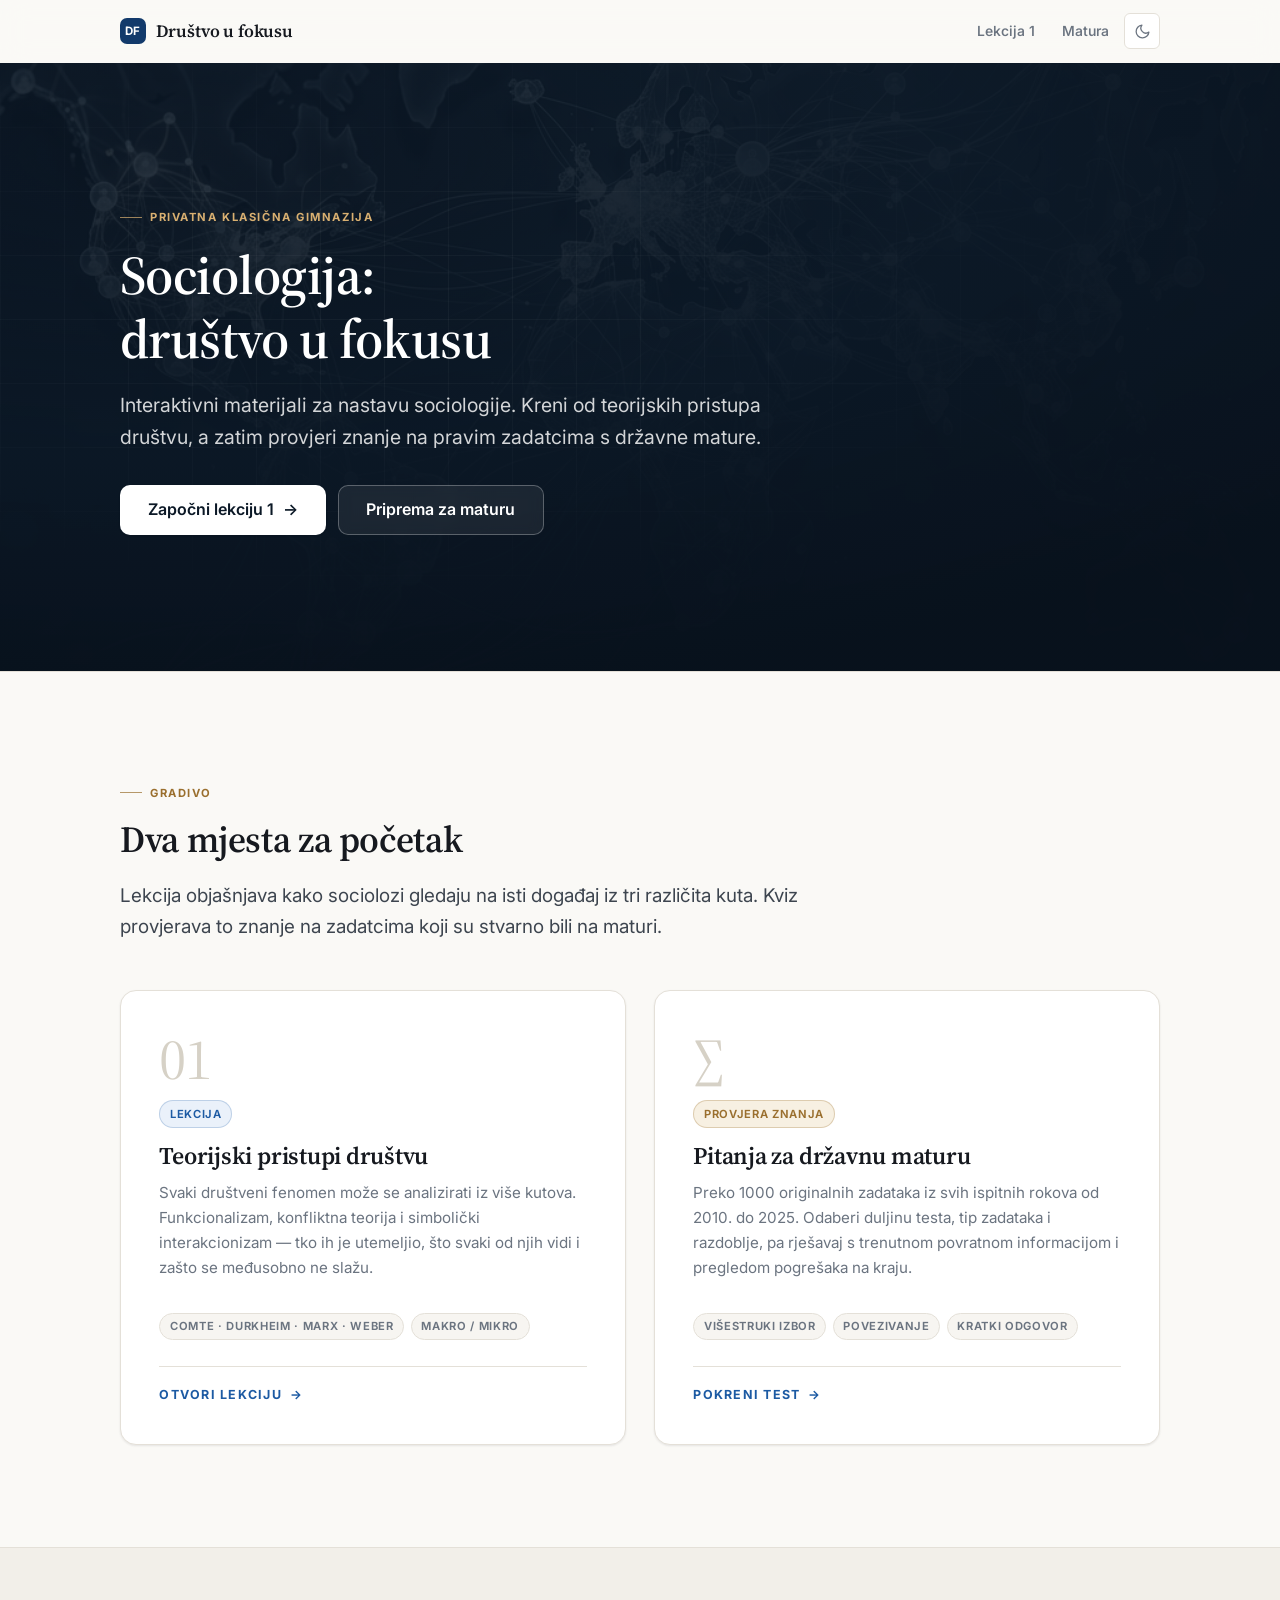
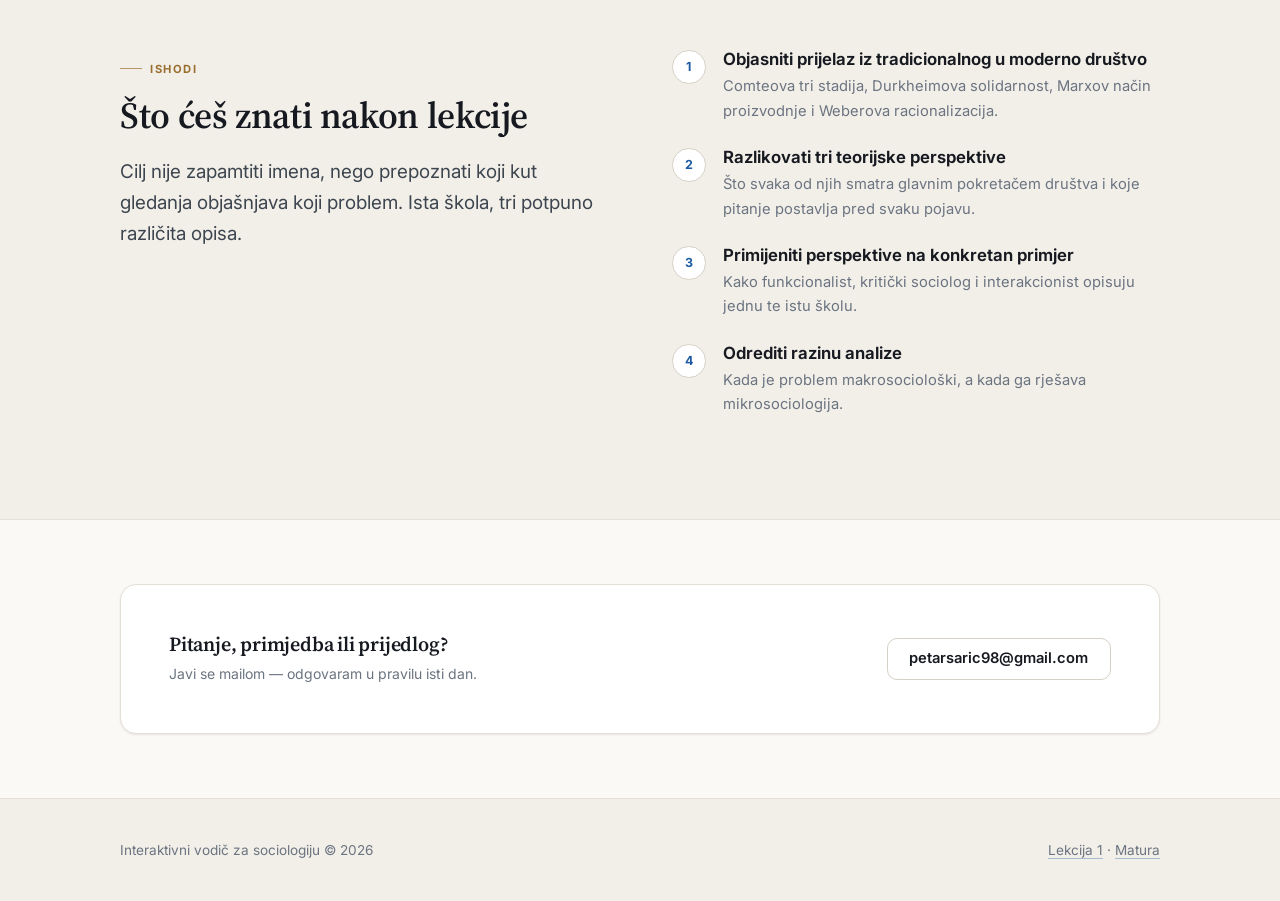
==== index.html @ 5ed4aef8 "Add files via upload" ====
<!DOCTYPE html>
<html lang="hr" data-theme="light">
<head>
<meta charset="UTF-8">
<meta name="viewport" content="width=device-width, initial-scale=1">
<title>Društvo u fokusu — Sociologija</title>
<meta name="description" content="Interaktivni vodič kroz sociologiju: lekcija o teorijskim pristupima društvu i baza od preko 1000 pitanja s državne mature.">
<meta name="theme-color" content="#0b1826">
<link rel="preconnect" href="https://fonts.googleapis.com">
<link rel="preconnect" href="https://fonts.gstatic.com" crossorigin>
<link href="https://fonts.googleapis.com/css2?family=Inter:wght@400;500;600;700&family=Source+Serif+4:opsz,wght@8..60,400;8..60,600;8..60,700&display=swap" rel="stylesheet">
<link rel="stylesheet" href="assets/style.css">
<script>
  (function () {
    try {
      var t = localStorage.getItem('df-theme');
      if (!t) t = window.matchMedia('(prefers-color-scheme: dark)').matches ? 'dark' : 'light';
      document.documentElement.setAttribute('data-theme', t);
    } catch (e) {}
    document.documentElement.classList.add('js');
  })();
</script>
<style>
  /* --- specifično za naslovnicu --- */
  .lesson-card { position: relative; overflow: hidden; padding: 0; }
  .lesson-card__body { padding: clamp(1.6rem, 3.5vw, 2.4rem); display: flex; flex-direction: column; flex: 1; }
  .lesson-card__num {
    font-family: var(--serif); font-size: 3.6rem; line-height: 1;
    color: var(--line-2); margin-bottom: .8rem; letter-spacing: -.03em;
  }
  .lesson-card:hover .lesson-card__num { color: var(--brand-2); transition: color .3s; }
  .lesson-card h3 { font-size: 1.5rem; margin-bottom: .6rem; }
  .lesson-card p { color: var(--muted); font-size: .95rem; flex: 1; }
  .lesson-card__foot {
    display: flex; align-items: center; gap: .5rem;
    margin-top: 1.6rem; padding-top: 1.1rem; border-top: 1px solid var(--line);
    font-size: .78rem; font-weight: 700; letter-spacing: .1em; text-transform: uppercase;
    color: var(--brand-2);
  }
  .lesson-card:hover .lesson-card__foot span:last-child { transform: translateX(4px); }
  .lesson-card__foot span:last-child { transition: transform .2s; }
  .lesson-card__topics { display: flex; flex-wrap: wrap; gap: .4rem; margin-top: 1.1rem; }

  .outcome { display: flex; gap: 1.1rem; }
  .outcome__n {
    flex: none; width: 2.1rem; height: 2.1rem; display: grid; place-items: center;
    border-radius: 50%; border: 1px solid var(--line-2);
    font-size: .78rem; font-weight: 700; color: var(--brand-2); background: var(--surface);
  }
  .outcome h4 { margin-bottom: .25rem; }
  .outcome p { color: var(--muted); font-size: .92rem; }

  .cta {
    display: flex; flex-wrap: wrap; align-items: center; justify-content: space-between;
    gap: 1.5rem;
  }
</style>
</head>
<body>

<a class="skip-link" href="#sadrzaj">Prijeđi na sadržaj</a>

<nav class="nav">
  <div class="wrap nav__inner">
    <a class="brand" href="index.html">
      <span class="brand__mark" aria-hidden="true">DF</span>
      Društvo u fokusu
    </a>
    <div class="nav__links">
      <a class="nav__link" href="sociologija1perspektive.html">Lekcija 1</a>
      <a class="nav__link" href="maturakviz.html">Matura</a>
      <button class="icon-btn" type="button" data-theme-toggle aria-label="Promijeni temu">
        <svg class="i-moon" viewBox="0 0 24 24" fill="none" stroke="currentColor" stroke-width="1.8" stroke-linecap="round" stroke-linejoin="round" aria-hidden="true"><path d="M21 12.8A9 9 0 1111.2 3a7 7 0 009.8 9.8z"/></svg>
        <svg class="i-sun" viewBox="0 0 24 24" fill="none" stroke="currentColor" stroke-width="1.8" stroke-linecap="round" stroke-linejoin="round" aria-hidden="true"><circle cx="12" cy="12" r="4"/><path d="M12 2v2M12 20v2M4.9 4.9l1.4 1.4M17.7 17.7l1.4 1.4M2 12h2M20 12h2M4.9 19.1l1.4-1.4M17.7 6.3l1.4-1.4"/></svg>
      </button>
    </div>
  </div>
</nav>

<main id="sadrzaj">

  <header class="hero">
    <div class="hero__bg">
      <img src="assets/hub_hero.png" alt="" aria-hidden="true">
    </div>
    <div class="hero__veil" aria-hidden="true"></div>
    <div class="hero__grid" aria-hidden="true"></div>

    <div class="wrap">
      <div class="hero__inner">
        <p class="kicker">Privatna klasična gimnazija</p>
        <h1>Sociologija:<br>društvo u fokusu</h1>
        <p class="hero__lede">
          Interaktivni materijali za nastavu sociologije. Kreni od teorijskih pristupa
          društvu, a zatim provjeri znanje na pravim zadatcima s državne mature.
        </p>
        <div class="hero__actions">
          <a class="btn btn--primary btn--lg" href="sociologija1perspektive.html">
            Započni lekciju 1 <span class="btn__arrow" aria-hidden="true">→</span>
          </a>
          <a class="btn btn--ghost btn--lg" href="maturakviz.html">Priprema za maturu</a>
        </div>
      </div>
    </div>
  </header>

  <section class="section">
    <div class="wrap">
      <div class="section-head reveal">
        <p class="kicker">Gradivo</p>
        <h2>Dva mjesta za početak</h2>
        <p class="lede">
          Lekcija objašnjava kako sociolozi gledaju na isti događaj iz tri različita kuta.
          Kviz provjerava to znanje na zadatcima koji su stvarno bili na maturi.
        </p>
      </div>

      <div class="grid grid--2">

        <a class="card lesson-card reveal" href="sociologija1perspektive.html">
          <div class="lesson-card__body">
            <div class="lesson-card__num">01</div>
            <span class="tag tag--brand">Lekcija</span>
            <h3 style="margin-top:.9rem">Teorijski pristupi društvu</h3>
            <p>
              Svaki društveni fenomen može se analizirati iz više kutova. Funkcionalizam,
              konfliktna teorija i simbolički interakcionizam — tko ih je utemeljio, što
              svaki od njih vidi i zašto se međusobno ne slažu.
            </p>
            <div class="lesson-card__topics">
              <span class="tag">Comte · Durkheim · Marx · Weber</span>
              <span class="tag">Makro / mikro</span>
            </div>
            <div class="lesson-card__foot">
              <span>Otvori lekciju</span><span aria-hidden="true">→</span>
            </div>
          </div>
        </a>

        <a class="card lesson-card reveal" href="maturakviz.html">
          <div class="lesson-card__body">
            <div class="lesson-card__num">∑</div>
            <span class="tag tag--gold">Provjera znanja</span>
            <h3 style="margin-top:.9rem">Pitanja za državnu maturu</h3>
            <p>
              Preko 1000 originalnih zadataka iz svih ispitnih rokova od 2010. do 2025.
              Odaberi duljinu testa, tip zadataka i razdoblje, pa rješavaj s trenutnom
              povratnom informacijom i pregledom pogrešaka na kraju.
            </p>
            <div class="lesson-card__topics">
              <span class="tag">Višestruki izbor</span>
              <span class="tag">Povezivanje</span>
              <span class="tag">Kratki odgovor</span>
            </div>
            <div class="lesson-card__foot">
              <span>Pokreni test</span><span aria-hidden="true">→</span>
            </div>
          </div>
        </a>

      </div>
    </div>
  </section>

  <section class="section section--alt">
    <div class="wrap">
      <div class="grid" style="grid-template-columns: repeat(auto-fit, minmax(min(100%, 320px), 1fr)); gap: clamp(2rem, 5vw, 4rem);">

        <div class="reveal">
          <p class="kicker">Ishodi</p>
          <h2>Što ćeš znati nakon lekcije</h2>
          <p class="lede">
            Cilj nije zapamtiti imena, nego prepoznati koji kut gledanja objašnjava koji
            problem. Ista škola, tri potpuno različita opisa.
          </p>
        </div>

        <div class="stack reveal" style="--gap: 1.6rem">
          <div class="outcome">
            <div class="outcome__n">1</div>
            <div>
              <h4>Objasniti prijelaz iz tradicionalnog u moderno društvo</h4>
              <p>Comteova tri stadija, Durkheimova solidarnost, Marxov način proizvodnje i Weberova racionalizacija.</p>
            </div>
          </div>
          <div class="outcome" style="margin-top:1.6rem">
            <div class="outcome__n">2</div>
            <div>
              <h4>Razlikovati tri teorijske perspektive</h4>
              <p>Što svaka od njih smatra glavnim pokretačem društva i koje pitanje postavlja pred svaku pojavu.</p>
            </div>
          </div>
          <div class="outcome" style="margin-top:1.6rem">
            <div class="outcome__n">3</div>
            <div>
              <h4>Primijeniti perspektive na konkretan primjer</h4>
              <p>Kako funkcionalist, kritički sociolog i interakcionist opisuju jednu te istu školu.</p>
            </div>
          </div>
          <div class="outcome" style="margin-top:1.6rem">
            <div class="outcome__n">4</div>
            <div>
              <h4>Odrediti razinu analize</h4>
              <p>Kada je problem makrosociološki, a kada ga rješava mikrosociologija.</p>
            </div>
          </div>
        </div>

      </div>
    </div>
  </section>

  <section class="section section--tight">
    <div class="wrap">
      <div class="card card--pad-lg cta reveal">
        <div>
          <h3 style="margin-bottom:.3rem">Pitanje, primjedba ili prijedlog?</h3>
          <p class="muted small" style="margin:0">Javi se mailom — odgovaram u pravilu isti dan.</p>
        </div>
        <a class="btn btn--ghost" href="mailto:petarsaric98@gmail.com" id="kontakt">
          petarsaric98@gmail.com
        </a>
      </div>
    </div>
  </section>

</main>

<footer class="footer">
  <div class="wrap footer__inner">
    <p style="margin:0">Interaktivni vodič za sociologiju &copy; 2026</p>
    <p style="margin:0">
      <a href="sociologija1perspektive.html">Lekcija 1</a> ·
      <a href="maturakviz.html">Matura</a>
    </p>
  </div>
</footer>

<script src="assets/app.js"></script>
<script>
  // Kontakt: kopiraj adresu ako se mail klijent ne otvori.
  document.getElementById('kontakt').addEventListener('click', function () {
    if (navigator.clipboard) {
      navigator.clipboard.writeText('petarsaric98@gmail.com').catch(function () {});
    }
  });
</script>

</body>
</html>
---- assets/style.css ----
/* ==========================================================================
   Društvo u fokusu — sustav dizajna
   Ručno pisani CSS (bez frameworka). Svijetla i tamna tema.
   ========================================================================== */

/* --- 1. Tokeni ---------------------------------------------------------- */
:root {
  color-scheme: light;

  --paper:      #faf9f6;
  --paper-alt:  #f2efe9;
  --surface:    #ffffff;
  --surface-2:  #f7f5f1;
  --ink:        #16191f;
  --ink-2:      #3d454f;
  --muted:      #6b7480;
  --faint:      #949cA6;
  --line:       #e4e0d8;
  --line-2:     #d6d1c6;

  --brand:      #123a6b;
  --brand-2:    #1c5aa3;
  --brand-soft: #eaf1fa;
  --brand-ink:  #0d2c52;

  --gold:       #9a6f2e;
  --gold-soft:  #f7f0e2;

  --ok:         #15734f;
  --ok-soft:    #e6f4ee;
  --bad:        #a8272f;
  --bad-soft:   #fbecec;
  --info:       #1c5aa3;
  --info-soft:  #eaf1fa;

  --shadow-sm: 0 1px 2px rgba(20, 25, 32, .05), 0 1px 3px rgba(20, 25, 32, .04);
  --shadow-md: 0 2px 4px rgba(20, 25, 32, .04), 0 8px 24px rgba(20, 25, 32, .07);
  --shadow-lg: 0 4px 8px rgba(20, 25, 32, .05), 0 24px 56px rgba(20, 25, 32, .12);

  --serif: "Source Serif 4", Georgia, "Times New Roman", serif;
  --sans:  "Inter", -apple-system, BlinkMacSystemFont, "Segoe UI", Roboto, sans-serif;

  --r-sm: 6px;
  --r-md: 10px;
  --r-lg: 16px;
  --r-xl: 24px;

  --wrap: 1120px;
  --wrap-narrow: 760px;

  --nav-h: 62px;
}

html[data-theme="dark"] {
  color-scheme: dark;

  --paper:      #0d1116;
  --paper-alt:  #11161d;
  --surface:    #151b23;
  --surface-2:  #1b222b;
  --ink:        #e9ecf1;
  --ink-2:      #c3cad4;
  --muted:      #98a1ad;
  --faint:      #6f7987;
  --line:       #262e39;
  --line-2:     #333d4a;

  --brand:      #8ab2e8;
  --brand-2:    #a7c6f2;
  --brand-soft: #16243a;
  --brand-ink:  #cfe0f8;

  --gold:       #d5a862;
  --gold-soft:  #2a2216;

  --ok:         #5fcf9f;
  --ok-soft:    #12271f;
  --bad:        #f08a8a;
  --bad-soft:   #2a1719;
  --info:       #8ab2e8;
  --info-soft:  #16243a;

  --shadow-sm: 0 1px 2px rgba(0, 0, 0, .4);
  --shadow-md: 0 2px 6px rgba(0, 0, 0, .4), 0 12px 32px rgba(0, 0, 0, .35);
  --shadow-lg: 0 8px 20px rgba(0, 0, 0, .45), 0 32px 64px rgba(0, 0, 0, .5);
}

/* --- 2. Osnove ---------------------------------------------------------- */
*, *::before, *::after { box-sizing: border-box; }

html { -webkit-text-size-adjust: 100%; scroll-behavior: smooth; }

@media (prefers-reduced-motion: reduce) {
  html { scroll-behavior: auto; }
  *, *::before, *::after {
    animation-duration: .01ms !important;
    transition-duration: .01ms !important;
  }
}

body {
  margin: 0;
  min-height: 100vh;
  display: flex;
  flex-direction: column;
  background: var(--paper);
  color: var(--ink);
  font-family: var(--sans);
  font-size: 16px;
  line-height: 1.65;
  -webkit-font-smoothing: antialiased;
  text-rendering: optimizeLegibility;
}

img { max-width: 100%; display: block; }

a { color: var(--brand-2); text-decoration-color: color-mix(in srgb, var(--brand-2) 35%, transparent); text-underline-offset: 3px; }
a:hover { text-decoration-color: currentColor; }

h1, h2, h3, h4 {
  font-family: var(--serif);
  font-weight: 600;
  line-height: 1.18;
  letter-spacing: -.01em;
  color: var(--ink);
  margin: 0 0 .5em;
  text-wrap: balance;
}
h1 { font-size: clamp(2.1rem, 1.4rem + 3vw, 3.4rem); }
h2 { font-size: clamp(1.6rem, 1.2rem + 1.7vw, 2.3rem); }
h3 { font-size: 1.25rem; }
h4 { font-size: 1.05rem; font-family: var(--sans); font-weight: 650; letter-spacing: 0; }
p  { margin: 0 0 1em; }
p:last-child { margin-bottom: 0; }

strong { font-weight: 650; color: var(--ink); }

::selection { background: color-mix(in srgb, var(--brand) 22%, transparent); }

:focus-visible {
  outline: 2px solid var(--brand-2);
  outline-offset: 3px;
  border-radius: 4px;
}

.skip-link {
  position: absolute; left: -9999px; top: 0; z-index: 200;
  background: var(--brand); color: #fff; padding: .7rem 1.1rem;
  border-radius: 0 0 var(--r-md) 0; font-weight: 600;
}
.skip-link:focus { left: 0; }

/* --- 3. Layout ---------------------------------------------------------- */
.wrap { width: 100%; max-width: var(--wrap); margin-inline: auto; padding-inline: clamp(1.1rem, 4vw, 2.5rem); }
.wrap--narrow { max-width: var(--wrap-narrow); }
main { flex: 1 0 auto; }

.section { padding-block: clamp(3.5rem, 8vw, 6.5rem); }
.section--tight { padding-block: clamp(2.5rem, 5vw, 4rem); }
.section--alt { background: var(--paper-alt); border-block: 1px solid var(--line); }

.stack > * + * { margin-top: 1rem; }
.grid { display: grid; gap: clamp(1rem, 2.5vw, 1.75rem); }
.grid--2 { grid-template-columns: repeat(auto-fit, minmax(min(100%, 300px), 1fr)); }
.grid--3 { grid-template-columns: repeat(auto-fit, minmax(min(100%, 260px), 1fr)); }

/* --- 4. Navigacija ------------------------------------------------------ */
.nav {
  position: sticky; top: 0; z-index: 100;
  background: color-mix(in srgb, var(--paper) 85%, transparent);
  backdrop-filter: saturate(180%) blur(14px);
  -webkit-backdrop-filter: saturate(180%) blur(14px);
  border-bottom: 1px solid transparent;
  transition: border-color .25s, background .25s;
}
.nav.is-stuck { border-bottom-color: var(--line); }

.nav__inner {
  height: var(--nav-h);
  display: flex; align-items: center; justify-content: space-between; gap: 1rem;
}

.brand {
  display: inline-flex; align-items: center; gap: .6rem;
  font-family: var(--serif); font-size: 1.08rem; font-weight: 600;
  color: var(--ink); text-decoration: none; letter-spacing: -.01em;
  white-space: nowrap;
}
.brand:hover { color: var(--brand-2); }
.brand__mark {
  width: 26px; height: 26px; flex: none;
  display: grid; place-items: center;
  border-radius: 7px;
  background: var(--brand); color: #fff;
  font-family: var(--sans); font-size: .72rem; font-weight: 700; letter-spacing: .02em;
}
html[data-theme="dark"] .brand__mark { color: #0d1116; }

.nav__links { display: flex; align-items: center; gap: .25rem; }
.nav__link {
  position: relative;
  padding: .45rem .7rem;
  font-size: .87rem; font-weight: 550;
  color: var(--muted); text-decoration: none;
  border-radius: var(--r-sm);
  white-space: nowrap;
  transition: color .18s, background .18s;
}
.nav__link:hover { color: var(--ink); background: var(--surface-2); }
.nav__link.is-active { color: var(--brand-2); }
.nav__link.is-active::after {
  content: ""; position: absolute; left: .7rem; right: .7rem; bottom: .1rem;
  height: 2px; border-radius: 2px; background: var(--brand-2);
}
@media (max-width: 860px) { .nav__links--sections { display: none; } }

.icon-btn {
  width: 36px; height: 36px; flex: none;
  display: grid; place-items: center;
  border: 1px solid var(--line); border-radius: var(--r-sm);
  background: var(--surface); color: var(--muted);
  cursor: pointer;
  transition: color .18s, border-color .18s, background .18s;
}
.icon-btn:hover { color: var(--ink); border-color: var(--line-2); }
.icon-btn svg { width: 17px; height: 17px; }
[data-theme="light"] .icon-btn .i-moon { display: block; }
[data-theme="light"] .icon-btn .i-sun  { display: none; }
[data-theme="dark"]  .icon-btn .i-moon { display: none; }
[data-theme="dark"]  .icon-btn .i-sun  { display: block; }

/* traka napretka čitanja */
.progress-rail {
  position: fixed; inset: 0 0 auto 0; height: 2px; z-index: 101;
  background: transparent; pointer-events: none;
}
.progress-rail__bar {
  height: 100%; width: 0;
  background: linear-gradient(90deg, var(--brand-2), var(--gold));
  transition: width .08s linear;
}

/* --- 5. Tipografske sitnice -------------------------------------------- */
.kicker {
  display: inline-flex; align-items: center; gap: .5rem;
  font-family: var(--sans); font-size: .7rem; font-weight: 700;
  letter-spacing: .14em; text-transform: uppercase;
  color: var(--gold);
  margin-bottom: 1rem;
}
.kicker::before {
  content: ""; width: 22px; height: 1px; background: currentColor; opacity: .7;
}
.kicker--plain::before { display: none; }

.lede { font-size: clamp(1.02rem, .98rem + .3vw, 1.18rem); color: var(--ink-2); max-width: 62ch; }
.muted { color: var(--muted); }
.small { font-size: .875rem; }
.tiny  { font-size: .78rem; }

.section-head { max-width: 68ch; margin-bottom: clamp(2rem, 4vw, 3rem); }

.tag {
  display: inline-flex; align-items: center; gap: .4rem;
  align-self: flex-start; width: max-content;
  padding: .22rem .6rem;
  font-size: .7rem; font-weight: 650; letter-spacing: .06em; text-transform: uppercase;
  border-radius: 999px;
  background: var(--surface-2); color: var(--muted);
  border: 1px solid var(--line);
}
.tag--brand { background: var(--brand-soft); color: var(--brand-2); border-color: color-mix(in srgb, var(--brand-2) 22%, transparent); }
.tag--gold  { background: var(--gold-soft);  color: var(--gold);    border-color: color-mix(in srgb, var(--gold) 28%, transparent); }
.tag--ok    { background: var(--ok-soft);    color: var(--ok);      border-color: color-mix(in srgb, var(--ok) 28%, transparent); }
.tag--bad   { background: var(--bad-soft);   color: var(--bad);     border-color: color-mix(in srgb, var(--bad) 28%, transparent); }

.rule { height: 1px; background: var(--line); border: 0; margin: 0; }

/* --- 6. Gumbi ----------------------------------------------------------- */
.btn {
  display: inline-flex; align-items: center; justify-content: center; gap: .55rem;
  padding: .72rem 1.35rem;
  font-family: var(--sans); font-size: .92rem; font-weight: 600; line-height: 1.2;
  border-radius: var(--r-md); border: 1px solid transparent;
  cursor: pointer; text-decoration: none;
  transition: transform .15s, box-shadow .2s, background .2s, border-color .2s, color .2s;
}
.btn:active { transform: translateY(1px); }
.btn__arrow { transition: transform .2s; }
.btn:hover .btn__arrow { transform: translateX(3px); }

.btn--primary { background: var(--brand); color: #fff; box-shadow: var(--shadow-sm); }
.btn--primary:hover { background: var(--brand-ink); box-shadow: var(--shadow-md); }
html[data-theme="dark"] .btn--primary { color: #0d1116; }
html[data-theme="dark"] .btn--primary:hover { background: var(--brand-2); }

.btn--ghost { background: var(--surface); color: var(--ink); border-color: var(--line-2); }
.btn--ghost:hover { border-color: var(--brand-2); color: var(--brand-2); }

.btn--quiet { background: transparent; color: var(--muted); padding-inline: .6rem; }
.btn--quiet:hover { color: var(--ink); }

.btn--lg { padding: .9rem 1.7rem; font-size: 1rem; }
.btn--sm { padding: .5rem .9rem; font-size: .82rem; }
.btn--block { width: 100%; }
.btn[disabled] { opacity: .5; pointer-events: none; }

/* --- 7. Kartice --------------------------------------------------------- */
.card {
  background: var(--surface);
  border: 1px solid var(--line);
  border-radius: var(--r-lg);
  padding: clamp(1.4rem, 3vw, 2rem);
  box-shadow: var(--shadow-sm);
}
.card--flat { box-shadow: none; }
.card--pad-lg { padding: clamp(1.8rem, 4vw, 3rem); }

a.card, .card--link {
  display: flex; flex-direction: column;
  text-decoration: none; color: inherit;
  transition: transform .25s cubic-bezier(.2,.7,.3,1), box-shadow .25s, border-color .25s;
}
a.card:hover, .card--link:hover {
  transform: translateY(-3px);
  box-shadow: var(--shadow-md);
  border-color: var(--line-2);
}

/* --- 8. Hero ------------------------------------------------------------ */
.hero {
  position: relative;
  overflow: hidden;
  background: #0b1826;
  color: #fff;
  border-bottom: 1px solid var(--line);
}
.hero__bg { position: absolute; inset: 0; }
.hero__bg img {
  width: 100%; height: 100%; object-fit: cover;
  opacity: .5;
  filter: saturate(.55) contrast(1.05);
}
.hero__veil {
  position: absolute; inset: 0;
  background:
    radial-gradient(120% 90% at 12% 15%, rgba(11, 24, 38, .55) 0%, rgba(11, 24, 38, .9) 55%, rgba(8, 17, 28, .97) 100%),
    linear-gradient(180deg, rgba(8, 17, 28, .35) 0%, rgba(8, 17, 28, .8) 100%);
}
.hero__grid {
  position: absolute; inset: 0;
  background-image:
    linear-gradient(rgba(255, 255, 255, .045) 1px, transparent 1px),
    linear-gradient(90deg, rgba(255, 255, 255, .045) 1px, transparent 1px);
  background-size: 64px 64px;
  mask-image: radial-gradient(80% 70% at 30% 40%, #000 0%, transparent 75%);
  -webkit-mask-image: radial-gradient(80% 70% at 30% 40%, #000 0%, transparent 75%);
}
.hero__inner {
  position: relative;
  padding-block: clamp(4rem, 11vw, 8.5rem);
  max-width: 46rem;
}
.hero h1 { color: #fff; margin-bottom: 1.1rem; }
.hero .kicker { color: #d9b071; }
.hero__lede { color: rgba(255, 255, 255, .82); font-size: clamp(1.02rem, .95rem + .45vw, 1.22rem); max-width: 54ch; }
.hero__actions { display: flex; flex-wrap: wrap; gap: .75rem; margin-top: 2rem; }
.hero .btn--ghost { background: rgba(255, 255, 255, .07); color: #fff; border-color: rgba(255, 255, 255, .28); backdrop-filter: blur(6px); }
.hero .btn--ghost:hover { background: rgba(255, 255, 255, .14); color: #fff; border-color: rgba(255, 255, 255, .5); }
.hero .btn--primary { background: #fff; color: #0b1826; }
.hero .btn--primary:hover { background: #e9eef5; color: #0b1826; }

.hero__meta {
  position: relative;
  display: flex; flex-wrap: wrap; gap: 0;
  border-top: 1px solid rgba(255, 255, 255, .14);
}
.hero__meta div {
  flex: 1 1 150px;
  padding: 1.1rem clamp(1.1rem, 4vw, 2.5rem) 1.3rem;
  border-right: 1px solid rgba(255, 255, 255, .1);
}
.hero__meta div:last-child { border-right: 0; }
.hero__meta dt { font-size: .68rem; letter-spacing: .12em; text-transform: uppercase; color: rgba(255, 255, 255, .55); margin-bottom: .2rem; }
.hero__meta dd { margin: 0; font-family: var(--serif); font-size: 1.35rem; color: #fff; }
.hero__meta .wrap { display: contents; }

/* --- 9. Tablica --------------------------------------------------------- */
.table-scroll { overflow-x: auto; border: 1px solid var(--line); border-radius: var(--r-lg); background: var(--surface); }
table.data { width: 100%; border-collapse: collapse; font-size: .92rem; min-width: 640px; }
table.data th, table.data td { padding: .95rem 1.15rem; text-align: left; vertical-align: top; border-bottom: 1px solid var(--line); }
table.data thead th {
  background: var(--surface-2);
  font-size: .7rem; letter-spacing: .1em; text-transform: uppercase; color: var(--muted); font-weight: 700;
  position: sticky; top: 0;
}
table.data tbody tr:last-child td { border-bottom: 0; }
table.data tbody th { font-weight: 600; color: var(--ink); width: 12rem; background: var(--surface-2); }

/* --- 10. Razno ---------------------------------------------------------- */
.callout {
  display: flex; gap: 1rem;
  padding: 1.15rem 1.35rem;
  border-radius: var(--r-md);
  border: 1px solid color-mix(in srgb, var(--brand-2) 20%, transparent);
  background: var(--brand-soft);
  color: var(--ink-2);
  font-size: .93rem;
}
.callout__icon { flex: none; font-size: 1.15rem; line-height: 1.4; }
.callout strong { display: block; color: var(--ink); margin-bottom: .2rem; }
.callout--gold { border-color: color-mix(in srgb, var(--gold) 30%, transparent); background: var(--gold-soft); }

/* Skriva se samo ako JavaScript radi — bez njega sve ostaje vidljivo. */
.reveal { transition: opacity .6s ease, transform .6s cubic-bezier(.2,.7,.3,1); }
html.js .reveal { opacity: 0; transform: translateY(14px); }
html.js .reveal.is-in { opacity: 1; transform: none; }

.footer {
  margin-top: auto;
  background: var(--paper-alt);
  border-top: 1px solid var(--line);
  padding-block: 2.5rem;
  color: var(--muted);
  font-size: .85rem;
}
.footer__inner { display: flex; flex-wrap: wrap; gap: 1rem 2rem; align-items: center; justify-content: space-between; }
.footer a { color: var(--muted); }
.footer a:hover { color: var(--ink); }

.visually-hidden {
  position: absolute; width: 1px; height: 1px; padding: 0; margin: -1px;
  overflow: hidden; clip: rect(0 0 0 0); white-space: nowrap; border: 0;
}
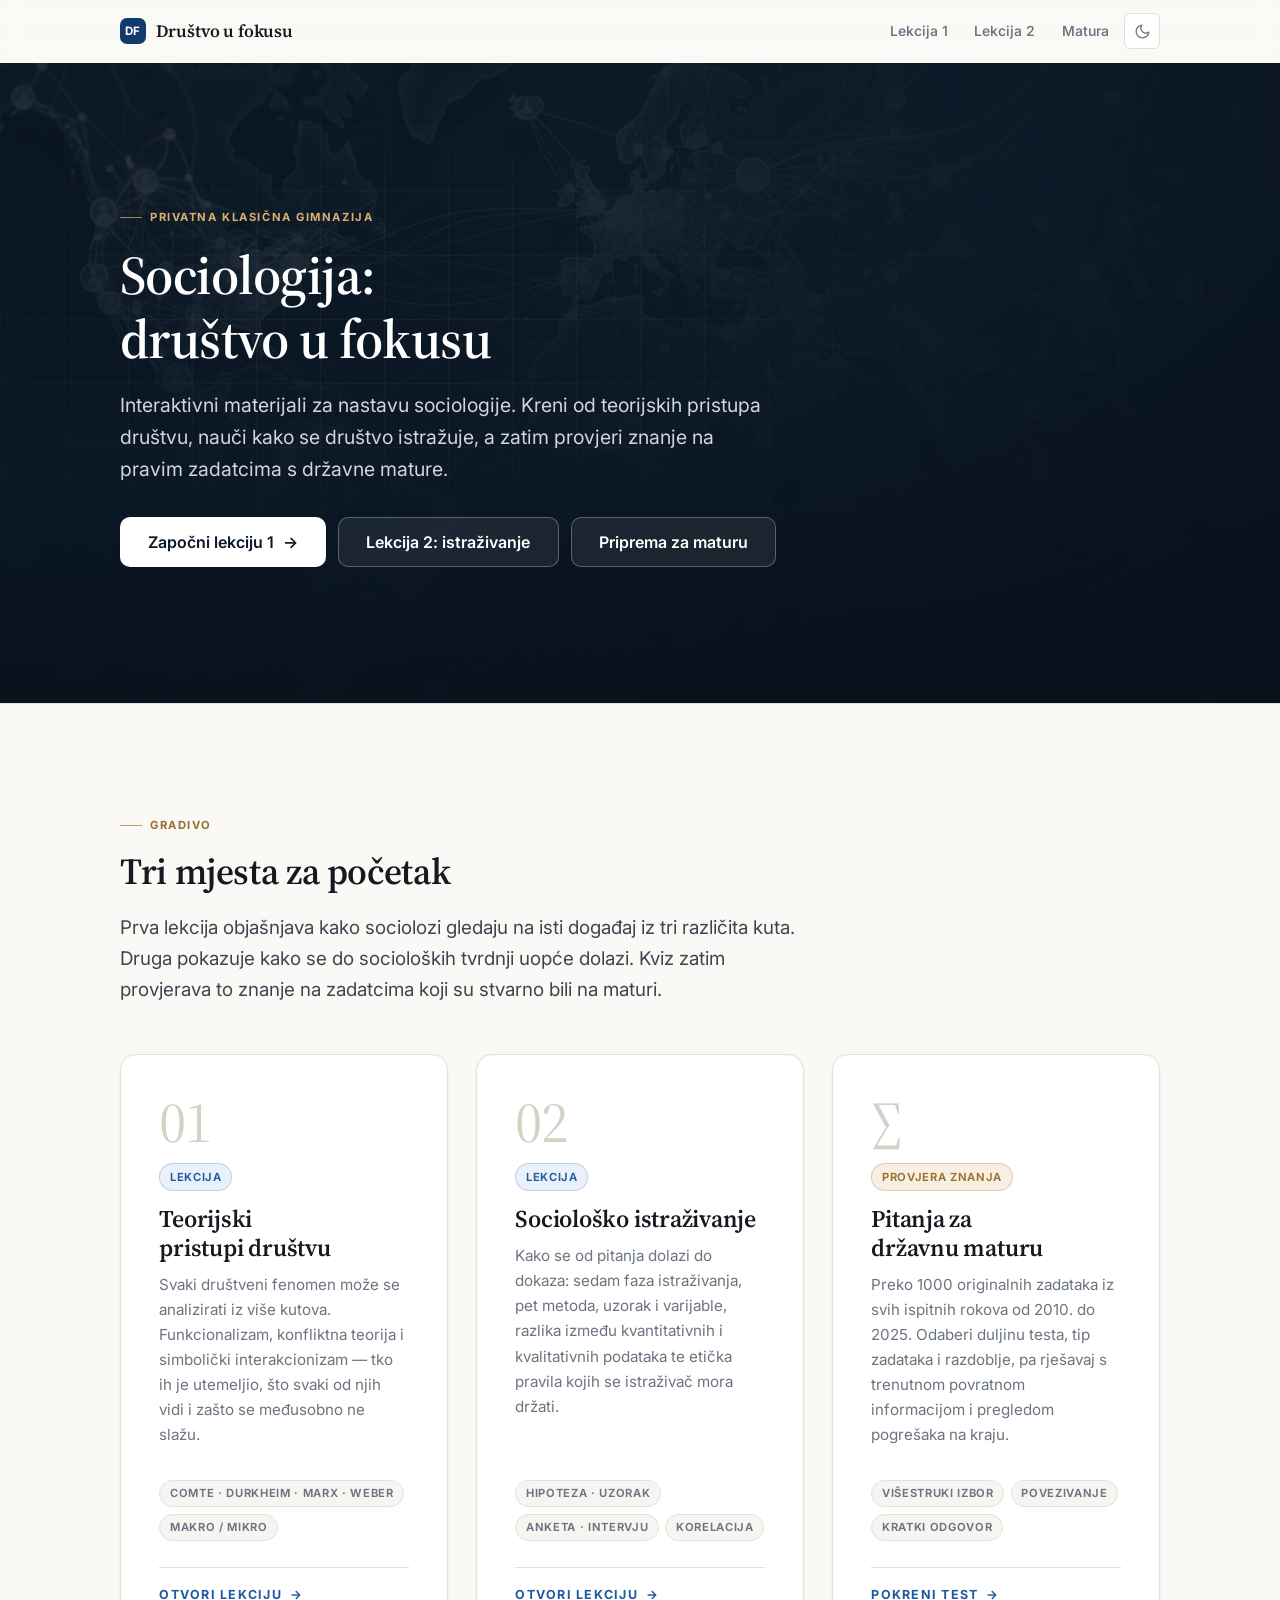
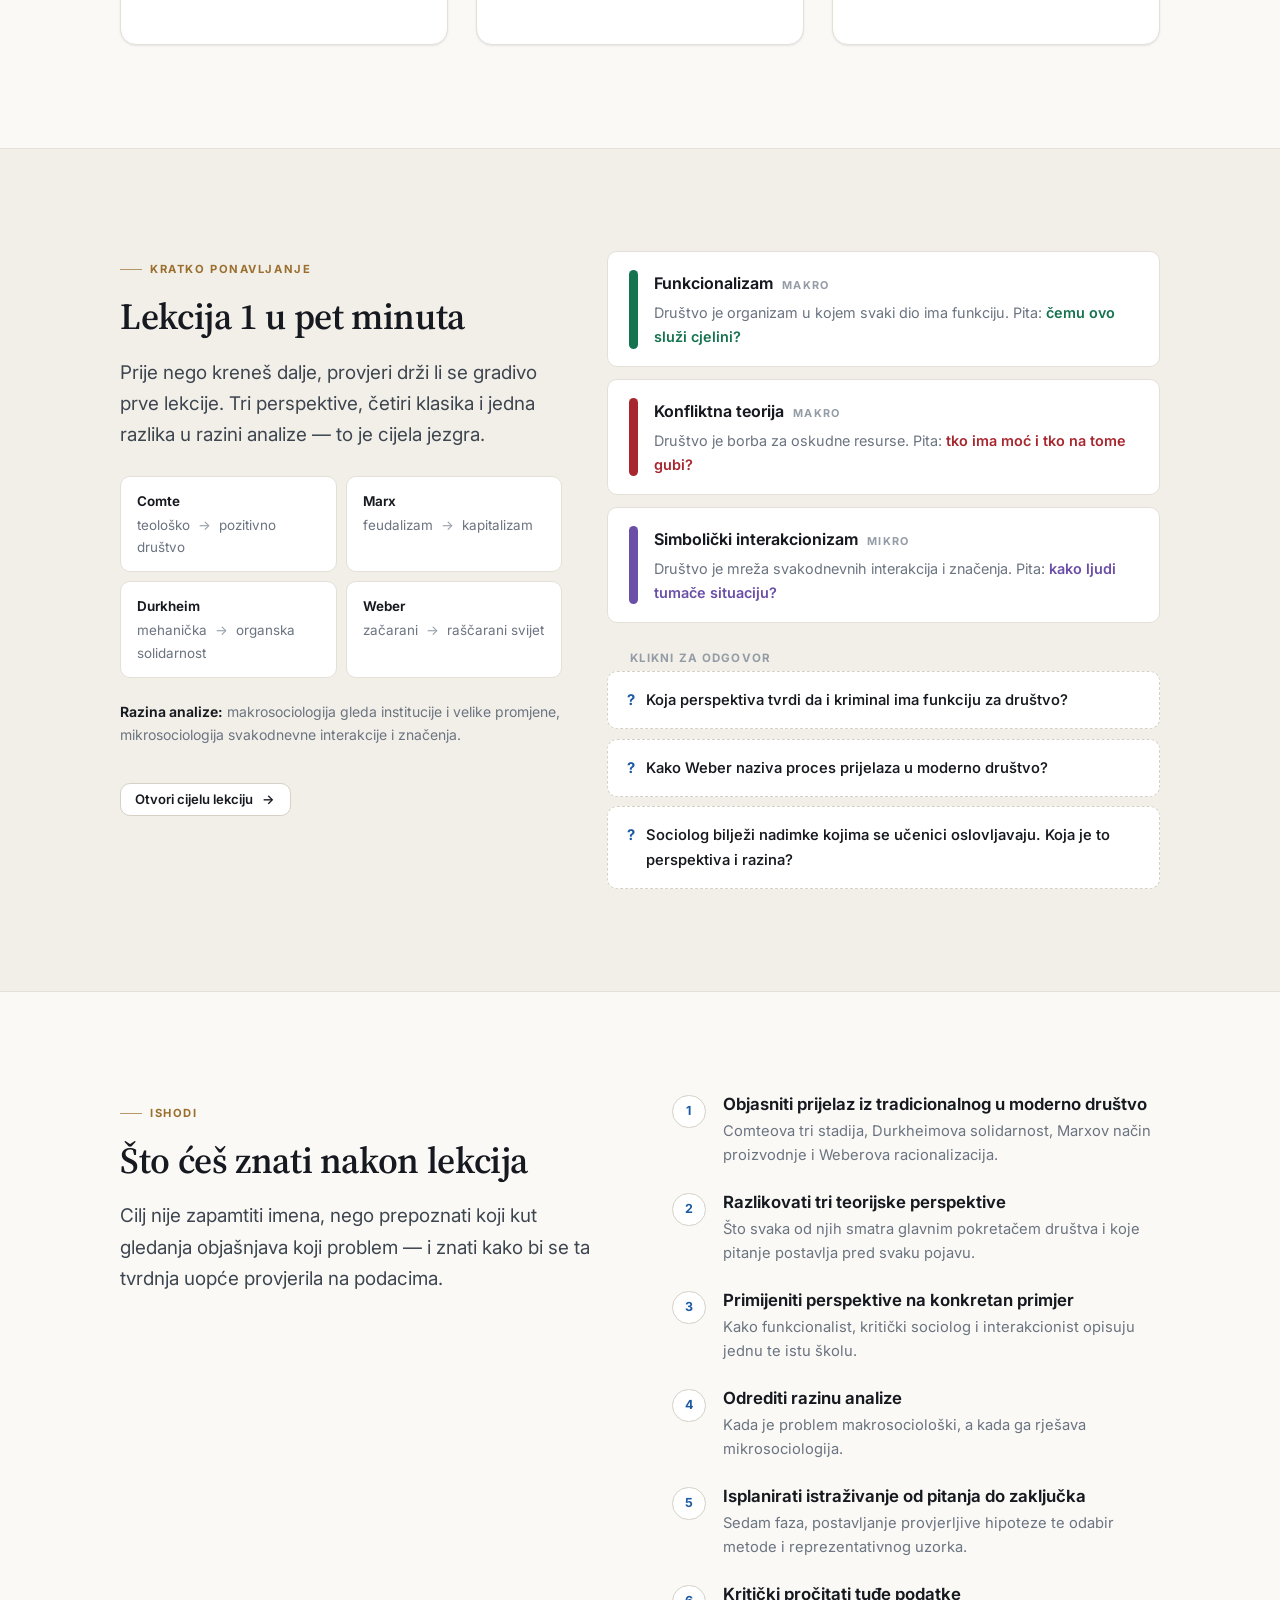
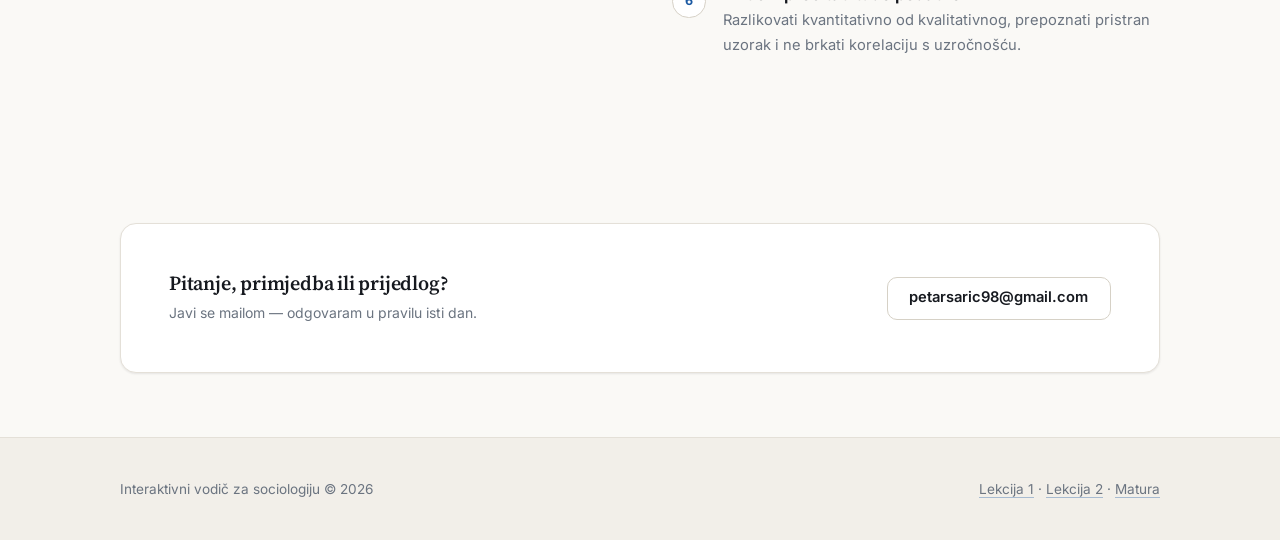
==== commit 979b5fd1: "Add files via upload" ====
--- a/index.html
+++ b/index.html
@@ -4,7 +4,7 @@
 <meta charset="UTF-8">
 <meta name="viewport" content="width=device-width, initial-scale=1">
 <title>Društvo u fokusu — Sociologija</title>
-<meta name="description" content="Interaktivni vodič kroz sociologiju: lekcija o teorijskim pristupima društvu i baza od preko 1000 pitanja s državne mature.">
+<meta name="description" content="Interaktivni vodič kroz sociologiju: lekcije o teorijskim pristupima društvu i sociološkom istraživanju te baza od preko 1000 pitanja s državne mature.">
 <meta name="theme-color" content="#0b1826">
 <link rel="preconnect" href="https://fonts.googleapis.com">
 <link rel="preconnect" href="https://fonts.gstatic.com" crossorigin>
@@ -54,6 +54,47 @@
     display: flex; flex-wrap: wrap; align-items: center; justify-content: space-between;
     gap: 1.5rem;
   }
+
+  /* --- kratko ponavljanje 1. lekcije --- */
+  .recap { display: grid; gap: clamp(1.5rem, 3.5vw, 3rem); grid-template-columns: minmax(0, 1fr) minmax(0, 1.25fr); align-items: start; }
+  @media (max-width: 900px) { .recap { grid-template-columns: 1fr; } }
+
+  .recap__list { display: grid; gap: .75rem; }
+  .recap__item {
+    display: grid; grid-template-columns: .55rem 1fr; gap: 1rem;
+    padding: 1.1rem 1.3rem;
+    background: var(--surface); border: 1px solid var(--line); border-radius: var(--r-md);
+  }
+  .recap__bar { border-radius: 999px; background: var(--accent, var(--brand-2)); }
+  .recap__head { display: flex; flex-wrap: wrap; align-items: baseline; gap: .6rem; margin-bottom: .3rem; }
+  .recap__name { font-weight: 650; color: var(--ink); }
+  .recap__level { font-size: .68rem; letter-spacing: .11em; text-transform: uppercase; font-weight: 700; color: var(--faint); }
+  .recap__q { font-size: .9rem; color: var(--muted); margin: 0; }
+  .recap__q em { color: var(--accent, var(--brand-2)); font-style: normal; font-weight: 600; }
+
+  .classics { display: grid; gap: .55rem; grid-template-columns: repeat(auto-fit, minmax(min(100%, 185px), 1fr)); margin-top: 1.6rem; }
+  .classic {
+    padding: .8rem 1rem; border: 1px solid var(--line); border-radius: var(--r-md);
+    background: var(--surface); font-size: .84rem;
+  }
+  .classic b { display: block; color: var(--ink); font-weight: 650; margin-bottom: .15rem; }
+  .classic span { color: var(--muted); }
+  .classic i { font-style: normal; color: var(--faint); padding-inline: .25rem; }
+
+  .flip { display: grid; gap: .6rem; }
+  .flip__card {
+    width: 100%; text-align: left; font: inherit; cursor: pointer;
+    padding: 1rem 1.2rem; border-radius: var(--r-md);
+    border: 1px dashed var(--line-2); background: var(--surface);
+    transition: border-color .2s, background .2s;
+  }
+  .flip__card:hover { border-color: var(--brand-2); background: var(--surface-2); }
+  .flip__card[aria-expanded="true"] { border-style: solid; border-color: color-mix(in srgb, var(--ok) 45%, transparent); background: var(--ok-soft); }
+  .flip__q { display: flex; gap: .7rem; align-items: flex-start; font-size: .92rem; color: var(--ink); font-weight: 550; }
+  .flip__q::before { content: "?"; flex: none; font-weight: 700; color: var(--brand-2); }
+  .flip__a { margin: .7rem 0 0 1.4rem; font-size: .88rem; color: var(--ok); font-weight: 600; }
+  .flip__a[hidden] { display: none; }
+  .flip__hint { font-size: .72rem; letter-spacing: .1em; text-transform: uppercase; color: var(--faint); font-weight: 700; margin: 0 0 .2rem 1.4rem; }
 </style>
 </head>
 <body>
@@ -68,6 +109,7 @@
     </a>
     <div class="nav__links">
       <a class="nav__link" href="sociologija1perspektive.html">Lekcija 1</a>
+      <a class="nav__link" href="sociologija2istrazivanje.html">Lekcija 2</a>
       <a class="nav__link" href="maturakviz.html">Matura</a>
       <button class="icon-btn" type="button" data-theme-toggle aria-label="Promijeni temu">
         <svg class="i-moon" viewBox="0 0 24 24" fill="none" stroke="currentColor" stroke-width="1.8" stroke-linecap="round" stroke-linejoin="round" aria-hidden="true"><path d="M21 12.8A9 9 0 1111.2 3a7 7 0 009.8 9.8z"/></svg>
@@ -92,12 +134,14 @@
         <h1>Sociologija:<br>društvo u fokusu</h1>
         <p class="hero__lede">
           Interaktivni materijali za nastavu sociologije. Kreni od teorijskih pristupa
-          društvu, a zatim provjeri znanje na pravim zadatcima s državne mature.
+          društvu, nauči kako se društvo istražuje, a zatim provjeri znanje na pravim
+          zadatcima s državne mature.
         </p>
         <div class="hero__actions">
           <a class="btn btn--primary btn--lg" href="sociologija1perspektive.html">
             Započni lekciju 1 <span class="btn__arrow" aria-hidden="true">→</span>
           </a>
+          <a class="btn btn--ghost btn--lg" href="sociologija2istrazivanje.html">Lekcija 2: istraživanje</a>
           <a class="btn btn--ghost btn--lg" href="maturakviz.html">Priprema za maturu</a>
         </div>
       </div>
@@ -108,10 +152,11 @@
     <div class="wrap">
       <div class="section-head reveal">
         <p class="kicker">Gradivo</p>
-        <h2>Dva mjesta za početak</h2>
+        <h2>Tri mjesta za početak</h2>
         <p class="lede">
-          Lekcija objašnjava kako sociolozi gledaju na isti događaj iz tri različita kuta.
-          Kviz provjerava to znanje na zadatcima koji su stvarno bili na maturi.
+          Prva lekcija objašnjava kako sociolozi gledaju na isti događaj iz tri različita
+          kuta. Druga pokazuje kako se do socioloških tvrdnji uopće dolazi. Kviz zatim
+          provjerava to znanje na zadatcima koji su stvarno bili na maturi.
         </p>
       </div>
 
@@ -130,6 +175,27 @@
             <div class="lesson-card__topics">
               <span class="tag">Comte · Durkheim · Marx · Weber</span>
               <span class="tag">Makro / mikro</span>
+            </div>
+            <div class="lesson-card__foot">
+              <span>Otvori lekciju</span><span aria-hidden="true">→</span>
+            </div>
+          </div>
+        </a>
+
+        <a class="card lesson-card reveal" href="sociologija2istrazivanje.html">
+          <div class="lesson-card__body">
+            <div class="lesson-card__num">02</div>
+            <span class="tag tag--brand">Lekcija</span>
+            <h3 style="margin-top:.9rem">Sociološko istraživanje</h3>
+            <p>
+              Kako se od pitanja dolazi do dokaza: sedam faza istraživanja, pet metoda,
+              uzorak i varijable, razlika između kvantitativnih i kvalitativnih podataka
+              te etička pravila kojih se istraživač mora držati.
+            </p>
+            <div class="lesson-card__topics">
+              <span class="tag">Hipoteza · Uzorak</span>
+              <span class="tag">Anketa · Intervju</span>
+              <span class="tag">Korelacija</span>
             </div>
             <div class="lesson-card__foot">
               <span>Otvori lekciju</span><span aria-hidden="true">→</span>
@@ -162,16 +228,116 @@
     </div>
   </section>
 
-  <section class="section section--alt">
+  <!-- KRATKO PONAVLJANJE 1. LEKCIJE ------------------------------------ -->
+  <section class="section section--alt" id="ponavljanje">
+    <div class="wrap">
+      <div class="recap">
+
+        <div class="reveal">
+          <p class="kicker">Kratko ponavljanje</p>
+          <h2>Lekcija 1 u pet minuta</h2>
+          <p class="lede">
+            Prije nego kreneš dalje, provjeri drži li se gradivo prve lekcije. Tri
+            perspektive, četiri klasika i jedna razlika u razini analize — to je cijela
+            jezgra.
+          </p>
+
+          <div class="classics">
+            <div class="classic">
+              <b>Comte</b>
+              <span>teološko <i aria-hidden="true">→</i> pozitivno društvo</span>
+            </div>
+            <div class="classic">
+              <b>Marx</b>
+              <span>feudalizam <i aria-hidden="true">→</i> kapitalizam</span>
+            </div>
+            <div class="classic">
+              <b>Durkheim</b>
+              <span>mehanička <i aria-hidden="true">→</i> organska solidarnost</span>
+            </div>
+            <div class="classic">
+              <b>Weber</b>
+              <span>začarani <i aria-hidden="true">→</i> raščarani svijet</span>
+            </div>
+          </div>
+
+          <p class="muted small" style="margin-top:1.4rem">
+            <strong>Razina analize:</strong> makrosociologija gleda institucije i velike
+            promjene, mikrosociologija svakodnevne interakcije i značenja.
+          </p>
+
+          <a class="btn btn--ghost btn--sm" href="sociologija1perspektive.html" style="margin-top:1.4rem">
+            Otvori cijelu lekciju <span class="btn__arrow" aria-hidden="true">→</span>
+          </a>
+        </div>
+
+        <div class="reveal">
+          <div class="recap__list">
+            <div class="recap__item" style="--accent:#15734f">
+              <div class="recap__bar" aria-hidden="true"></div>
+              <div>
+                <div class="recap__head">
+                  <span class="recap__name">Funkcionalizam</span>
+                  <span class="recap__level">Makro</span>
+                </div>
+                <p class="recap__q">Društvo je organizam u kojem svaki dio ima funkciju. Pita: <em>čemu ovo služi cjelini?</em></p>
+              </div>
+            </div>
+
+            <div class="recap__item" style="--accent:#a8272f">
+              <div class="recap__bar" aria-hidden="true"></div>
+              <div>
+                <div class="recap__head">
+                  <span class="recap__name">Konfliktna teorija</span>
+                  <span class="recap__level">Makro</span>
+                </div>
+                <p class="recap__q">Društvo je borba za oskudne resurse. Pita: <em>tko ima moć i tko na tome gubi?</em></p>
+              </div>
+            </div>
+
+            <div class="recap__item" style="--accent:#6b4ea8">
+              <div class="recap__bar" aria-hidden="true"></div>
+              <div>
+                <div class="recap__head">
+                  <span class="recap__name">Simbolički interakcionizam</span>
+                  <span class="recap__level">Mikro</span>
+                </div>
+                <p class="recap__q">Društvo je mreža svakodnevnih interakcija i značenja. Pita: <em>kako ljudi tumače situaciju?</em></p>
+              </div>
+            </div>
+          </div>
+
+          <p class="flip__hint" style="margin-top:1.6rem">Klikni za odgovor</p>
+          <div class="flip" id="flip">
+            <button class="flip__card" type="button" aria-expanded="false">
+              <span class="flip__q">Koja perspektiva tvrdi da i kriminal ima funkciju za društvo?</span>
+              <span class="flip__a" hidden>Funkcionalizam — podsjeća zajednicu gdje su granice zajedničkih pravila (Durkheim).</span>
+            </button>
+            <button class="flip__card" type="button" aria-expanded="false">
+              <span class="flip__q">Kako Weber naziva proces prijelaza u moderno društvo?</span>
+              <span class="flip__a" hidden>Racionalizacija — širenje pravila, proračunljivosti i birokracije, tj. „raščaravanje svijeta”.</span>
+            </button>
+            <button class="flip__card" type="button" aria-expanded="false">
+              <span class="flip__q">Sociolog bilježi nadimke kojima se učenici oslovljavaju. Koja je to perspektiva i razina?</span>
+              <span class="flip__a" hidden>Simbolički interakcionizam, mikrorazina — riječ je o značenjima simbola u svakodnevnoj interakciji.</span>
+            </button>
+          </div>
+        </div>
+
+      </div>
+    </div>
+  </section>
+
+  <section class="section">
     <div class="wrap">
       <div class="grid" style="grid-template-columns: repeat(auto-fit, minmax(min(100%, 320px), 1fr)); gap: clamp(2rem, 5vw, 4rem);">
 
         <div class="reveal">
           <p class="kicker">Ishodi</p>
-          <h2>Što ćeš znati nakon lekcije</h2>
+          <h2>Što ćeš znati nakon lekcija</h2>
           <p class="lede">
             Cilj nije zapamtiti imena, nego prepoznati koji kut gledanja objašnjava koji
-            problem. Ista škola, tri potpuno različita opisa.
+            problem — i znati kako bi se ta tvrdnja uopće provjerila na podacima.
           </p>
         </div>
 
@@ -202,6 +368,20 @@
             <div>
               <h4>Odrediti razinu analize</h4>
               <p>Kada je problem makrosociološki, a kada ga rješava mikrosociologija.</p>
+            </div>
+          </div>
+          <div class="outcome" style="margin-top:1.6rem">
+            <div class="outcome__n">5</div>
+            <div>
+              <h4>Isplanirati istraživanje od pitanja do zaključka</h4>
+              <p>Sedam faza, postavljanje provjerljive hipoteze te odabir metode i reprezentativnog uzorka.</p>
+            </div>
+          </div>
+          <div class="outcome" style="margin-top:1.6rem">
+            <div class="outcome__n">6</div>
+            <div>
+              <h4>Kritički pročitati tuđe podatke</h4>
+              <p>Razlikovati kvantitativno od kvalitativnog, prepoznati pristran uzorak i ne brkati korelaciju s uzročnošću.</p>
             </div>
           </div>
         </div>
@@ -231,12 +411,23 @@
     <p style="margin:0">Interaktivni vodič za sociologiju &copy; 2026</p>
     <p style="margin:0">
       <a href="sociologija1perspektive.html">Lekcija 1</a> ·
+      <a href="sociologija2istrazivanje.html">Lekcija 2</a> ·
       <a href="maturakviz.html">Matura</a>
     </p>
   </div>
 </footer>
 
 <script src="assets/app.js"></script>
+<script>
+  // Kratko ponavljanje: kartice s odgovorom koji se otkriva klikom.
+  Array.prototype.forEach.call(document.querySelectorAll('.flip__card'), function (card) {
+    card.addEventListener('click', function () {
+      var open = card.getAttribute('aria-expanded') === 'true';
+      card.setAttribute('aria-expanded', open ? 'false' : 'true');
+      card.querySelector('.flip__a').hidden = open;
+    });
+  });
+</script>
 <script>
   // Kontakt: kopiraj adresu ako se mail klijent ne otvori.
   document.getElementById('kontakt').addEventListener('click', function () {
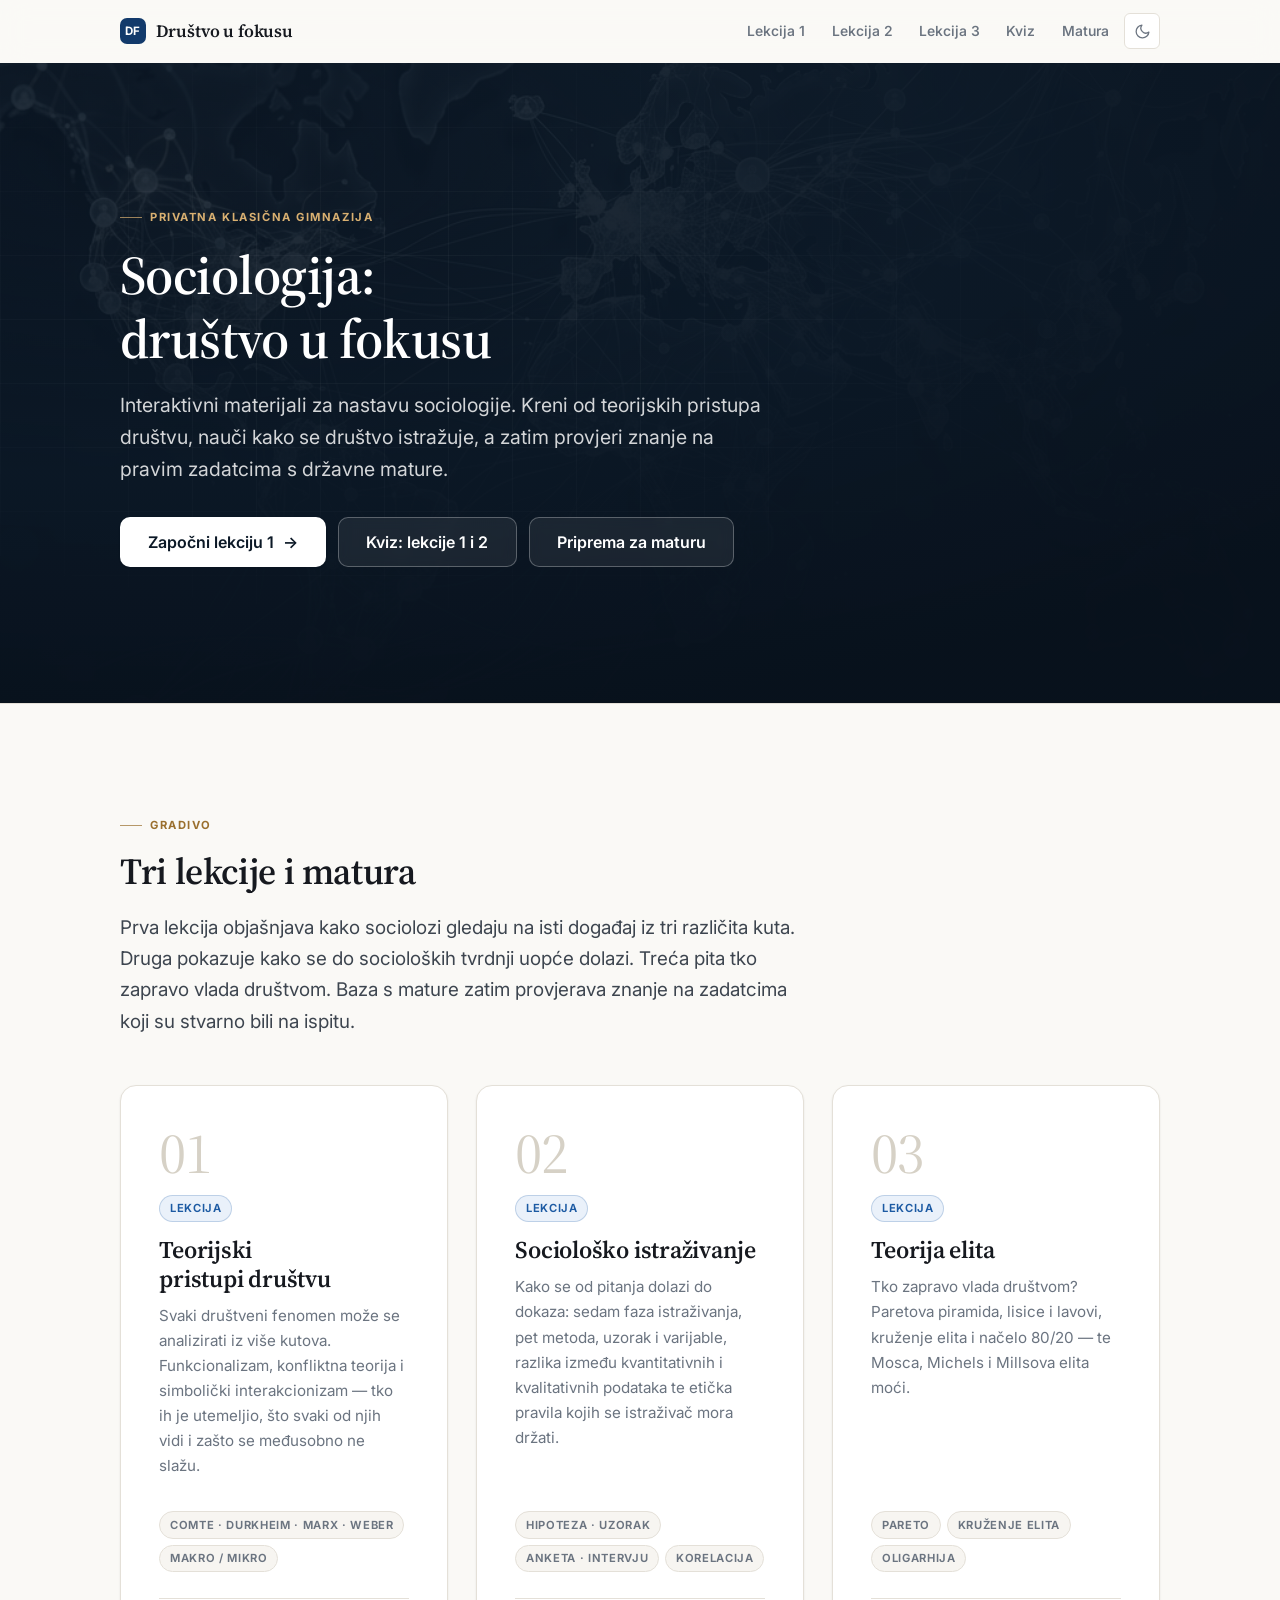
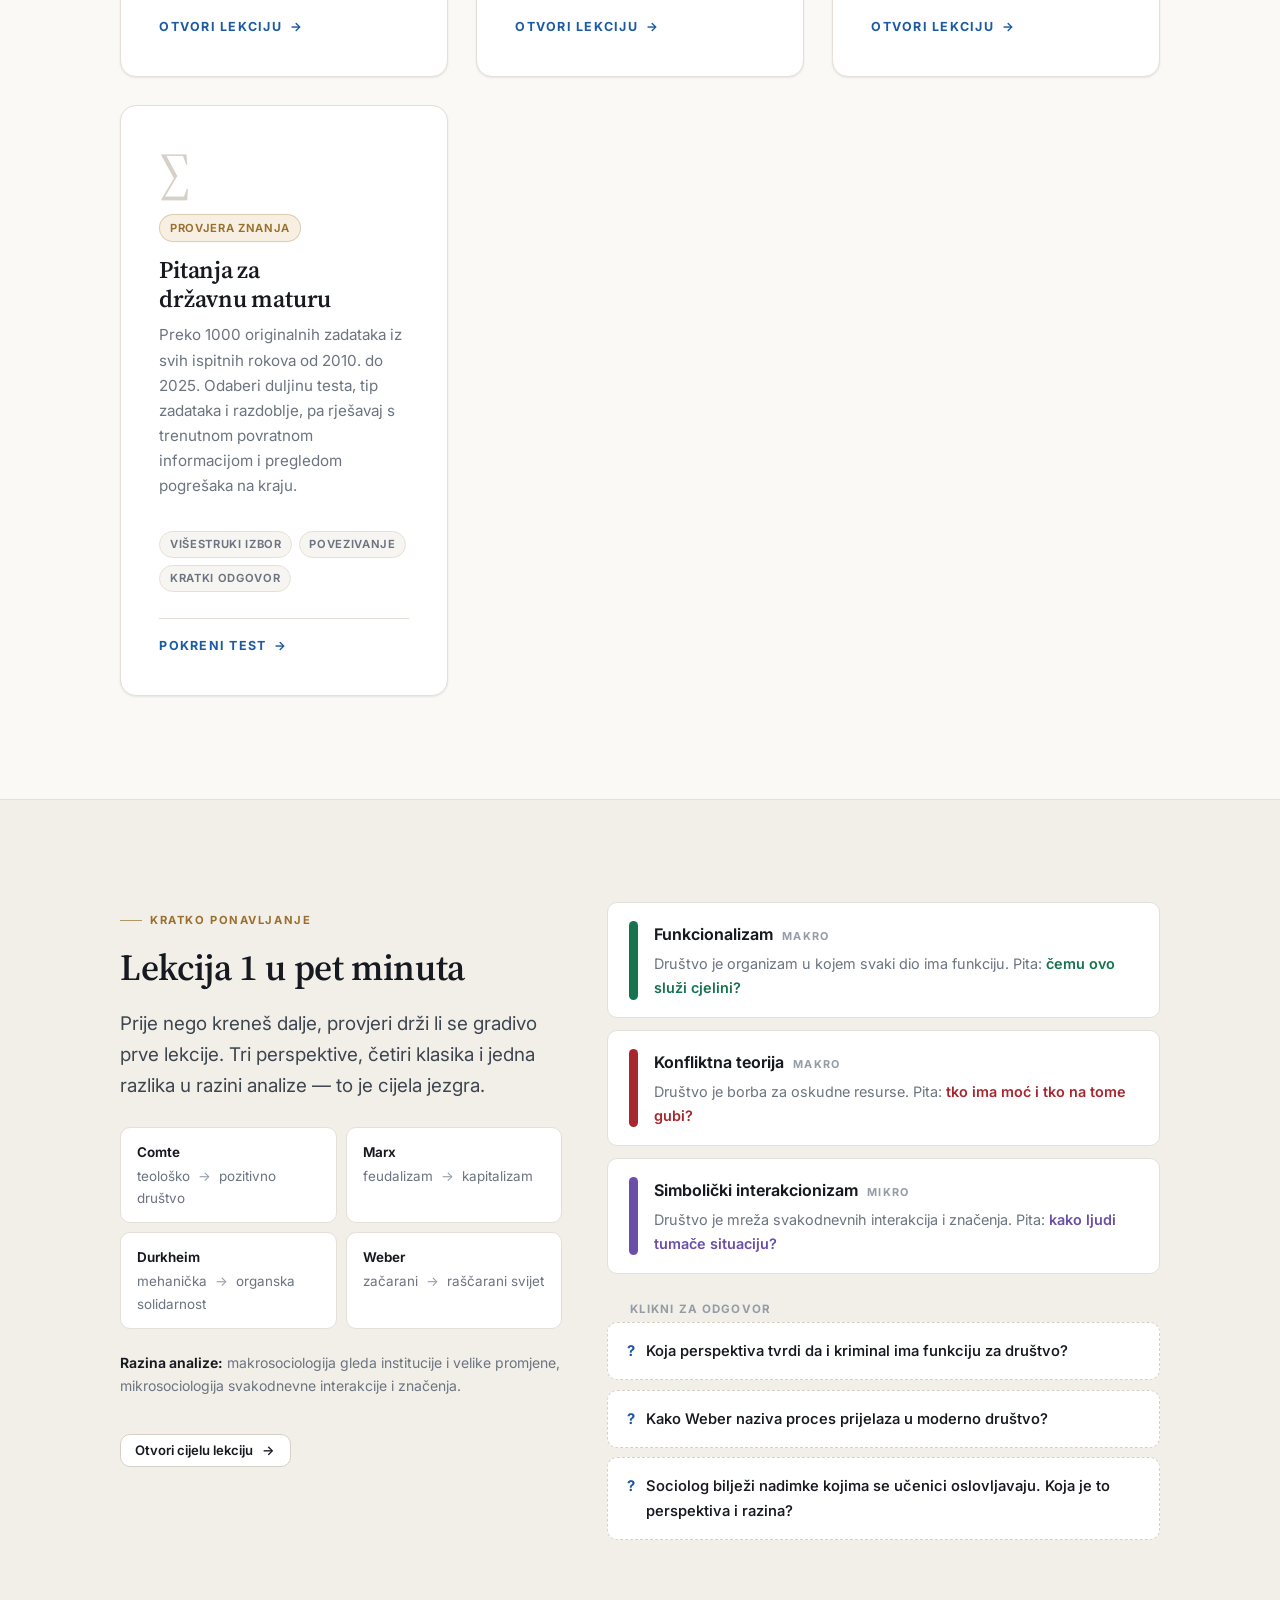
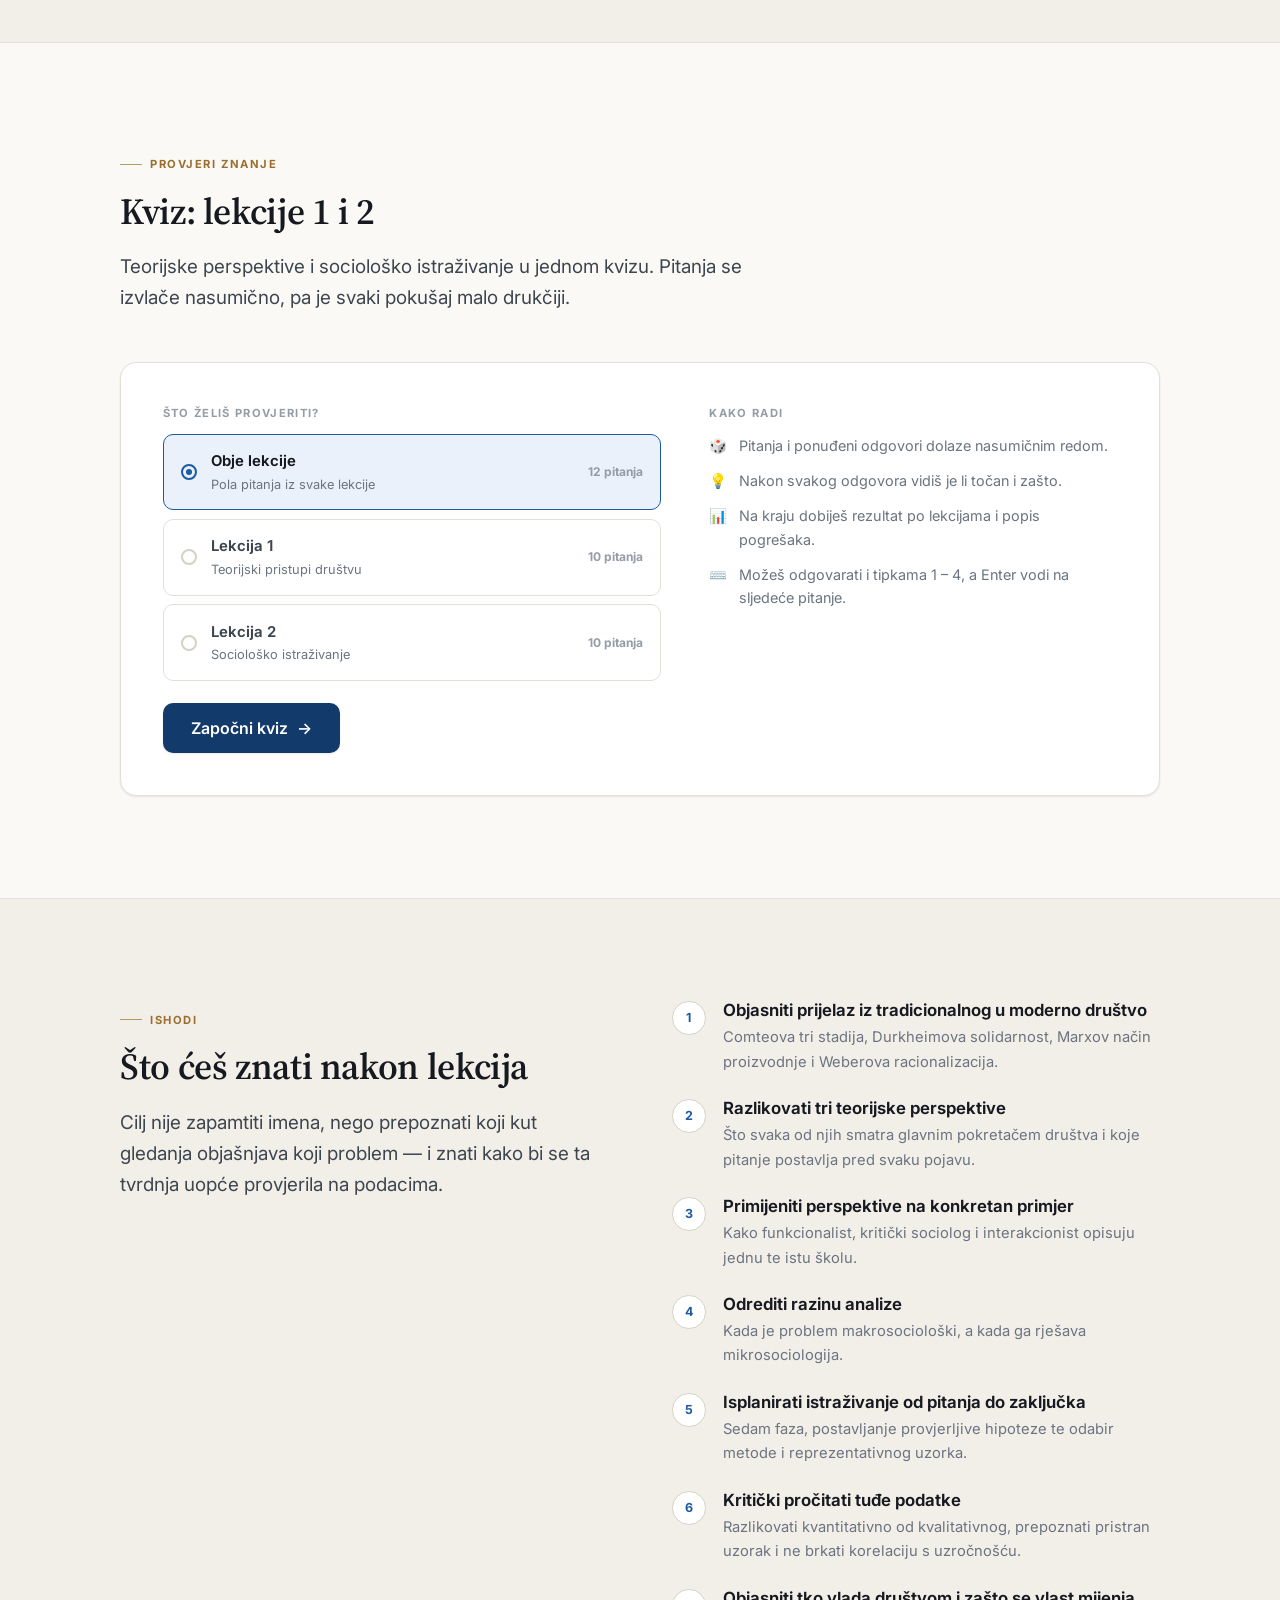
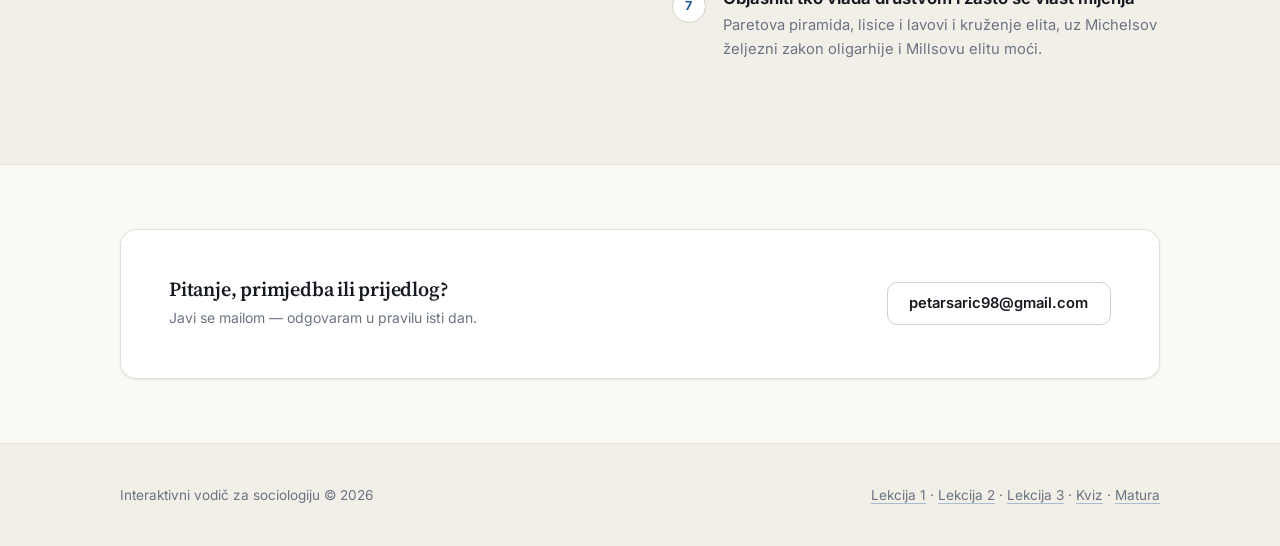
==== commit 3d9cf11f: "Dodaj kviz za lekcije 1 i 2 na naslovnicu i lekciju 3: teorija elita - Naslovnica: interaktivni kviz" ====
--- a/index.html
+++ b/index.html
@@ -4,7 +4,7 @@
 <meta charset="UTF-8">
 <meta name="viewport" content="width=device-width, initial-scale=1">
 <title>Društvo u fokusu — Sociologija</title>
-<meta name="description" content="Interaktivni vodič kroz sociologiju: lekcije o teorijskim pristupima društvu i sociološkom istraživanju te baza od preko 1000 pitanja s državne mature.">
+<meta name="description" content="Interaktivni vodič kroz sociologiju: lekcije o teorijskim pristupima društvu, sociološkom istraživanju i teoriji elita, kviz za ponavljanje te baza od preko 1000 pitanja s državne mature.">
 <meta name="theme-color" content="#0b1826">
 <link rel="preconnect" href="https://fonts.googleapis.com">
 <link rel="preconnect" href="https://fonts.gstatic.com" crossorigin>
@@ -95,6 +95,84 @@
   .flip__a { margin: .7rem 0 0 1.4rem; font-size: .88rem; color: var(--ok); font-weight: 600; }
   .flip__a[hidden] { display: none; }
   .flip__hint { font-size: .72rem; letter-spacing: .1em; text-transform: uppercase; color: var(--faint); font-weight: 700; margin: 0 0 .2rem 1.4rem; }
+
+  /* --- kviz: lekcije 1 i 2 --- */
+  .quiz { padding: 0; overflow: hidden; scroll-margin-top: calc(var(--nav-h) + 1rem); }
+  .quiz__screen { padding: clamp(1.5rem, 4vw, 2.6rem); }
+  .quiz__screen[hidden] { display: none; }
+
+  .quiz__intro { display: grid; gap: clamp(1.5rem, 4vw, 3rem); grid-template-columns: minmax(0, 1.1fr) minmax(0, .9fr); align-items: start; }
+  @media (max-width: 820px) { .quiz__intro { grid-template-columns: 1fr; } }
+  .quiz__label { font-size: .7rem; letter-spacing: .12em; text-transform: uppercase; font-weight: 700; color: var(--faint); margin-bottom: .7rem; }
+  .scope { display: grid; gap: .55rem; }
+  .scope__opt {
+    display: grid; grid-template-columns: auto 1fr auto; align-items: center; gap: .85rem;
+    width: 100%; padding: .9rem 1.1rem; text-align: left;
+    border: 1px solid var(--line); border-radius: var(--r-md); background: var(--surface);
+    font: inherit; color: var(--ink-2); cursor: pointer;
+    transition: border-color .18s, background .18s;
+  }
+  .scope__opt:hover { border-color: var(--line-2); background: var(--surface-2); }
+  .scope__opt[aria-checked="true"] { border-color: var(--brand-2); background: var(--brand-soft); color: var(--ink); }
+  .scope__dot { width: 16px; height: 16px; border-radius: 50%; border: 2px solid var(--line-2); display: grid; place-items: center; }
+  .scope__opt[aria-checked="true"] .scope__dot { border-color: var(--brand-2); }
+  .scope__opt[aria-checked="true"] .scope__dot::after { content: ""; width: 6px; height: 6px; border-radius: 50%; background: var(--brand-2); }
+  .scope__name { font-weight: 650; font-size: .93rem; }
+  .scope__sub { display: block; font-size: .8rem; color: var(--muted); font-weight: 400; }
+  .scope__count { font-size: .75rem; font-weight: 700; color: var(--faint); }
+  .quiz__rules { margin: 0; padding: 0; list-style: none; display: grid; gap: .7rem; }
+  .quiz__rules li { display: flex; gap: .7rem; font-size: .9rem; color: var(--muted); }
+  .quiz__rules li span { flex: none; }
+
+  .quiz__top { display: flex; flex-wrap: wrap; align-items: center; justify-content: space-between; gap: .6rem 1rem; margin-bottom: .9rem; }
+  .quiz__count { font-size: .8rem; font-weight: 700; letter-spacing: .06em; color: var(--muted); }
+  .quiz__meter { height: 4px; border-radius: 999px; background: var(--surface-2); border: 0; overflow: hidden; margin-bottom: clamp(1.4rem, 3vw, 2rem); }
+  .quiz__meter span { display: block; height: 100%; width: 0; background: linear-gradient(90deg, var(--brand-2), var(--gold)); transition: width .35s ease; }
+  .quiz__q { font-size: clamp(1.15rem, 1.05rem + .5vw, 1.4rem); margin-bottom: 1.3rem; max-width: 60ch; }
+  .quiz__opts { display: grid; gap: .55rem; }
+  .quiz__opt {
+    display: flex; align-items: flex-start; gap: .8rem; width: 100%; text-align: left;
+    padding: .85rem 1.1rem; border: 1px solid var(--line); border-radius: var(--r-md);
+    background: var(--surface); color: var(--ink-2);
+    font: inherit; font-size: .94rem; cursor: pointer;
+    transition: border-color .18s, background .18s, color .18s;
+  }
+  .quiz__opt:hover:not(:disabled) { border-color: var(--brand-2); background: var(--surface-2); }
+  .quiz__opt:disabled { cursor: default; }
+  .quiz__opt .k {
+    flex: none; width: 1.6rem; height: 1.6rem; display: grid; place-items: center;
+    border-radius: 50%; border: 1px solid var(--line-2);
+    font-size: .75rem; font-weight: 700; color: var(--faint);
+  }
+  .quiz__opt.is-right { border-color: var(--ok); background: var(--ok-soft); color: var(--ok); }
+  .quiz__opt.is-right .k { border-color: var(--ok); color: var(--ok); }
+  .quiz__opt.is-wrong { border-color: var(--bad); background: var(--bad-soft); color: var(--bad); }
+  .quiz__opt.is-wrong .k { border-color: var(--bad); color: var(--bad); }
+  .quiz__feedback { margin-top: 1.1rem; }
+  .quiz__feedback[hidden] { display: none; }
+  .quiz__feedback.is-right { border-color: color-mix(in srgb, var(--ok) 30%, transparent); background: var(--ok-soft); }
+  .quiz__feedback.is-wrong { border-color: color-mix(in srgb, var(--bad) 30%, transparent); background: var(--bad-soft); }
+  .quiz__bottom { display: flex; flex-wrap: wrap; align-items: center; justify-content: space-between; gap: 1rem; margin-top: 1.5rem; padding-top: 1.2rem; border-top: 1px solid var(--line); }
+
+  .result { display: grid; gap: clamp(1.5rem, 4vw, 3rem); grid-template-columns: minmax(0, .8fr) minmax(0, 1.2fr); align-items: start; }
+  @media (max-width: 820px) { .result { grid-template-columns: 1fr; } }
+  .result__big { font-family: var(--serif); font-size: clamp(3.2rem, 2.4rem + 4vw, 5rem); line-height: 1; color: var(--ink); letter-spacing: -.03em; }
+  .result__big small { font-size: .45em; color: var(--faint); }
+  .result__pct { font-size: .8rem; font-weight: 700; letter-spacing: .1em; text-transform: uppercase; color: var(--gold); margin: .5rem 0 1rem; }
+  .result__msg { color: var(--ink-2); }
+  .result__actions { display: flex; flex-wrap: wrap; gap: .6rem; margin-top: 1.4rem; }
+  .bylesson { display: grid; gap: .9rem; margin-bottom: 1.6rem; }
+  .bylesson__row { display: grid; grid-template-columns: 6.5rem 1fr auto; gap: .9rem; align-items: center; font-size: .86rem; }
+  .bylesson__name { font-weight: 650; color: var(--ink-2); }
+  .bylesson__track { height: 8px; border-radius: 999px; background: var(--surface-2); border: 1px solid var(--line); overflow: hidden; }
+  .bylesson__fill { display: block; height: 100%; background: var(--brand-2); border-radius: 999px; }
+  .bylesson__val { font-weight: 650; color: var(--muted); font-variant-numeric: tabular-nums; }
+  .misses { display: grid; gap: .6rem; }
+  .miss { padding: .9rem 1.1rem; border: 1px solid var(--line); border-radius: var(--r-md); background: var(--surface-2); font-size: .88rem; }
+  .miss__q { color: var(--ink); font-weight: 600; margin-bottom: .35rem; }
+  .miss__a { color: var(--muted); margin: 0; }
+  .miss__a b { color: var(--ok); font-weight: 650; }
+  .miss__a s { color: var(--bad); }
 </style>
 </head>
 <body>
@@ -108,8 +186,10 @@
       Društvo u fokusu
     </a>
     <div class="nav__links">
-      <a class="nav__link" href="sociologija1perspektive.html">Lekcija 1</a>
-      <a class="nav__link" href="sociologija2istrazivanje.html">Lekcija 2</a>
+      <a class="nav__link nav__link--opt" href="sociologija1perspektive.html">Lekcija 1</a>
+      <a class="nav__link nav__link--opt" href="sociologija2istrazivanje.html">Lekcija 2</a>
+      <a class="nav__link nav__link--opt" href="sociologija3elite.html">Lekcija 3</a>
+      <a class="nav__link" href="#kviz">Kviz</a>
       <a class="nav__link" href="maturakviz.html">Matura</a>
       <button class="icon-btn" type="button" data-theme-toggle aria-label="Promijeni temu">
         <svg class="i-moon" viewBox="0 0 24 24" fill="none" stroke="currentColor" stroke-width="1.8" stroke-linecap="round" stroke-linejoin="round" aria-hidden="true"><path d="M21 12.8A9 9 0 1111.2 3a7 7 0 009.8 9.8z"/></svg>
@@ -141,7 +221,7 @@
           <a class="btn btn--primary btn--lg" href="sociologija1perspektive.html">
             Započni lekciju 1 <span class="btn__arrow" aria-hidden="true">→</span>
           </a>
-          <a class="btn btn--ghost btn--lg" href="sociologija2istrazivanje.html">Lekcija 2: istraživanje</a>
+          <a class="btn btn--ghost btn--lg" href="#kviz">Kviz: lekcije 1 i 2</a>
           <a class="btn btn--ghost btn--lg" href="maturakviz.html">Priprema za maturu</a>
         </div>
       </div>
@@ -152,11 +232,12 @@
     <div class="wrap">
       <div class="section-head reveal">
         <p class="kicker">Gradivo</p>
-        <h2>Tri mjesta za početak</h2>
+        <h2>Tri lekcije i matura</h2>
         <p class="lede">
           Prva lekcija objašnjava kako sociolozi gledaju na isti događaj iz tri različita
-          kuta. Druga pokazuje kako se do socioloških tvrdnji uopće dolazi. Kviz zatim
-          provjerava to znanje na zadatcima koji su stvarno bili na maturi.
+          kuta. Druga pokazuje kako se do socioloških tvrdnji uopće dolazi. Treća pita tko
+          zapravo vlada društvom. Baza s mature zatim provjerava znanje na zadatcima koji
+          su stvarno bili na ispitu.
         </p>
       </div>
 
@@ -203,6 +284,26 @@
           </div>
         </a>
 
+        <a class="card lesson-card reveal" href="sociologija3elite.html">
+          <div class="lesson-card__body">
+            <div class="lesson-card__num">03</div>
+            <span class="tag tag--brand">Lekcija</span>
+            <h3 style="margin-top:.9rem">Teorija elita</h3>
+            <p>
+              Tko zapravo vlada društvom? Paretova piramida, lisice i lavovi, kruženje
+              elita i načelo 80/20 — te Mosca, Michels i Millsova elita moći.
+            </p>
+            <div class="lesson-card__topics">
+              <span class="tag">Pareto</span>
+              <span class="tag">Kruženje elita</span>
+              <span class="tag">Oligarhija</span>
+            </div>
+            <div class="lesson-card__foot">
+              <span>Otvori lekciju</span><span aria-hidden="true">→</span>
+            </div>
+          </div>
+        </a>
+
         <a class="card lesson-card reveal" href="maturakviz.html">
           <div class="lesson-card__body">
             <div class="lesson-card__num">∑</div>
@@ -328,7 +429,111 @@
     </div>
   </section>
 
-  <section class="section">
+  <!-- KVIZ: LEKCIJE 1 I 2 -------------------------------------------- -->
+  <section class="section" id="kviz">
+    <div class="wrap">
+      <div class="section-head reveal">
+        <p class="kicker">Provjeri znanje</p>
+        <h2>Kviz: lekcije 1 i 2</h2>
+        <p class="lede">
+          Teorijske perspektive i sociološko istraživanje u jednom kvizu. Pitanja se
+          izvlače nasumično, pa je svaki pokušaj malo drukčiji.
+        </p>
+      </div>
+
+      <div class="card quiz reveal">
+
+        <!-- početak -->
+        <div class="quiz__screen" id="quizStart">
+          <div class="quiz__intro">
+            <div>
+              <p class="quiz__label" id="scopeLabel">Što želiš provjeriti?</p>
+              <div class="scope" role="radiogroup" aria-labelledby="scopeLabel">
+                <button class="scope__opt" type="button" role="radio" aria-checked="true" data-scope="all">
+                  <span class="scope__dot" aria-hidden="true"></span>
+                  <span class="scope__name">Obje lekcije <span class="scope__sub">Pola pitanja iz svake lekcije</span></span>
+                  <span class="scope__count" data-count="all"></span>
+                </button>
+                <button class="scope__opt" type="button" role="radio" aria-checked="false" tabindex="-1" data-scope="1">
+                  <span class="scope__dot" aria-hidden="true"></span>
+                  <span class="scope__name">Lekcija 1 <span class="scope__sub">Teorijski pristupi društvu</span></span>
+                  <span class="scope__count" data-count="1"></span>
+                </button>
+                <button class="scope__opt" type="button" role="radio" aria-checked="false" tabindex="-1" data-scope="2">
+                  <span class="scope__dot" aria-hidden="true"></span>
+                  <span class="scope__name">Lekcija 2 <span class="scope__sub">Sociološko istraživanje</span></span>
+                  <span class="scope__count" data-count="2"></span>
+                </button>
+              </div>
+              <button class="btn btn--primary btn--lg" type="button" id="quizGo" style="margin-top:1.4rem">
+                Započni kviz <span class="btn__arrow" aria-hidden="true">→</span>
+              </button>
+            </div>
+
+            <div>
+              <p class="quiz__label">Kako radi</p>
+              <ul class="quiz__rules">
+                <li><span aria-hidden="true">🎲</span>Pitanja i ponuđeni odgovori dolaze nasumičnim redom.</li>
+                <li><span aria-hidden="true">💡</span>Nakon svakog odgovora vidiš je li točan i zašto.</li>
+                <li><span aria-hidden="true">📊</span>Na kraju dobiješ rezultat po lekcijama i popis pogrešaka.</li>
+                <li><span aria-hidden="true">⌨️</span>Možeš odgovarati i tipkama 1 – 4, a Enter vodi na sljedeće pitanje.</li>
+              </ul>
+            </div>
+          </div>
+        </div>
+
+        <!-- pitanje -->
+        <div class="quiz__screen" id="quizPlay" hidden>
+          <div class="quiz__top">
+            <span class="quiz__count" id="quizCount">Pitanje 1 / 12</span>
+            <span class="tag tag--brand" id="quizTag">Lekcija 1</span>
+          </div>
+          <div class="quiz__meter" aria-hidden="true"><span id="quizMeter"></span></div>
+
+          <h3 class="quiz__q" id="quizQ"></h3>
+          <div class="quiz__opts" id="quizOpts"></div>
+
+          <div class="callout quiz__feedback" id="quizFeedback" aria-live="polite" hidden>
+            <span class="callout__icon" aria-hidden="true"></span>
+            <p><strong></strong><span></span></p>
+          </div>
+
+          <div class="quiz__bottom">
+            <span class="muted small" id="quizRunning">Točno: 0</span>
+            <button class="btn btn--primary" type="button" id="quizNext" disabled>
+              Sljedeće pitanje <span class="btn__arrow" aria-hidden="true">→</span>
+            </button>
+          </div>
+        </div>
+
+        <!-- rezultat -->
+        <div class="quiz__screen" id="quizEnd" hidden>
+          <div class="result">
+            <div>
+              <p class="quiz__label">Tvoj rezultat</p>
+              <div class="result__big" id="resScore">0<small>/0</small></div>
+              <p class="result__pct" id="resPct">0 %</p>
+              <p class="result__msg" id="resMsg"></p>
+              <div class="result__actions">
+                <button class="btn btn--primary" type="button" id="quizAgain">Nova pitanja</button>
+                <button class="btn btn--ghost" type="button" id="quizBack">Promijeni opseg</button>
+              </div>
+            </div>
+
+            <div>
+              <p class="quiz__label">Po lekcijama</p>
+              <div class="bylesson" id="resByLesson"></div>
+              <p class="quiz__label" id="resMissLabel">Za ponoviti</p>
+              <div class="misses" id="resMisses"></div>
+            </div>
+          </div>
+        </div>
+
+      </div>
+    </div>
+  </section>
+
+  <section class="section section--alt">
     <div class="wrap">
       <div class="grid" style="grid-template-columns: repeat(auto-fit, minmax(min(100%, 320px), 1fr)); gap: clamp(2rem, 5vw, 4rem);">
 
@@ -382,6 +587,13 @@
             <div>
               <h4>Kritički pročitati tuđe podatke</h4>
               <p>Razlikovati kvantitativno od kvalitativnog, prepoznati pristran uzorak i ne brkati korelaciju s uzročnošću.</p>
+            </div>
+          </div>
+          <div class="outcome" style="margin-top:1.6rem">
+            <div class="outcome__n">7</div>
+            <div>
+              <h4>Objasniti tko vlada društvom i zašto se vlast mijenja</h4>
+              <p>Paretova piramida, lisice i lavovi i kruženje elita, uz Michelsov željezni zakon oligarhije i Millsovu elitu moći.</p>
             </div>
           </div>
         </div>
@@ -412,6 +624,8 @@
     <p style="margin:0">
       <a href="sociologija1perspektive.html">Lekcija 1</a> ·
       <a href="sociologija2istrazivanje.html">Lekcija 2</a> ·
+      <a href="sociologija3elite.html">Lekcija 3</a> ·
+      <a href="#kviz">Kviz</a> ·
       <a href="maturakviz.html">Matura</a>
     </p>
   </div>
@@ -429,6 +643,295 @@
   });
 </script>
 <script>
+(function () {
+  'use strict';
+
+  /* --- Kviz: lekcije 1 i 2 -------------------------------------------
+     Svako pitanje: l = lekcija, q = pitanje, o = ponuđeni odgovori
+     (prvi je uvijek točan — redoslijed se miješa pri prikazu), why = objašnjenje. */
+  var BANK = [
+    // Lekcija 1 — teorijski pristupi društvu
+    { l: 1, q: 'Kojim redom prema Comteovu zakonu triju stadija napreduje ljudsko objašnjavanje svijeta?',
+      o: ['Teološki → metafizički → pozitivni', 'Pozitivni → metafizički → teološki', 'Metafizički → teološki → pozitivni', 'Teološki → pozitivni → metafizički'],
+      why: 'Od objašnjavanja svijeta vjerom, preko apstraktnih filozofskih pojmova, do znanstvenog (pozitivnog) objašnjenja.' },
+    { l: 1, q: 'Što prema Durkheimu povezuje ljude u modernom društvu?',
+      o: ['Organska solidarnost — međuovisnost nastala podjelom rada', 'Mehanička solidarnost — sličnost svih članova', 'Klasna borba oko sredstava za proizvodnju', 'Strah od vjerskih autoriteta'],
+      why: 'U modernom društvu ljudi rade različite poslove pa trebaju jedni druge — to je organska solidarnost. Mehanička počiva na sličnosti i tipična je za tradicionalne zajednice.' },
+    { l: 1, q: 'Mehanička solidarnost tradicionalnih zajednica počiva na:',
+      o: ['sličnosti članova koji rade slično i dijele iste vrijednosti', 'razlikama i složenoj podjeli rada', 'pisanim pravilima i birokraciji', 'tržišnoj razmjeni među neznancima'],
+      why: 'U tradicionalnom selu svi rade slične poslove i vjeruju u isto — zajednicu drži upravo ta sličnost.' },
+    { l: 1, q: 'Što je za Marxa ključni pokretač prijelaza iz feudalizma u kapitalizam?',
+      o: ['Promjena načina materijalne proizvodnje', 'Širenje znanstvenog mišljenja', 'Racionalizacija i birokracija', 'Nova vrsta solidarnosti'],
+      why: 'Marx promjenu društva tumači kroz proizvodnju: tko posjeduje sredstva za proizvodnju, taj drži društvo.' },
+    { l: 1, q: 'Koji od navedenih autora NIJE predstavnik funkcionalizma?',
+      o: ['Ralf Dahrendorf', 'Talcott Parsons', 'Robert K. Merton', 'Émile Durkheim'],
+      why: 'Dahrendorf je, uz Marxa i C. Wrighta Millsa, predstavnik konfliktne teorije.' },
+    { l: 1, q: 'George Herbert Mead, Erving Goffman i Herbert Blumer predstavnici su:',
+      o: ['simboličkog interakcionizma', 'funkcionalizma', 'konfliktne teorije', 'pozitivizma'],
+      why: 'Sva trojica proučavaju svakodnevnu interakciju i značenja — mikrorazinu.' },
+    { l: 1, q: 'Koje pitanje tipično postavlja konfliktna teorija?',
+      o: ['Tko ovdje ima moć i tko izvlači korist na štetu drugih?', 'Kako ovaj dio pomaže cijelom sustavu da preživi?', 'Kako pojedinci tumače ono što im se događa?', 'U kojem je stadiju razvoja ljudsko mišljenje?'],
+      why: 'Konfliktna teorija društvo vidi kao borbu za oskudne resurse, pa je zanima raspodjela moći.' },
+    { l: 1, q: 'Koja je najčešća kritika funkcionalizma?',
+      o: ['Teško objašnjava sukob i brzu promjenu te opravdava postojeći poredak', 'Gubi iz vida velike društvene strukture', 'Sve svodi na moć i podcjenjuje suradnju', 'Bavi se samo pojedincima'],
+      why: 'Funkcionalizam naglašava stabilnost i harmoniju. Druga je tvrdnja kritika interakcionizma, a treća konfliktne teorije.' },
+    { l: 1, q: 'Tetovaža je nekad značila bunt, a danas je mnogima samo ukras. Koju perspektivu takav primjer najbolje ilustrira?',
+      o: ['Simbolički interakcionizam', 'Funkcionalizam', 'Konfliktnu teoriju', 'Comteov pozitivizam'],
+      why: 'Predmet je isti, a mijenja se značenje koje mu ljudi pripisuju — to je središnja tema interakcionizma.' },
+    { l: 1, q: 'Sociolog tvrdi: „Škola održava nejednakost jer bogatija djeca upisuju bolje škole, a nastava uči poslušnosti.” Iz koje je perspektive?',
+      o: ['Konfliktne teorije', 'Funkcionalizma', 'Simboličkog interakcionizma', 'Nijedne od navedenih'],
+      why: 'Škola se ovdje vidi kao aparat koji reproducira nejednakost i služi moćnima — tipično konfliktno čitanje.' },
+    { l: 1, q: 'Istraživač želi objasniti zašto je izbio Drugi svjetski rat. Koja mu razina analize treba?',
+      o: ['Makrosociološka', 'Mikrosociološka', 'Interakcionistička', 'Nijedna — to nije sociološka tema'],
+      why: 'Ratovi, države i velike društvene promjene predmet su makrosociologije.' },
+    { l: 1, q: 'Učenika okolina stalno naziva „lošim”, a on s vremenom stvarno počne dobivati lošije ocjene. Kako se zove taj proces?',
+      o: ['Etiketiranje', 'Racionalizacija', 'Organska solidarnost', 'Funkcija'],
+      why: 'Oznaka koju okolina pripiše pojedincu počinje oblikovati njegovo ponašanje i sliku o sebi.' },
+    { l: 1, q: 'Kao odgovor na koje je događaje nastala sociologija?',
+      o: ['Industrijsku i Francusku revoluciju', 'Reformaciju i prosvjetiteljstvo', 'Prvi i Drugi svjetski rat', 'Pad Rimskog Carstva'],
+      why: 'Sociologija je nastala kao pokušaj razumijevanja prijelaza iz tradicionalnog u moderno društvo koji su pokrenule te dvije revolucije.' },
+
+    // Lekcija 2 — sociološko istraživanje
+    { l: 2, q: 'Koji je ispravan redoslijed prvih triju faza istraživanja?',
+      o: ['Problem → pregled literature → hipoteza', 'Hipoteza → problem → pregled literature', 'Pregled literature → hipoteza → problem', 'Problem → hipoteza → prikupljanje podataka'],
+      why: 'Prvo se definira pitanje, zatim se provjeri što se već zna, a tek onda postavi pretpostavljeni odgovor.' },
+    { l: 2, q: 'Što je glavni cilj pregleda dosadašnjih istraživanja?',
+      o: ['Pronaći ono što još nitko nije objasnio i tamo smjestiti svoje istraživanje', 'Prepisati zaključke drugih autora', 'Prikupiti podatke od ispitanika', 'Potvrditi hipotezu prije istraživanja'],
+      why: 'Literatura se ne čita da bi se prepisala, nego da se nađe „rupa” u postojećem znanju.' },
+    { l: 2, q: 'Koja je od ovih tvrdnji dobra, provjerljiva hipoteza?',
+      o: ['Što više sati maturant uči navečer, to češće pije energetska pića.', 'Energetska pića su loša.', 'Mladi danas ne znaju živjeti.', 'Zašto maturanti piju energetska pića?'],
+      why: 'Povezuje dvije mjerljive varijable i kaže u kojem smjeru. Posljednja tvrdnja je istraživačko pitanje, a ne hipoteza.' },
+    { l: 2, q: 'Pitanje u anketi glasi: „Slažete li se da društvene mreže uništavaju mlade?” Što s njim nije u redu?',
+      o: ['Sugestivno je — odgovor je već upisan u pitanje', 'Previše je kratko', 'Daje kvalitativne podatke', 'Ne sadrži nijednu varijablu'],
+      why: 'Sugestivno pitanje navodi ispitanika na željeni odgovor i kvari podatke bez obzira na veličinu uzorka.' },
+    { l: 2, q: 'Istraživač se na godinu dana pridruži navijačkoj skupini kako bi je razumio iznutra. Koju metodu koristi?',
+      o: ['Promatranje sa sudjelovanjem', 'Anketu', 'Eksperiment', 'Analizu sadržaja'],
+      why: 'Istraživač ulazi u skupinu i bilježi što ljudi stvarno rade. Rizik je gubitak distance prema skupini.' },
+    { l: 2, q: 'Istraživačica broji u kojim se zanimanjima u udžbenicima prikazuju žene, a u kojima muškarci. Koja je to metoda?',
+      o: ['Analiza sadržaja', 'Intervju', 'Promatranje bez sudjelovanja', 'Eksperiment'],
+      why: 'Proučavaju se proizvodi komunikacije — tekstovi i slike — a ne ljudi izravno.' },
+    { l: 2, q: 'Kako se u eksperimentu zove skupina kojoj se uvjet NE mijenja?',
+      o: ['Kontrolna skupina', 'Eksperimentalna skupina', 'Reprezentativni uzorak', 'Populacija'],
+      why: 'Kontrolna skupina služi za usporedbu: razlika između nje i eksperimentalne skupine pokazuje učinak promjene.' },
+    { l: 2, q: 'Koja se metoda najviše približava dokazivanju uzroka i posljedice?',
+      o: ['Eksperiment', 'Anketa', 'Intervju', 'Analiza sadržaja'],
+      why: 'Samo eksperiment namjerno mijenja jedan uvjet i uspoređuje ishod s kontrolnom skupinom.' },
+    { l: 2, q: 'Koji je od navedenih primjer kvalitativnog podatka?',
+      o: ['„TikTok mi je bijeg od pritiska pred ispite.” — izjava iz intervjua', '75 % učenika koristi TikTok više od dva sata dnevno', 'Prosječna ocjena koncentracije je 3,1', '200 ispitanika, odaziv 92 %'],
+      why: 'Kvalitativni podaci su riječi, značenja i motivi — odgovaraju na pitanje „zašto”. Ostalo su brojke.' },
+    { l: 2, q: 'Kako se najsigurnije postiže reprezentativan uzorak?',
+      o: ['Slučajnim odabirom iz populacije', 'Anketiranjem onih koji se sami jave', 'Objavom ankete na društvenoj mreži', 'Odabirom najzanimljivijih ispitanika'],
+      why: 'Slučajni odabir daje svakome jednaku šansu, pa uzorak po sastavu odgovara populaciji. Ostali načini daju pristran uzorak.' },
+    { l: 2, q: 'Profesor kaže da će učenici koji ne ispune anketu dobiti nižu ocjenu iz vladanja. Koje je etičko načelo prekršeno?',
+      o: ['Dobrovoljnost', 'Anonimnost', 'Poštenje u izvještavanju', 'Reprezentativnost'],
+      why: 'Sudjelovanje se ne smije uvjetovati ocjenom ni pritiskom, a odustati se smije u svakom trenutku.' },
+    { l: 2, q: 'Podaci su opovrgnuli hipotezu. Što to znači za istraživanje?',
+      o: ['I to je valjan rezultat i novo znanje', 'Istraživanje je propalo i treba ga sakriti', 'Podatke treba prilagoditi hipotezi', 'Treba povećati uzorak dok se hipoteza ne potvrdi'],
+      why: 'Opovrgnuta hipoteza jednako je vrijedna kao potvrđena. Prilagođavanje podataka krši načelo poštenja u izvještavanju.' },
+    { l: 2, q: 'Što je C. Wright Mills nazvao sociološkom imaginacijom?',
+      o: ['Sposobnost povezivanja osobnog problema s društvenom strukturom', 'Izmišljanje hipoteza bez podataka', 'Zamišljanje idealnog društva', 'Sposobnost predviđanja budućnosti'],
+      why: 'Ako jedna osoba ne nađe posao, to je njezin problem; ako ga ne nađe dvadeset, to je društveno pitanje.' },
+    { l: 2, q: 'Po čemu se znanstveno znanje razlikuje od zdravorazumskog?',
+      o: ['Postupak je opisan tako da ga drugi mogu ponoviti i provjeriti', 'Uvijek potvrđuje ono što „svi znaju”', 'Temelji se na osobnom iskustvu istraživača', 'Ne smije se opovrgnuti'],
+      why: 'Znanstvena tvrdnja nastaje sustavnim prikupljanjem podataka i otvorena je provjeri — pa i opovrgavanju.' }
+  ];
+
+  var SIZE = { all: 12, 1: 10, 2: 10 };
+  var LABEL = { 1: 'Lekcija 1', 2: 'Lekcija 2' };
+  var LINK = { 1: 'sociologija1perspektive.html', 2: 'sociologija2istrazivanje.html' };
+
+  var $ = function (id) { return document.getElementById(id); };
+  var screens = { start: $('quizStart'), play: $('quizPlay'), end: $('quizEnd') };
+  var scopeBtns = Array.prototype.slice.call(document.querySelectorAll('.scope__opt'));
+  var scope = 'all';
+  var run = [], idx = 0, score = 0, answeredNow = false;
+
+  function shuffle(a) {
+    a = a.slice();
+    for (var i = a.length - 1; i > 0; i--) {
+      var j = Math.floor(Math.random() * (i + 1));
+      var t = a[i]; a[i] = a[j]; a[j] = t;
+    }
+    return a;
+  }
+
+  function byLesson(l) { return BANK.filter(function (q) { return q.l === l; }); }
+
+  function show(name) {
+    Object.keys(screens).forEach(function (k) { screens[k].hidden = k !== name; });
+  }
+
+  // Broj pitanja uz svaki opseg.
+  document.querySelector('[data-count="all"]').textContent = SIZE.all + ' pitanja';
+  document.querySelector('[data-count="1"]').textContent = SIZE[1] + ' pitanja';
+  document.querySelector('[data-count="2"]').textContent = SIZE[2] + ' pitanja';
+
+  function pickScope(btn, focus) {
+    scopeBtns.forEach(function (b) {
+      var on = b === btn;
+      b.setAttribute('aria-checked', on ? 'true' : 'false');
+      b.tabIndex = on ? 0 : -1;
+    });
+    scope = btn.getAttribute('data-scope');
+    if (focus) btn.focus();
+  }
+  scopeBtns.forEach(function (b, i) {
+    b.addEventListener('click', function () { pickScope(b); });
+    b.addEventListener('keydown', function (e) {
+      var step = e.key === 'ArrowDown' || e.key === 'ArrowRight' ? 1
+               : e.key === 'ArrowUp'   || e.key === 'ArrowLeft'  ? -1 : 0;
+      if (!step) return;
+      e.preventDefault();
+      pickScope(scopeBtns[(i + step + scopeBtns.length) % scopeBtns.length], true);
+    });
+  });
+
+  function start() {
+    if (scope === 'all') {
+      var half = SIZE.all / 2;
+      run = shuffle(shuffle(byLesson(1)).slice(0, half).concat(shuffle(byLesson(2)).slice(0, half)));
+    } else {
+      run = shuffle(byLesson(+scope)).slice(0, SIZE[scope]);
+    }
+    run = run.map(function (q) {
+      return { src: q, opts: shuffle(q.o.map(function (text, i) { return { text: text, right: i === 0 }; })), picked: null };
+    });
+    idx = 0;
+    score = 0;
+    show('play');
+    render();
+    screens.play.closest('.quiz').scrollIntoView({ behavior: 'smooth', block: 'start' });
+  }
+
+  function render() {
+    var item = run[idx];
+    answeredNow = false;
+    $('quizCount').textContent = 'Pitanje ' + (idx + 1) + ' / ' + run.length;
+    $('quizTag').textContent = LABEL[item.src.l];
+    $('quizMeter').style.width = (idx / run.length * 100) + '%';
+    $('quizQ').textContent = item.src.q;
+    $('quizRunning').textContent = 'Točno: ' + score + ' od ' + idx;
+    $('quizFeedback').hidden = true;
+    $('quizNext').disabled = true;
+    $('quizNext').firstChild.textContent = idx === run.length - 1 ? 'Pogledaj rezultat ' : 'Sljedeće pitanje ';
+
+    var host = $('quizOpts');
+    host.innerHTML = '';
+    item.opts.forEach(function (opt, oi) {
+      var b = document.createElement('button');
+      b.type = 'button';
+      b.className = 'quiz__opt';
+      b.innerHTML = '<span class="k"></span><span class="t"></span>';
+      b.querySelector('.k').textContent = oi + 1;
+      b.querySelector('.t').textContent = opt.text;
+      b.addEventListener('click', function () { answer(oi); });
+      host.appendChild(b);
+    });
+  }
+
+  function answer(oi) {
+    if (answeredNow) return;
+    answeredNow = true;
+    var item = run[idx];
+    item.picked = oi;
+    var ok = item.opts[oi].right;
+    if (ok) score++;
+
+    Array.prototype.forEach.call($('quizOpts').children, function (b, bi) {
+      b.disabled = true;
+      if (item.opts[bi].right) b.classList.add('is-right');
+      else if (bi === oi) b.classList.add('is-wrong');
+    });
+
+    var fb = $('quizFeedback');
+    fb.className = 'callout quiz__feedback ' + (ok ? 'is-right' : 'is-wrong');
+    fb.querySelector('.callout__icon').textContent = ok ? '✅' : '❌';
+    fb.querySelector('strong').textContent = ok ? 'Točno!' : 'Nije točno.';
+    fb.querySelector('p span').textContent = item.src.why;
+    fb.hidden = false;
+
+    $('quizRunning').textContent = 'Točno: ' + score + ' od ' + (idx + 1);
+    $('quizMeter').style.width = ((idx + 1) / run.length * 100) + '%';
+    $('quizNext').disabled = false;
+    $('quizNext').focus({ preventScroll: true });
+  }
+
+  function next() {
+    if (!answeredNow) return;
+    if (idx < run.length - 1) { idx++; render(); }
+    else finish();
+  }
+
+  function finish() {
+    var pct = Math.round(score / run.length * 100);
+    $('resScore').innerHTML = score + '<small>/' + run.length + '</small>';
+    $('resPct').textContent = pct + ' % točnih';
+    $('resMsg').textContent =
+      pct === 100 ? 'Savršeno — gradivo ovih lekcija stvarno znaš.' :
+      pct >= 75  ? 'Odlično! Pogledaj još pitanja ispod koja su ti promaknula.' :
+      pct >= 50  ? 'Dobra podloga, ali isplati se ponoviti dijelove gradiva prije testa.' :
+                   'Vrati se na lekcije i pokušaj ponovno — svaki put dobiješ nova pitanja.';
+
+    // Rezultat po lekcijama.
+    var rows = $('resByLesson');
+    rows.innerHTML = '';
+    [1, 2].forEach(function (l) {
+      var items = run.filter(function (r) { return r.src.l === l; });
+      if (!items.length) return;
+      var ok = items.filter(function (r) { return r.opts[r.picked].right; }).length;
+      var row = document.createElement('div');
+      row.className = 'bylesson__row';
+      row.innerHTML = '<a class="bylesson__name"></a><span class="bylesson__track"><span class="bylesson__fill"></span></span><span class="bylesson__val"></span>';
+      row.querySelector('a').textContent = LABEL[l];
+      row.querySelector('a').href = LINK[l];
+      row.querySelector('.bylesson__fill').style.width = (ok / items.length * 100) + '%';
+      row.querySelector('.bylesson__val').textContent = ok + ' / ' + items.length;
+      rows.appendChild(row);
+    });
+
+    // Pogreške.
+    var misses = $('resMisses');
+    misses.innerHTML = '';
+    var wrong = run.filter(function (r) { return !r.opts[r.picked].right; });
+    $('resMissLabel').textContent = wrong.length ? 'Za ponoviti (' + wrong.length + ')' : 'Za ponoviti';
+    if (!wrong.length) {
+      var none = document.createElement('p');
+      none.className = 'muted small';
+      none.textContent = 'Nema pogrešaka — sve točno!';
+      misses.appendChild(none);
+    }
+    wrong.forEach(function (r) {
+      var right = r.opts.filter(function (o) { return o.right; })[0].text;
+      var el = document.createElement('div');
+      el.className = 'miss';
+      el.innerHTML = '<p class="miss__q"></p><p class="miss__a">Tvoj odgovor: <s></s><br>Točno: <b></b></p>';
+      el.querySelector('.miss__q').textContent = r.src.q;
+      el.querySelector('s').textContent = r.opts[r.picked].text;
+      el.querySelector('b').textContent = right;
+      misses.appendChild(el);
+    });
+
+    show('end');
+    screens.end.closest('.quiz').scrollIntoView({ behavior: 'smooth', block: 'start' });
+  }
+
+  $('quizGo').addEventListener('click', start);
+  $('quizNext').addEventListener('click', next);
+  $('quizAgain').addEventListener('click', start);
+  $('quizBack').addEventListener('click', function () { show('start'); });
+
+  // Tipkovnica: 1–4 za odgovor dok je pitanje otvoreno.
+  document.addEventListener('keydown', function (e) {
+    if (screens.play.hidden || e.altKey || e.ctrlKey || e.metaKey) return;
+    var n = parseInt(e.key, 10);
+    if (!answeredNow && n >= 1 && n <= run[idx].opts.length) {
+      e.preventDefault();
+      answer(n - 1);
+    }
+  });
+})();
+</script>
+<script>
   // Kontakt: kopiraj adresu ako se mail klijent ne otvori.
   document.getElementById('kontakt').addEventListener('click', function () {
     if (navigator.clipboard) {
--- a/assets/style.css
+++ b/assets/style.css
@@ -213,6 +213,7 @@
   height: 2px; border-radius: 2px; background: var(--brand-2);
 }
 @media (max-width: 860px) { .nav__links--sections { display: none; } }
+@media (max-width: 640px) { .nav__link--opt { display: none; } }
 
 .icon-btn {
   width: 36px; height: 36px; flex: none;
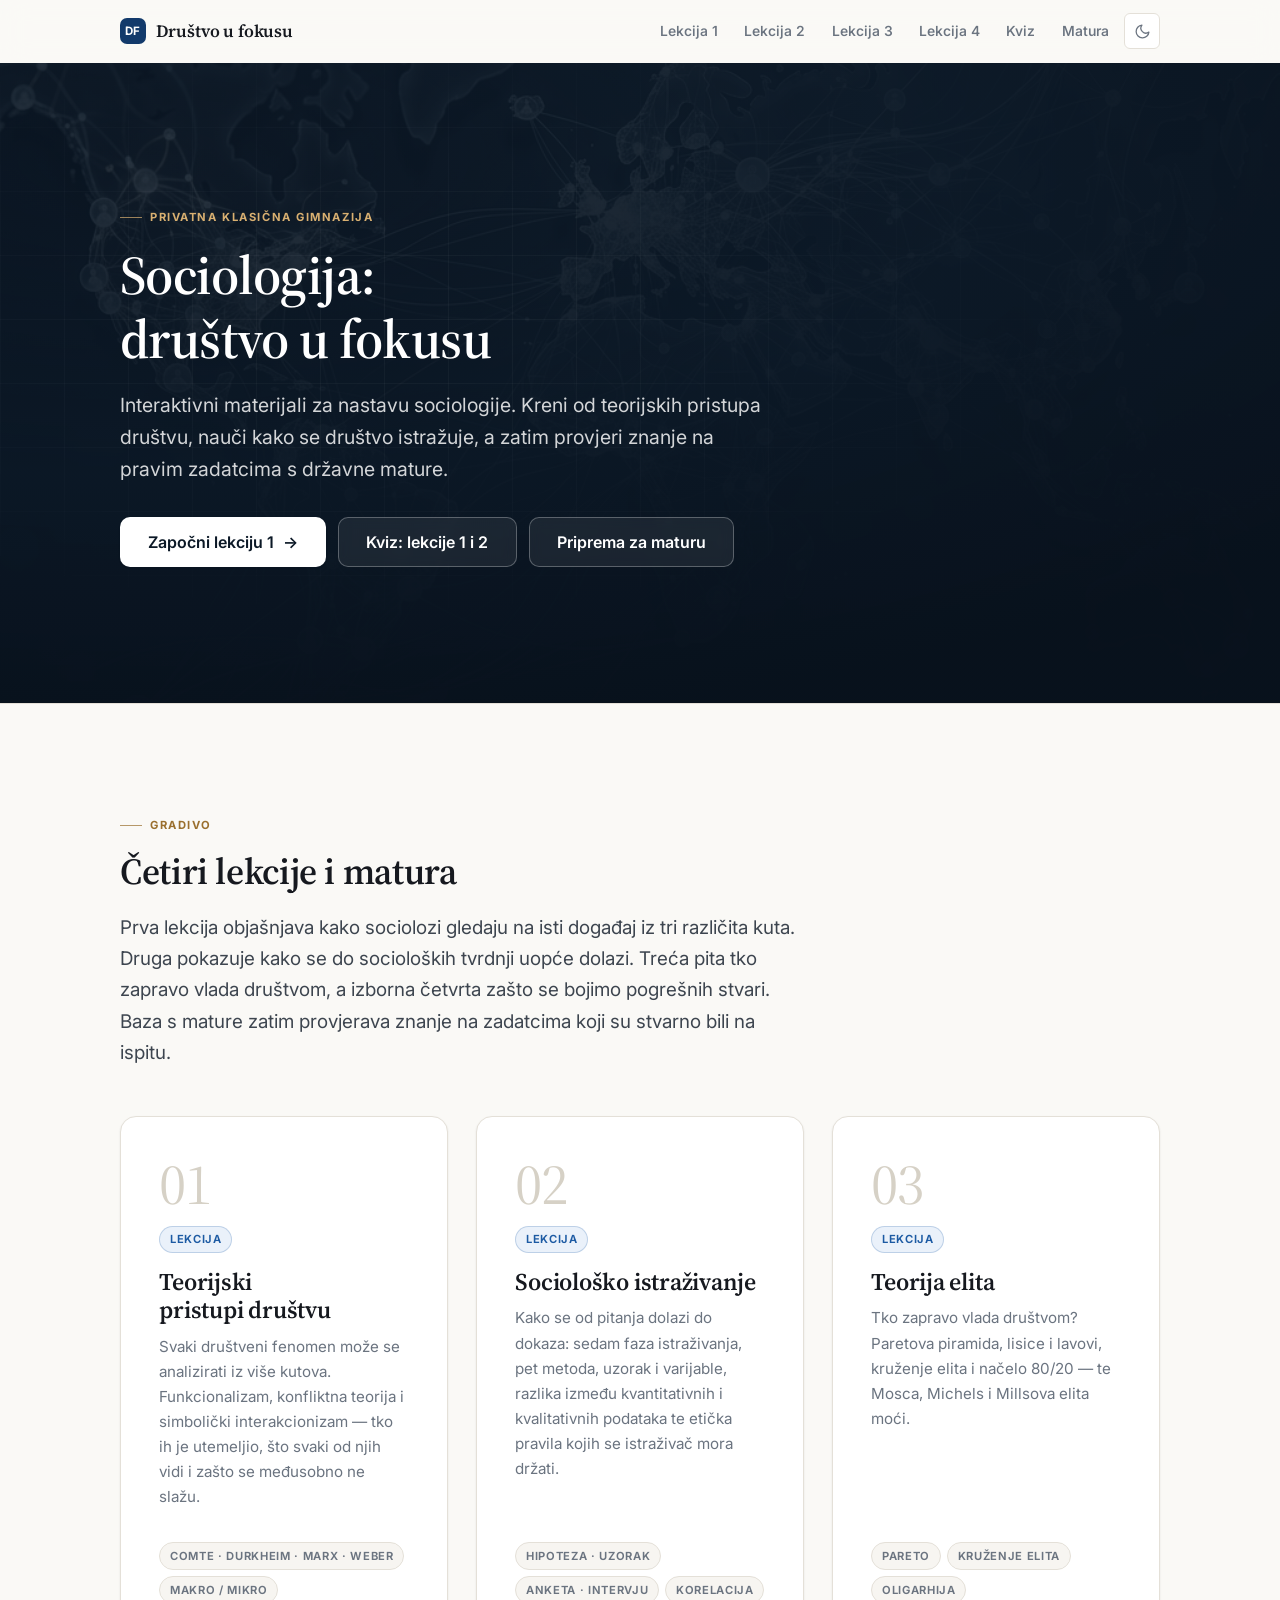
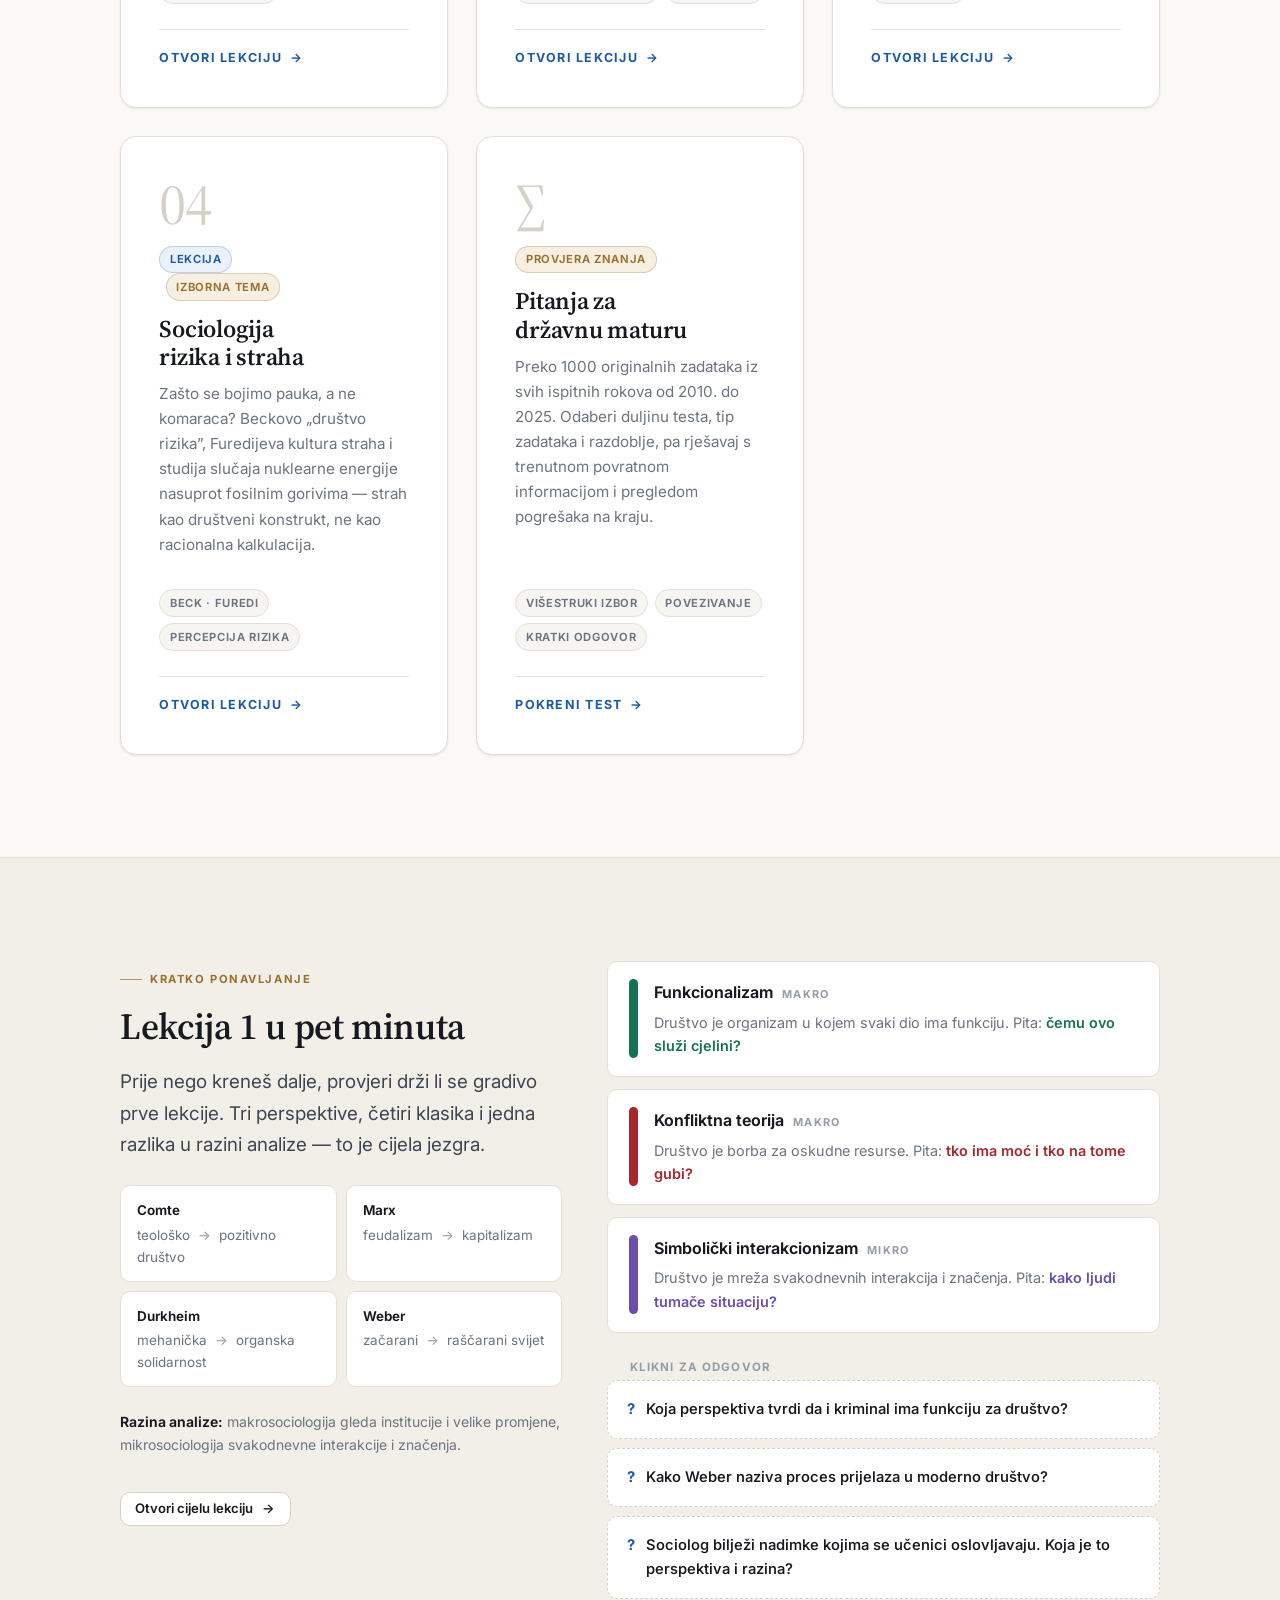
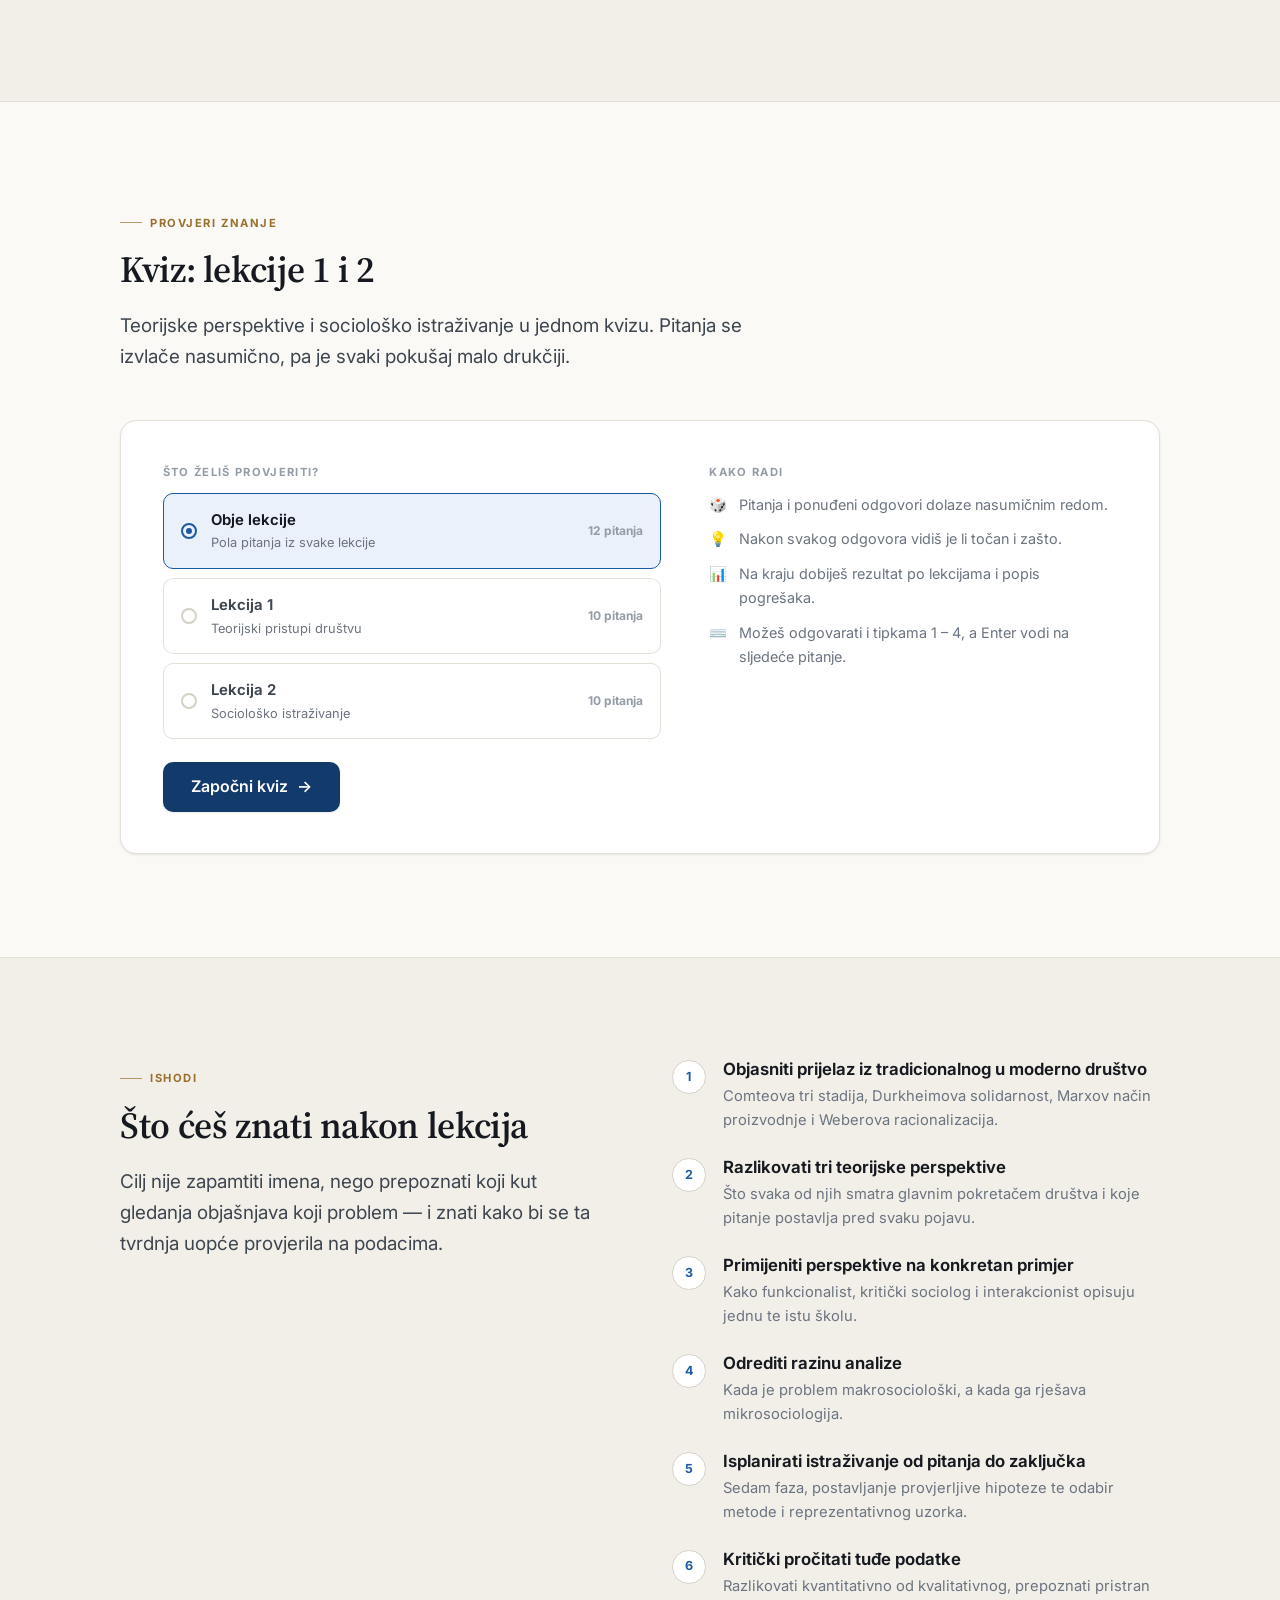
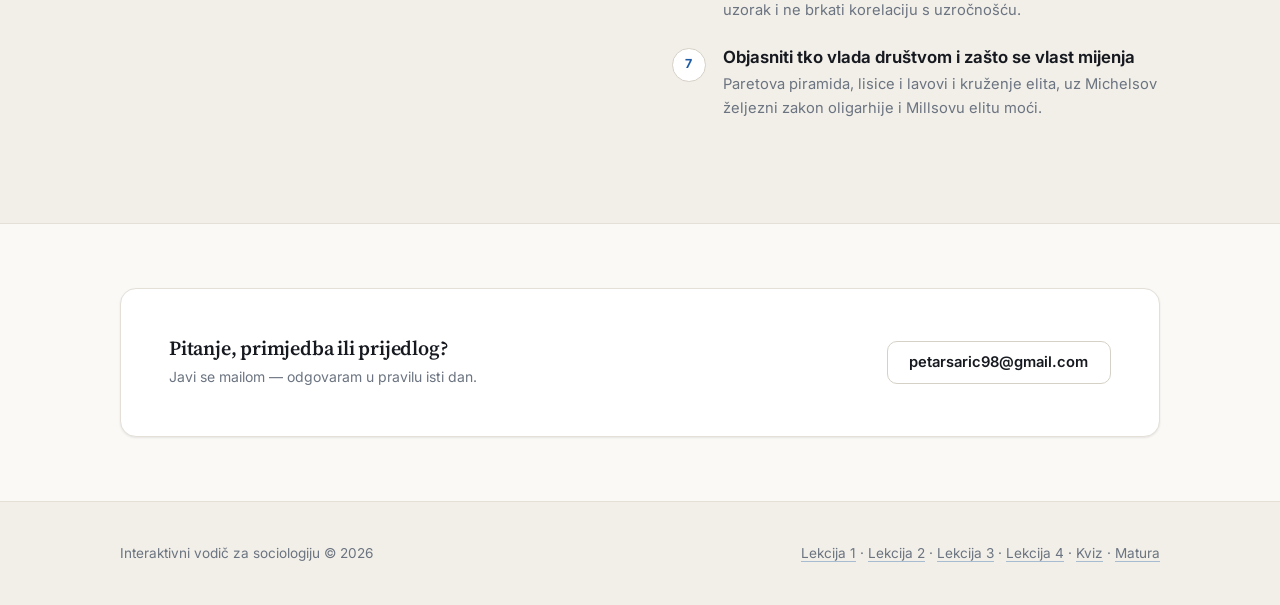
==== commit fa74e137: "Dodaj lekciju 4: sociologija rizika i straha Nova izborna lekcija (pauk vs. komarac, tri perspektive" ====
--- a/index.html
+++ b/index.html
@@ -189,6 +189,7 @@
       <a class="nav__link nav__link--opt" href="sociologija1perspektive.html">Lekcija 1</a>
       <a class="nav__link nav__link--opt" href="sociologija2istrazivanje.html">Lekcija 2</a>
       <a class="nav__link nav__link--opt" href="sociologija3elite.html">Lekcija 3</a>
+      <a class="nav__link nav__link--opt" href="sociologija4rizik.html">Lekcija 4</a>
       <a class="nav__link" href="#kviz">Kviz</a>
       <a class="nav__link" href="maturakviz.html">Matura</a>
       <button class="icon-btn" type="button" data-theme-toggle aria-label="Promijeni temu">
@@ -232,12 +233,12 @@
     <div class="wrap">
       <div class="section-head reveal">
         <p class="kicker">Gradivo</p>
-        <h2>Tri lekcije i matura</h2>
+        <h2>Četiri lekcije i matura</h2>
         <p class="lede">
           Prva lekcija objašnjava kako sociolozi gledaju na isti događaj iz tri različita
           kuta. Druga pokazuje kako se do socioloških tvrdnji uopće dolazi. Treća pita tko
-          zapravo vlada društvom. Baza s mature zatim provjerava znanje na zadatcima koji
-          su stvarno bili na ispitu.
+          zapravo vlada društvom, a izborna četvrta zašto se bojimo pogrešnih stvari. Baza
+          s mature zatim provjerava znanje na zadatcima koji su stvarno bili na ispitu.
         </p>
       </div>
 
@@ -297,6 +298,27 @@
               <span class="tag">Pareto</span>
               <span class="tag">Kruženje elita</span>
               <span class="tag">Oligarhija</span>
+            </div>
+            <div class="lesson-card__foot">
+              <span>Otvori lekciju</span><span aria-hidden="true">→</span>
+            </div>
+          </div>
+        </a>
+
+        <a class="card lesson-card reveal" href="sociologija4rizik.html">
+          <div class="lesson-card__body">
+            <div class="lesson-card__num">04</div>
+            <span class="tag tag--brand">Lekcija</span>
+            <span class="tag tag--gold" style="margin-left:.4rem">Izborna tema</span>
+            <h3 style="margin-top:.9rem">Sociologija rizika i straha</h3>
+            <p>
+              Zašto se bojimo pauka, a ne komaraca? Beckovo „društvo rizika”, Furedijeva
+              kultura straha i studija slučaja nuklearne energije nasuprot fosilnim
+              gorivima — strah kao društveni konstrukt, ne kao racionalna kalkulacija.
+            </p>
+            <div class="lesson-card__topics">
+              <span class="tag">Beck · Furedi</span>
+              <span class="tag">Percepcija rizika</span>
             </div>
             <div class="lesson-card__foot">
               <span>Otvori lekciju</span><span aria-hidden="true">→</span>
@@ -625,6 +647,7 @@
       <a href="sociologija1perspektive.html">Lekcija 1</a> ·
       <a href="sociologija2istrazivanje.html">Lekcija 2</a> ·
       <a href="sociologija3elite.html">Lekcija 3</a> ·
+      <a href="sociologija4rizik.html">Lekcija 4</a> ·
       <a href="#kviz">Kviz</a> ·
       <a href="maturakviz.html">Matura</a>
     </p>
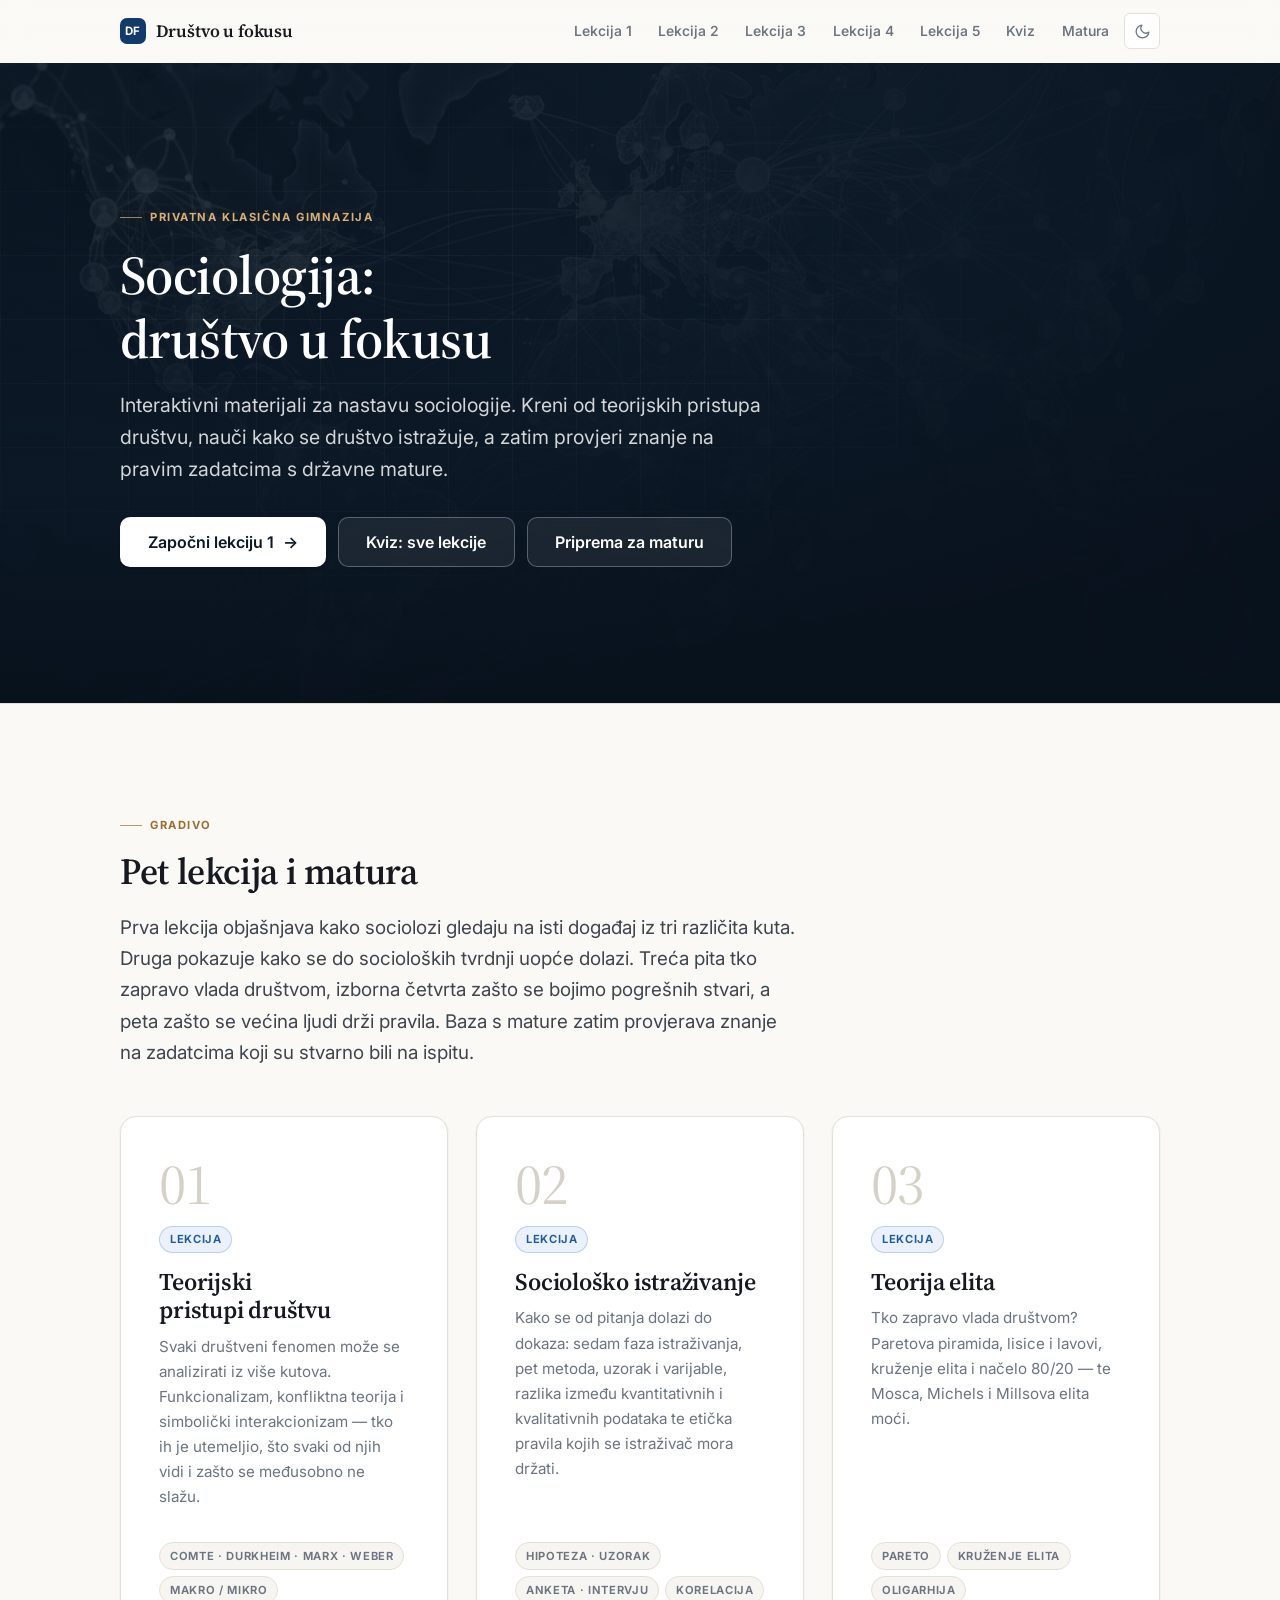
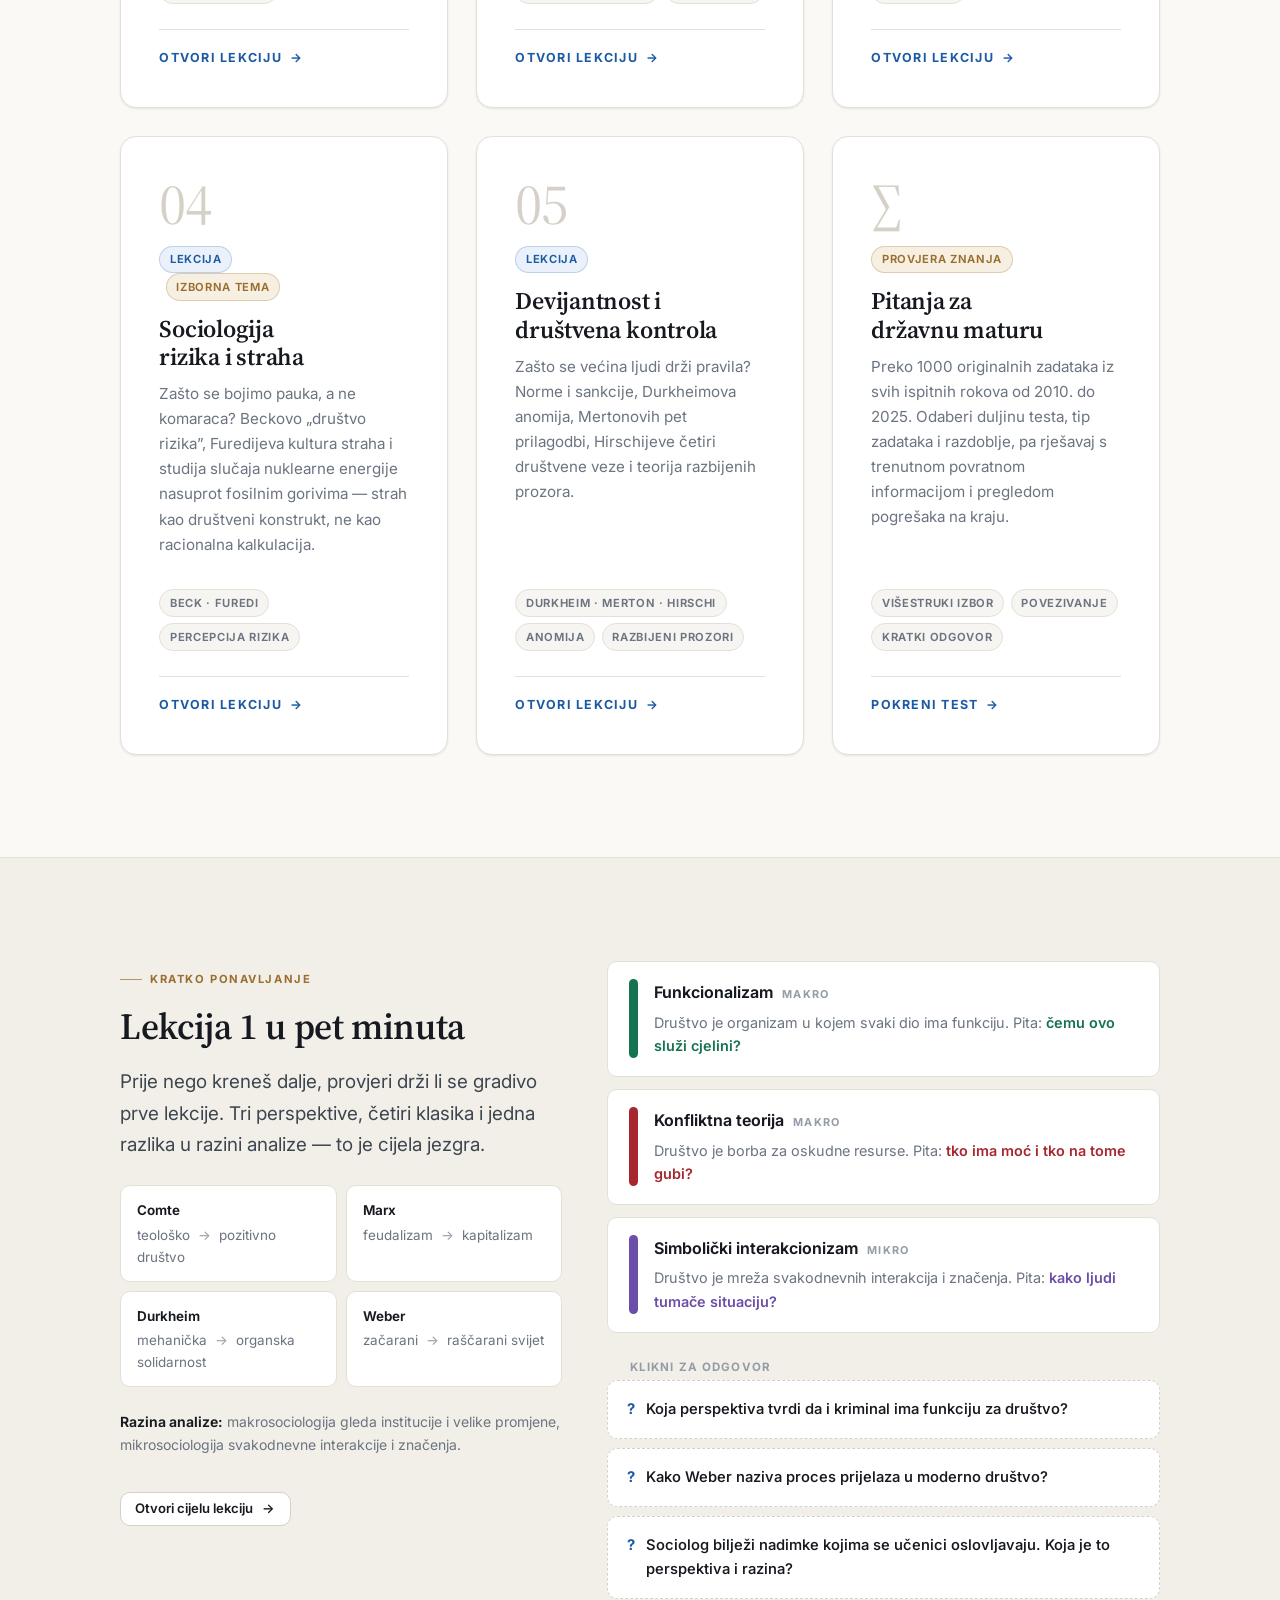
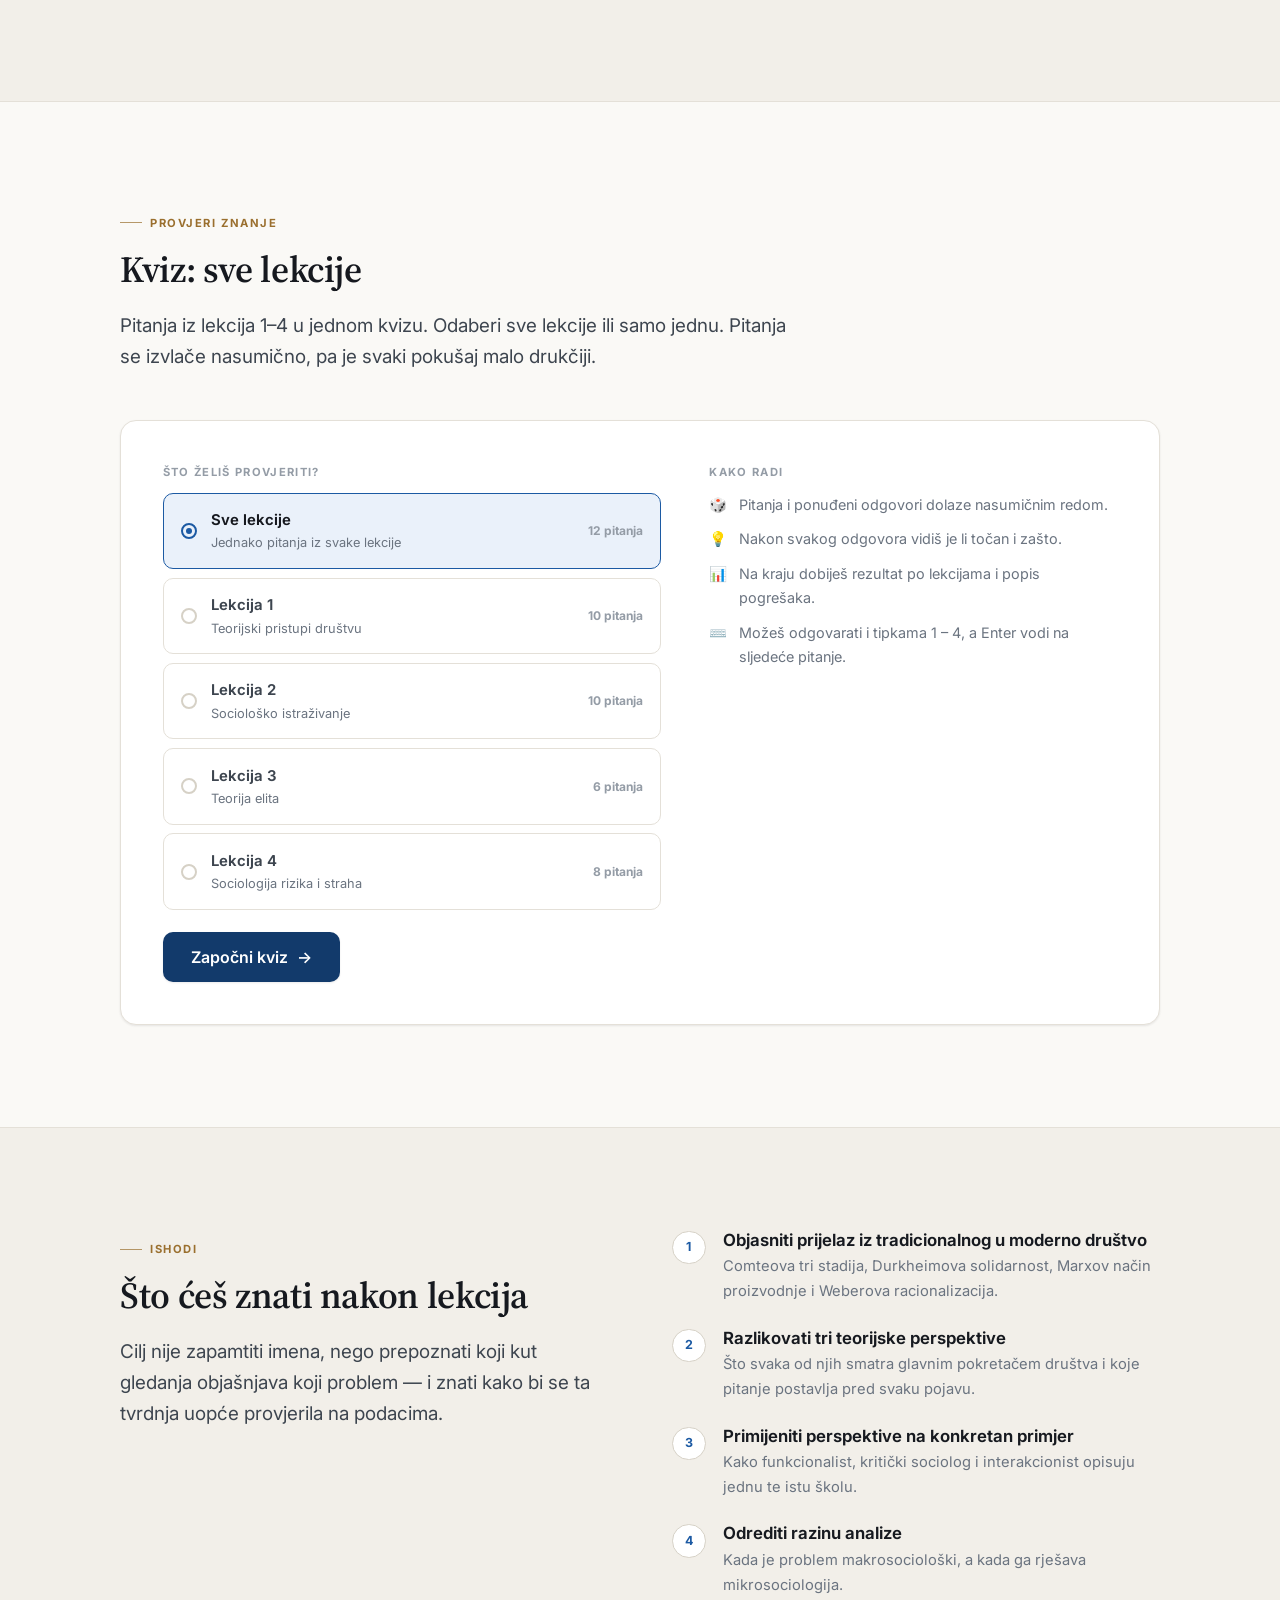
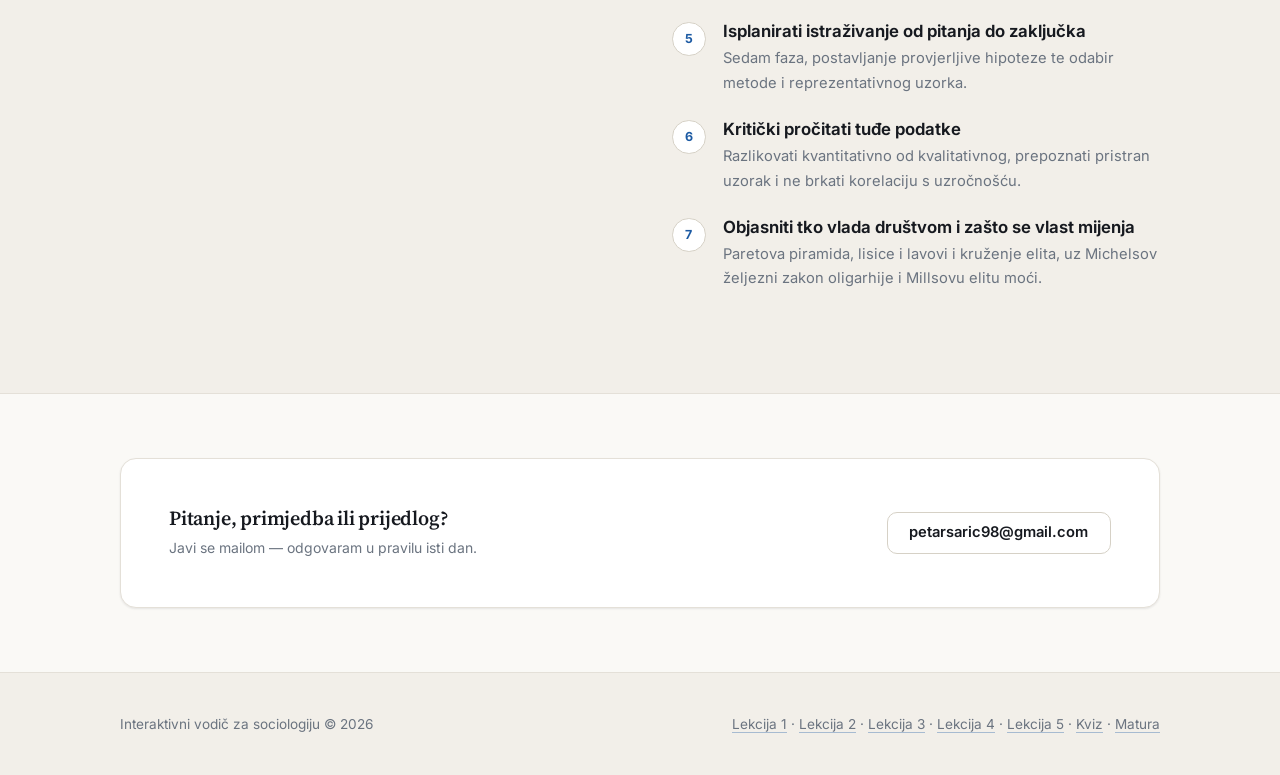
==== commit 897b7e7f: "Dodaj lekciju 5: devijantnost i društvena kontrola; proširi kviz na lekcije 1-4 Co-Authored-By: Clau" ====
--- a/index.html
+++ b/index.html
@@ -96,7 +96,7 @@
   .flip__a[hidden] { display: none; }
   .flip__hint { font-size: .72rem; letter-spacing: .1em; text-transform: uppercase; color: var(--faint); font-weight: 700; margin: 0 0 .2rem 1.4rem; }
 
-  /* --- kviz: lekcije 1 i 2 --- */
+  /* --- kviz: sve lekcije --- */
   .quiz { padding: 0; overflow: hidden; scroll-margin-top: calc(var(--nav-h) + 1rem); }
   .quiz__screen { padding: clamp(1.5rem, 4vw, 2.6rem); }
   .quiz__screen[hidden] { display: none; }
@@ -190,6 +190,7 @@
       <a class="nav__link nav__link--opt" href="sociologija2istrazivanje.html">Lekcija 2</a>
       <a class="nav__link nav__link--opt" href="sociologija3elite.html">Lekcija 3</a>
       <a class="nav__link nav__link--opt" href="sociologija4rizik.html">Lekcija 4</a>
+      <a class="nav__link nav__link--opt" href="sociologija5devijantnost.html">Lekcija 5</a>
       <a class="nav__link" href="#kviz">Kviz</a>
       <a class="nav__link" href="maturakviz.html">Matura</a>
       <button class="icon-btn" type="button" data-theme-toggle aria-label="Promijeni temu">
@@ -222,7 +223,7 @@
           <a class="btn btn--primary btn--lg" href="sociologija1perspektive.html">
             Započni lekciju 1 <span class="btn__arrow" aria-hidden="true">→</span>
           </a>
-          <a class="btn btn--ghost btn--lg" href="#kviz">Kviz: lekcije 1 i 2</a>
+          <a class="btn btn--ghost btn--lg" href="#kviz">Kviz: sve lekcije</a>
           <a class="btn btn--ghost btn--lg" href="maturakviz.html">Priprema za maturu</a>
         </div>
       </div>
@@ -233,11 +234,11 @@
     <div class="wrap">
       <div class="section-head reveal">
         <p class="kicker">Gradivo</p>
-        <h2>Četiri lekcije i matura</h2>
+        <h2>Pet lekcija i matura</h2>
         <p class="lede">
           Prva lekcija objašnjava kako sociolozi gledaju na isti događaj iz tri različita
           kuta. Druga pokazuje kako se do socioloških tvrdnji uopće dolazi. Treća pita tko
-          zapravo vlada društvom, a izborna četvrta zašto se bojimo pogrešnih stvari. Baza
+          zapravo vlada društvom, izborna četvrta zašto se bojimo pogrešnih stvari, a peta zašto se većina ljudi drži pravila. Baza
           s mature zatim provjerava znanje na zadatcima koji su stvarno bili na ispitu.
         </p>
       </div>
@@ -326,6 +327,27 @@
           </div>
         </a>
 
+        <a class="card lesson-card reveal" href="sociologija5devijantnost.html">
+          <div class="lesson-card__body">
+            <div class="lesson-card__num">05</div>
+            <span class="tag tag--brand">Lekcija</span>
+            <h3 style="margin-top:.9rem">Devijantnost i društvena kontrola</h3>
+            <p>
+              Zašto se većina ljudi drži pravila? Norme i sankcije, Durkheimova anomija,
+              Mertonovih pet prilagodbi, Hirschijeve četiri društvene veze i teorija
+              razbijenih prozora.
+            </p>
+            <div class="lesson-card__topics">
+              <span class="tag">Durkheim · Merton · Hirschi</span>
+              <span class="tag">Anomija</span>
+              <span class="tag">Razbijeni prozori</span>
+            </div>
+            <div class="lesson-card__foot">
+              <span>Otvori lekciju</span><span aria-hidden="true">→</span>
+            </div>
+          </div>
+        </a>
+
         <a class="card lesson-card reveal" href="maturakviz.html">
           <div class="lesson-card__body">
             <div class="lesson-card__num">∑</div>
@@ -451,15 +473,15 @@
     </div>
   </section>
 
-  <!-- KVIZ: LEKCIJE 1 I 2 -------------------------------------------- -->
+  <!-- KVIZ: SVE LEKCIJE ---------------------------------------------- -->
   <section class="section" id="kviz">
     <div class="wrap">
       <div class="section-head reveal">
         <p class="kicker">Provjeri znanje</p>
-        <h2>Kviz: lekcije 1 i 2</h2>
+        <h2>Kviz: sve lekcije</h2>
         <p class="lede">
-          Teorijske perspektive i sociološko istraživanje u jednom kvizu. Pitanja se
-          izvlače nasumično, pa je svaki pokušaj malo drukčiji.
+          Pitanja iz lekcija 1–4 u jednom kvizu. Odaberi sve lekcije ili samo jednu.
+          Pitanja se izvlače nasumično, pa je svaki pokušaj malo drukčiji.
         </p>
       </div>
 
@@ -473,7 +495,7 @@
               <div class="scope" role="radiogroup" aria-labelledby="scopeLabel">
                 <button class="scope__opt" type="button" role="radio" aria-checked="true" data-scope="all">
                   <span class="scope__dot" aria-hidden="true"></span>
-                  <span class="scope__name">Obje lekcije <span class="scope__sub">Pola pitanja iz svake lekcije</span></span>
+                  <span class="scope__name">Sve lekcije <span class="scope__sub">Jednako pitanja iz svake lekcije</span></span>
                   <span class="scope__count" data-count="all"></span>
                 </button>
                 <button class="scope__opt" type="button" role="radio" aria-checked="false" tabindex="-1" data-scope="1">
@@ -485,6 +507,16 @@
                   <span class="scope__dot" aria-hidden="true"></span>
                   <span class="scope__name">Lekcija 2 <span class="scope__sub">Sociološko istraživanje</span></span>
                   <span class="scope__count" data-count="2"></span>
+                </button>
+                <button class="scope__opt" type="button" role="radio" aria-checked="false" tabindex="-1" data-scope="3">
+                  <span class="scope__dot" aria-hidden="true"></span>
+                  <span class="scope__name">Lekcija 3 <span class="scope__sub">Teorija elita</span></span>
+                  <span class="scope__count" data-count="3"></span>
+                </button>
+                <button class="scope__opt" type="button" role="radio" aria-checked="false" tabindex="-1" data-scope="4">
+                  <span class="scope__dot" aria-hidden="true"></span>
+                  <span class="scope__name">Lekcija 4 <span class="scope__sub">Sociologija rizika i straha</span></span>
+                  <span class="scope__count" data-count="4"></span>
                 </button>
               </div>
               <button class="btn btn--primary btn--lg" type="button" id="quizGo" style="margin-top:1.4rem">
@@ -648,6 +680,7 @@
       <a href="sociologija2istrazivanje.html">Lekcija 2</a> ·
       <a href="sociologija3elite.html">Lekcija 3</a> ·
       <a href="sociologija4rizik.html">Lekcija 4</a> ·
+      <a href="sociologija5devijantnost.html">Lekcija 5</a> ·
       <a href="#kviz">Kviz</a> ·
       <a href="maturakviz.html">Matura</a>
     </p>
@@ -669,7 +702,7 @@
 (function () {
   'use strict';
 
-  /* --- Kviz: lekcije 1 i 2 -------------------------------------------
+  /* --- Kviz: sve lekcije ----------------------------------------------
      Svako pitanje: l = lekcija, q = pitanje, o = ponuđeni odgovori
      (prvi je uvijek točan — redoslijed se miješa pri prikazu), why = objašnjenje. */
   var BANK = [
@@ -756,12 +789,64 @@
       why: 'Ako jedna osoba ne nađe posao, to je njezin problem; ako ga ne nađe dvadeset, to je društveno pitanje.' },
     { l: 2, q: 'Po čemu se znanstveno znanje razlikuje od zdravorazumskog?',
       o: ['Postupak je opisan tako da ga drugi mogu ponoviti i provjeriti', 'Uvijek potvrđuje ono što „svi znaju”', 'Temelji se na osobnom iskustvu istraživača', 'Ne smije se opovrgnuti'],
-      why: 'Znanstvena tvrdnja nastaje sustavnim prikupljanjem podataka i otvorena je provjeri — pa i opovrgavanju.' }
+      why: 'Znanstvena tvrdnja nastaje sustavnim prikupljanjem podataka i otvorena je provjeri — pa i opovrgavanju.' },
+
+    // Lekcija 3 — teorija elita
+    { l: 3, q: 'Što je središnja tvrdnja Paretove teorije elita?',
+      o: ['U svakom društvu vlada mala manjina; mijenja se samo tko je u njoj', 'U demokraciji vlada većina građana', 'Elite nestaju kad se uvede opće pravo glasa', 'Vlast uvijek pripada najbogatijima'],
+      why: 'Pareto tvrdi da elita postoji u monarhiji, demokraciji i diktaturi jednako. Promjenjiv je samo njezin sastav.' },
+    { l: 3, q: 'Na koja dva dijela Pareto dijeli samu elitu?',
+      o: ['Vladajuću i nevladajuću elitu', 'Političku i vjersku elitu', 'Staru i novu elitu', 'Bogatu i obrazovanu elitu'],
+      why: 'Vladajuća elita donosi odluke, a nevladajuću čine najsposobniji izvan vlasti. Iz nje dolaze izazivači.' },
+    { l: 3, q: 'Kako vladaju „lisice” u Paretovoj podjeli?',
+      o: ['Lukavstvom, pregovorima i kompromisima', 'Silom i vojnom moću', 'Isključivo na temelju tradicije', 'Uz pomoć vjerskih autoriteta'],
+      why: 'Lisice biraju dogovor umjesto sukoba. Slabost im je što postaju korumpirane i ne znaju upotrijebiti silu kad je potrebna.' },
+    { l: 3, q: 'Što je kruženje (cirkulacija) elita?',
+      o: ['Stalno smjenjivanje vladajućih skupina kroz povijest', 'Seljenje elite iz grada u grad', 'Redovito održavanje izbora', 'Razmjena elita među državama'],
+      why: 'Nijedna elita nije vječna: kad degenerira, zamjenjuje je sposobnija skupina. „Povijest je groblje aristokracija.”' },
+    { l: 3, q: 'Kad, prema Paretu, najčešće dolazi do revolucije?',
+      o: ['Kad se elita zatvori i ne prima sposobne ljude odozdo', 'Kad elita stalno prima nove članove', 'Kad mase postanu bogatije', 'Kad se vlast dijeli između lisica i lavova'],
+      why: 'Otvorena elita obnavlja se postupno. Zatvorena gomila nesposobne na vrhu i sposobne dolje, pa napetost razrješava nagla smjena.' },
+    { l: 3, q: 'Tko je formulirao „željezni zakon oligarhije”?',
+      o: ['Robert Michels', 'Gaetano Mosca', 'C. Wright Mills', 'Robert Dahl'],
+      why: 'Michels: svaka velika organizacija, pa i demokratska stranka ili sindikat, završi pod vlašću malog vodstva. „Tko kaže organizacija, kaže oligarhija.”' },
+
+    // Lekcija 4 — sociologija rizika i straha
+    { l: 4, q: 'Koji je pojam 1986. uveo njemački sociolog Ulrich Beck?',
+      o: ['Društvo rizika', 'Kultura straha', 'Elita moći', 'Anomija'],
+      why: 'Beck u djelu „Risikogesellschaft” opisuje moderno društvo koje proizvodi globalne, nevidljive rizike. „Kultura straha” je Furedijev pojam.' },
+    { l: 4, q: 'Po čemu se, prema Becku, moderni rizici razlikuju od opasnosti iz prošlosti?',
+      o: ['Često su globalni, nevidljivi i proizvod su samog ljudskog djelovanja', 'Manji su i lakše ih je kontrolirati', 'Pogađaju samo siromašne zemlje', 'Uvijek su prirodnog podrijetla'],
+      why: 'Poplave i glad vide se odmah. Zagađenje, radijacija i klimatske promjene nastaju ljudskom tehnologijom i ne poznaju granice.' },
+    { l: 4, q: 'Što je glavna teza Franka Furedija o „kulturi straha”?',
+      o: ['Društvo nije postalo opasnije, nego je naučilo biti prestrašeno', 'Strah je uvijek razmjeran stvarnoj opasnosti', 'Moderni ljudi ne osjećaju strah', 'Strah je isključivo biološka reakcija'],
+      why: 'Furedi tvrdi da živimo sigurnije nego ikad, a osjećamo se ugroženije nego ikad, jer je strah postao kulturna i moralna kategorija.' },
+    { l: 4, q: 'Što je percepcija rizika?',
+      o: ['Subjektivna procjena koliko je nešto opasno', 'Statistički izmjerena smrtnost', 'Zakonski propisana razina opasnosti', 'Broj nesreća u jednoj godini'],
+      why: 'Percepcija se često znatno razlikuje od stvarne, izmjerene opasnosti. Upravo taj jaz proučava sociologija rizika.' },
+    { l: 4, q: 'Zašto se, prema sociologiji rizika, više bojimo pauka nego komaraca?',
+      o: ['Jer naš strah nije računica statistike, nego ga oblikuju kultura i društvo', 'Jer su pauci opasniji od komaraca', 'Jer komarci ne prenose bolesti', 'Jer je strah od komaraca zakonom zabranjen'],
+      why: 'Komarci godišnje usmrte stotine tisuća ljudi, pauci gotovo nikoga. Strah očito ne prati stvarnu opasnost.' },
+    { l: 4, q: 'Zašto se zagađenje zraka iz fosilnih goriva teže doživljava kao hitan problem?',
+      o: ['Jer djeluje sporo i raspršeno, bez jedne prepoznatljive katastrofe', 'Jer ne uzrokuje nikakve bolesti', 'Jer se događa samo u drugim zemljama', 'Jer ga mediji svakodnevno prikazuju kao katastrofu'],
+      why: 'To su „difuzne žrtve”: mnogo ljudi strada polako i bez jedne dramatične slike koja bi završila u vijestima.' },
+    { l: 4, q: 'Što je normalizacija rizika?',
+      o: ['Proces kojim stalno prisutna opasnost počne izgledati bezopasno', 'Uvođenje zakonskih normi o sigurnosti', 'Smanjivanje stvarne opasnosti', 'Pretvaranje rizika u statistiku'],
+      why: 'Što nešto češće vidimo bez neposredne posljedice, to nam se manje čini opasnim, npr. vožnja automobilom.' },
+    { l: 4, q: 'Koja perspektiva strah tumači kao oruđe kojim moćni upravljaju masama?',
+      o: ['Konfliktna teorija', 'Funkcionalizam', 'Simbolički interakcionizam', 'Pozitivizam'],
+      why: 'Konfliktna teorija pita tko ima korist od straha: prestrašen građanin lakše prihvaća kontrolu i gubitak slobode.' },
+    { l: 4, q: 'Kako funkcionalizam gleda na zajednički strah od bolesti ili katastrofa?',
+      o: ['Kao poticaj na kolektivnu akciju koja jača društvo (bolnice, zakoni, vatrogasci)', 'Kao sredstvo kojim elite kontroliraju mase', 'Kao značenje koje ljudi stvaraju u razgovoru', 'Kao znak raspada društva'],
+      why: 'Za funkcionalizam percepcija rizika ima funkciju: pokreće prilagodbu koja koristi cijelom sustavu.' },
+
   ];
 
-  var SIZE = { all: 12, 1: 10, 2: 10 };
-  var LABEL = { 1: 'Lekcija 1', 2: 'Lekcija 2' };
-  var LINK = { 1: 'sociologija1perspektive.html', 2: 'sociologija2istrazivanje.html' };
+  var LESSONS = [1, 2, 3, 4];
+  var SIZE = { all: 12, 1: 10, 2: 10, 3: 6, 4: 8 };
+  var LABEL = { 1: 'Lekcija 1', 2: 'Lekcija 2', 3: 'Lekcija 3', 4: 'Lekcija 4', 5: 'Lekcija 5' };
+  var LINK = { 1: 'sociologija1perspektive.html', 2: 'sociologija2istrazivanje.html', 3: 'sociologija3elite.html',
+               4: 'sociologija4rizik.html', 5: 'sociologija5devijantnost.html' };
 
   var $ = function (id) { return document.getElementById(id); };
   var screens = { start: $('quizStart'), play: $('quizPlay'), end: $('quizEnd') };
@@ -786,8 +871,9 @@
 
   // Broj pitanja uz svaki opseg.
   document.querySelector('[data-count="all"]').textContent = SIZE.all + ' pitanja';
-  document.querySelector('[data-count="1"]').textContent = SIZE[1] + ' pitanja';
-  document.querySelector('[data-count="2"]').textContent = SIZE[2] + ' pitanja';
+  LESSONS.forEach(function (l) {
+    document.querySelector('[data-count="' + l + '"]').textContent = SIZE[l] + ' pitanja';
+  });
 
   function pickScope(btn, focus) {
     scopeBtns.forEach(function (b) {
@@ -811,8 +897,10 @@
 
   function start() {
     if (scope === 'all') {
-      var half = SIZE.all / 2;
-      run = shuffle(shuffle(byLesson(1)).slice(0, half).concat(shuffle(byLesson(2)).slice(0, half)));
+      var each = SIZE.all / LESSONS.length;
+      run = shuffle(LESSONS.reduce(function (acc, l) {
+        return acc.concat(shuffle(byLesson(l)).slice(0, each));
+      }, []));
     } else {
       run = shuffle(byLesson(+scope)).slice(0, SIZE[scope]);
     }
@@ -898,7 +986,7 @@
     // Rezultat po lekcijama.
     var rows = $('resByLesson');
     rows.innerHTML = '';
-    [1, 2].forEach(function (l) {
+    LESSONS.forEach(function (l) {
       var items = run.filter(function (r) { return r.src.l === l; });
       if (!items.length) return;
       var ok = items.filter(function (r) { return r.opts[r.picked].right; }).length;
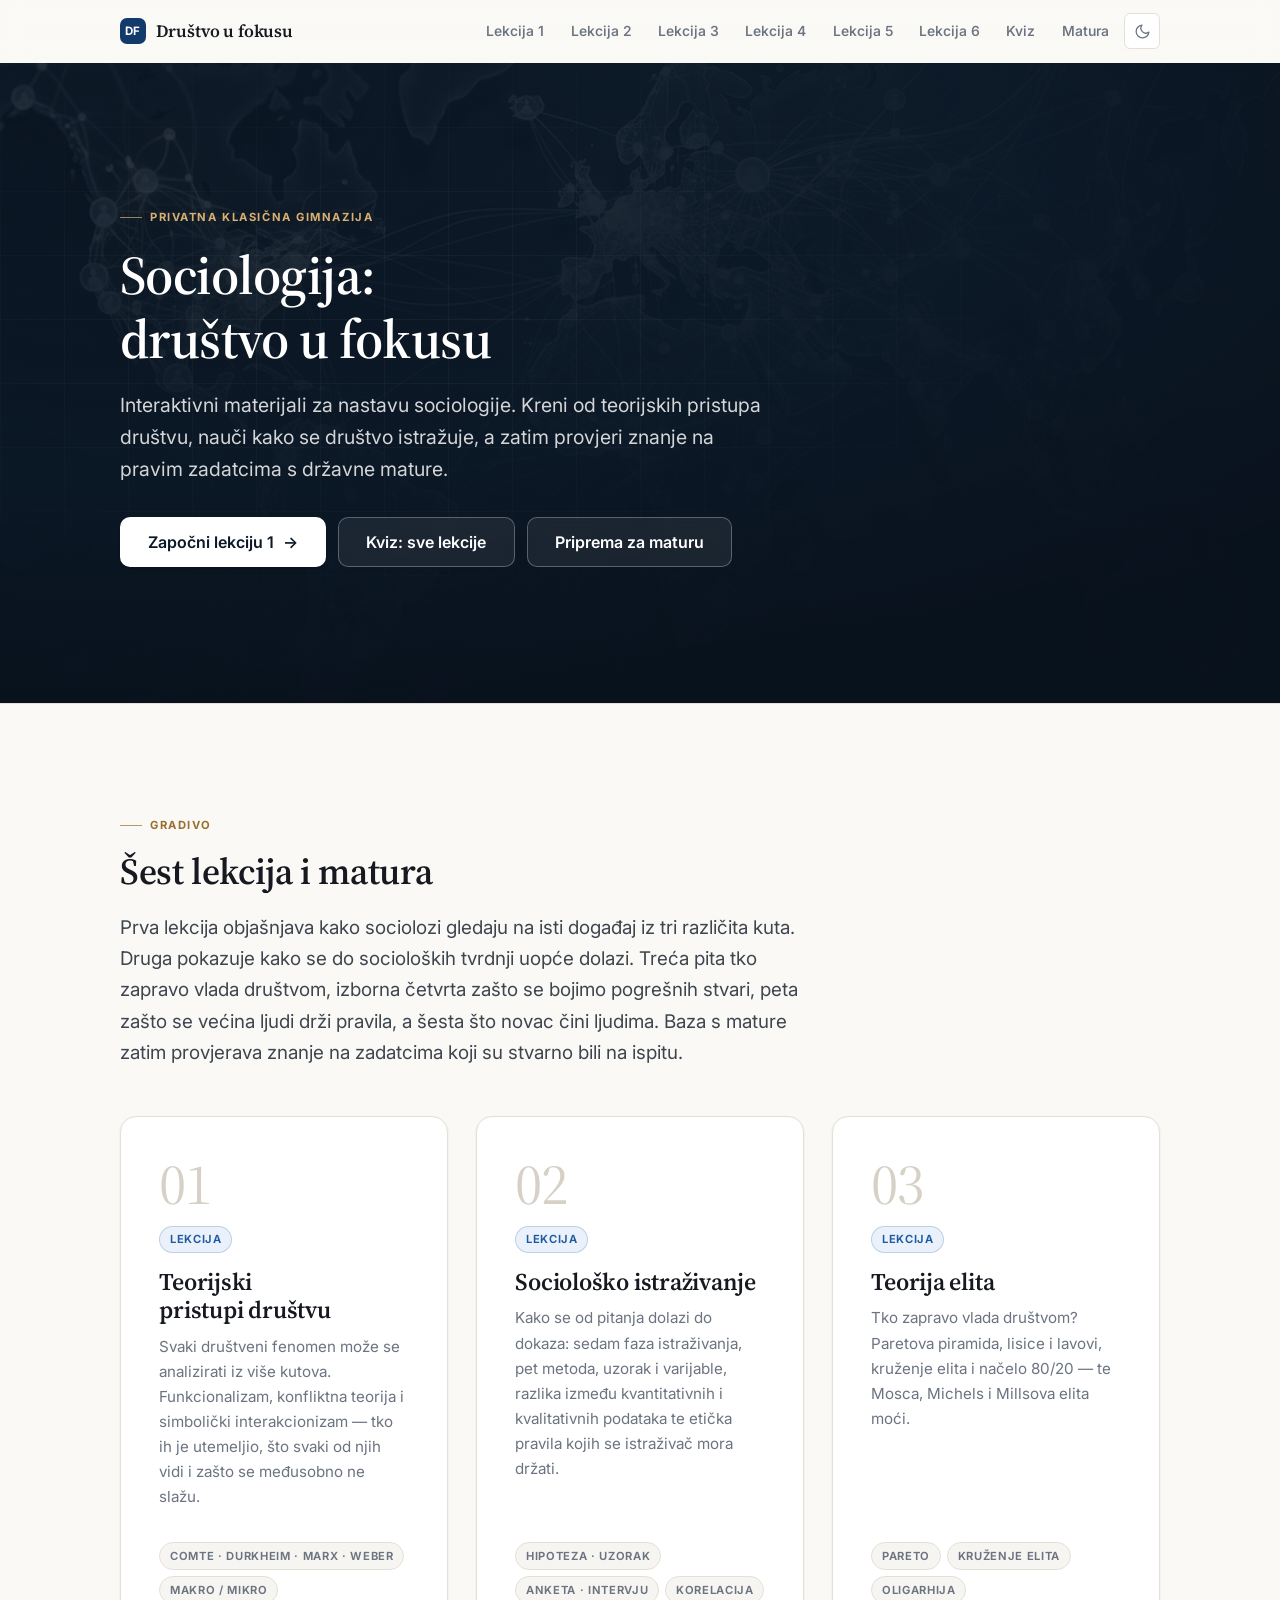
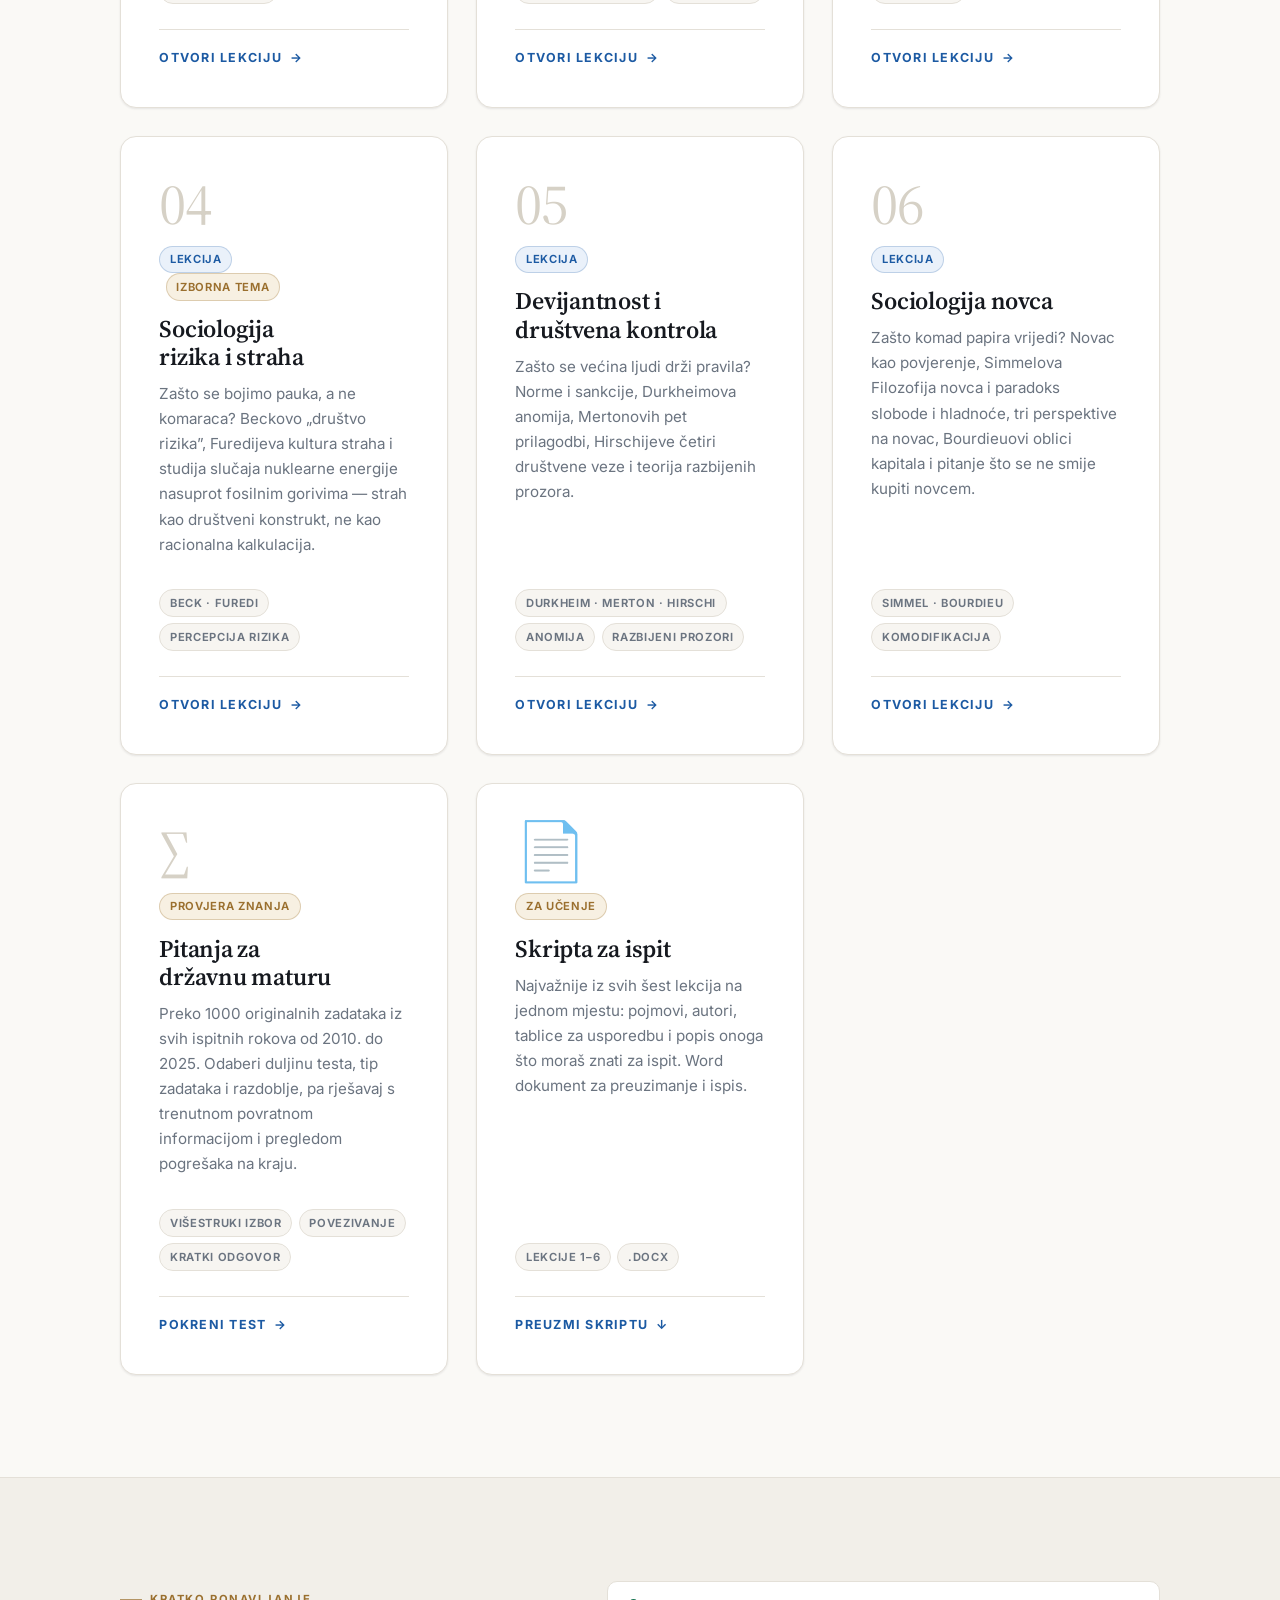
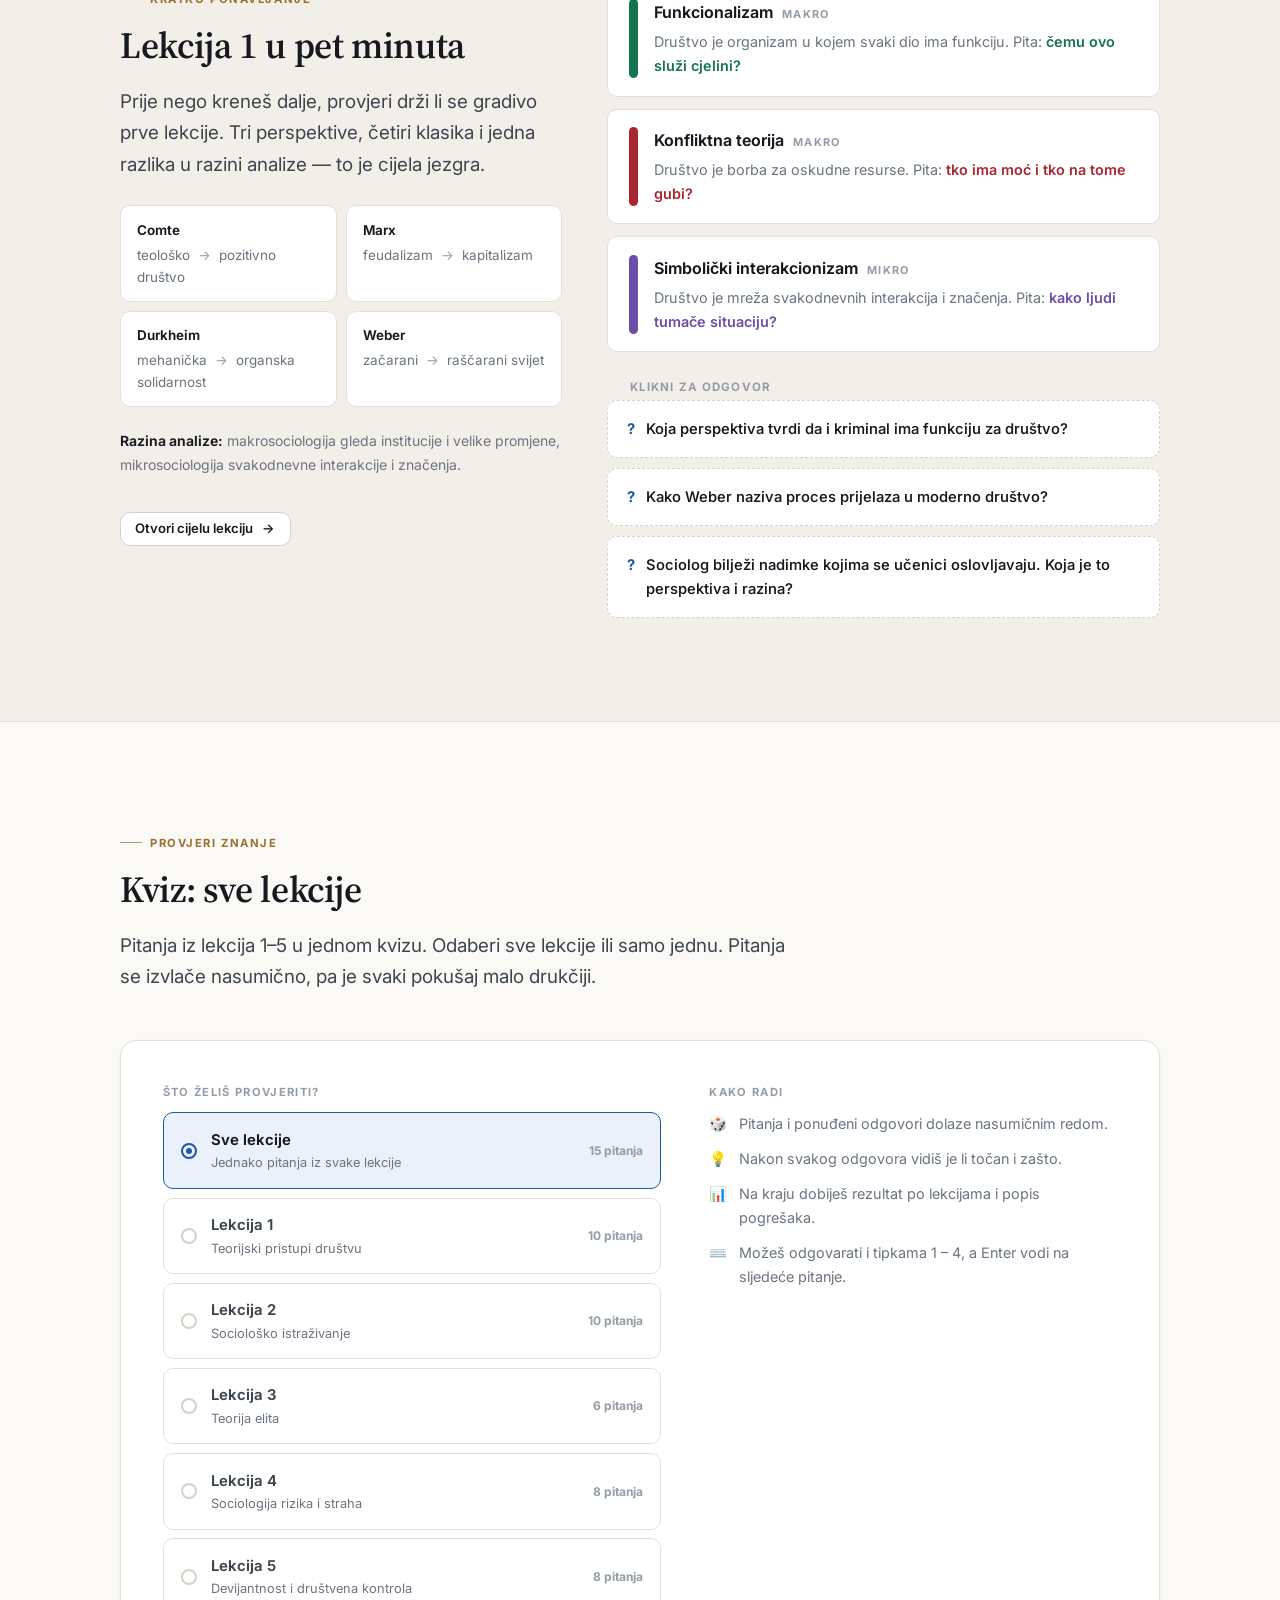
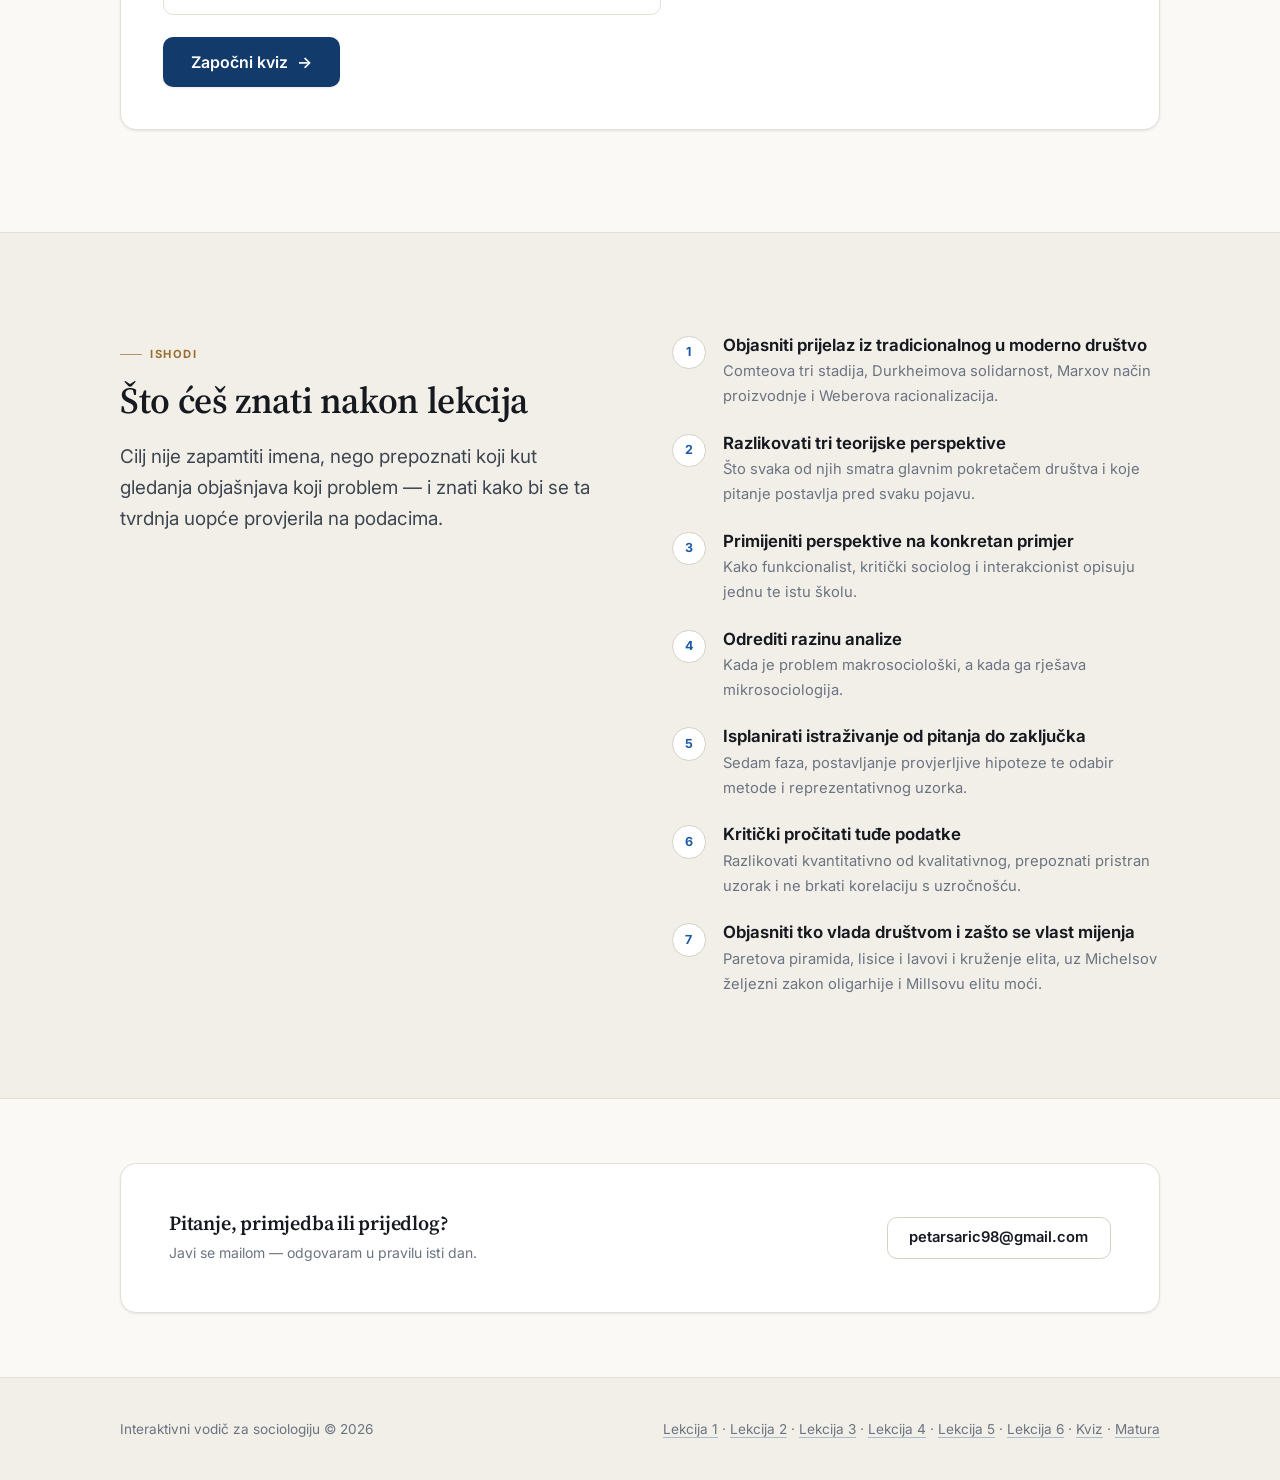
==== commit 2a63ce01: "Dodaj lekciju 6 (sociologija novca), skriptu za ispit i lekciju 5 u kviz Co-Authored-By: Claude Opus" ====
--- a/index.html
+++ b/index.html
@@ -191,6 +191,7 @@
       <a class="nav__link nav__link--opt" href="sociologija3elite.html">Lekcija 3</a>
       <a class="nav__link nav__link--opt" href="sociologija4rizik.html">Lekcija 4</a>
       <a class="nav__link nav__link--opt" href="sociologija5devijantnost.html">Lekcija 5</a>
+      <a class="nav__link nav__link--opt" href="sociologija6novac.html">Lekcija 6</a>
       <a class="nav__link" href="#kviz">Kviz</a>
       <a class="nav__link" href="maturakviz.html">Matura</a>
       <button class="icon-btn" type="button" data-theme-toggle aria-label="Promijeni temu">
@@ -234,11 +235,11 @@
     <div class="wrap">
       <div class="section-head reveal">
         <p class="kicker">Gradivo</p>
-        <h2>Pet lekcija i matura</h2>
+        <h2>Šest lekcija i matura</h2>
         <p class="lede">
           Prva lekcija objašnjava kako sociolozi gledaju na isti događaj iz tri različita
           kuta. Druga pokazuje kako se do socioloških tvrdnji uopće dolazi. Treća pita tko
-          zapravo vlada društvom, izborna četvrta zašto se bojimo pogrešnih stvari, a peta zašto se većina ljudi drži pravila. Baza
+          zapravo vlada društvom, izborna četvrta zašto se bojimo pogrešnih stvari, peta zašto se većina ljudi drži pravila, a šesta što novac čini ljudima. Baza
           s mature zatim provjerava znanje na zadatcima koji su stvarno bili na ispitu.
         </p>
       </div>
@@ -348,6 +349,26 @@
           </div>
         </a>
 
+        <a class="card lesson-card reveal" href="sociologija6novac.html">
+          <div class="lesson-card__body">
+            <div class="lesson-card__num">06</div>
+            <span class="tag tag--brand">Lekcija</span>
+            <h3 style="margin-top:.9rem">Sociologija novca</h3>
+            <p>
+              Zašto komad papira vrijedi? Novac kao povjerenje, Simmelova Filozofija novca
+              i paradoks slobode i hladnoće, tri perspektive na novac, Bourdieuovi oblici
+              kapitala i pitanje što se ne smije kupiti novcem.
+            </p>
+            <div class="lesson-card__topics">
+              <span class="tag">Simmel · Bourdieu</span>
+              <span class="tag">Komodifikacija</span>
+            </div>
+            <div class="lesson-card__foot">
+              <span>Otvori lekciju</span><span aria-hidden="true">→</span>
+            </div>
+          </div>
+        </a>
+
         <a class="card lesson-card reveal" href="maturakviz.html">
           <div class="lesson-card__body">
             <div class="lesson-card__num">∑</div>
@@ -369,6 +390,26 @@
           </div>
         </a>
 
+        <a class="card lesson-card reveal" href="Sociologija_Skripta_za_ispit.docx" download>
+          <div class="lesson-card__body">
+            <div class="lesson-card__num">📄</div>
+            <span class="tag tag--gold">Za učenje</span>
+            <h3 style="margin-top:.9rem">Skripta za ispit</h3>
+            <p>
+              Najvažnije iz svih šest lekcija na jednom mjestu: pojmovi, autori, tablice
+              za usporedbu i popis onoga što moraš znati za ispit. Word dokument za
+              preuzimanje i ispis.
+            </p>
+            <div class="lesson-card__topics">
+              <span class="tag">Lekcije 1–6</span>
+              <span class="tag">.docx</span>
+            </div>
+            <div class="lesson-card__foot">
+              <span>Preuzmi skriptu</span><span aria-hidden="true">↓</span>
+            </div>
+          </div>
+        </a>
+
       </div>
     </div>
   </section>
@@ -480,7 +521,7 @@
         <p class="kicker">Provjeri znanje</p>
         <h2>Kviz: sve lekcije</h2>
         <p class="lede">
-          Pitanja iz lekcija 1–4 u jednom kvizu. Odaberi sve lekcije ili samo jednu.
+          Pitanja iz lekcija 1–5 u jednom kvizu. Odaberi sve lekcije ili samo jednu.
           Pitanja se izvlače nasumično, pa je svaki pokušaj malo drukčiji.
         </p>
       </div>
@@ -518,6 +559,11 @@
                   <span class="scope__name">Lekcija 4 <span class="scope__sub">Sociologija rizika i straha</span></span>
                   <span class="scope__count" data-count="4"></span>
                 </button>
+                <button class="scope__opt" type="button" role="radio" aria-checked="false" tabindex="-1" data-scope="5">
+                  <span class="scope__dot" aria-hidden="true"></span>
+                  <span class="scope__name">Lekcija 5 <span class="scope__sub">Devijantnost i društvena kontrola</span></span>
+                  <span class="scope__count" data-count="5"></span>
+                </button>
               </div>
               <button class="btn btn--primary btn--lg" type="button" id="quizGo" style="margin-top:1.4rem">
                 Započni kviz <span class="btn__arrow" aria-hidden="true">→</span>
@@ -681,6 +727,7 @@
       <a href="sociologija3elite.html">Lekcija 3</a> ·
       <a href="sociologija4rizik.html">Lekcija 4</a> ·
       <a href="sociologija5devijantnost.html">Lekcija 5</a> ·
+      <a href="sociologija6novac.html">Lekcija 6</a> ·
       <a href="#kviz">Kviz</a> ·
       <a href="maturakviz.html">Matura</a>
     </p>
@@ -839,11 +886,36 @@
     { l: 4, q: 'Kako funkcionalizam gleda na zajednički strah od bolesti ili katastrofa?',
       o: ['Kao poticaj na kolektivnu akciju koja jača društvo (bolnice, zakoni, vatrogasci)', 'Kao sredstvo kojim elite kontroliraju mase', 'Kao značenje koje ljudi stvaraju u razgovoru', 'Kao znak raspada društva'],
       why: 'Za funkcionalizam percepcija rizika ima funkciju: pokreće prilagodbu koja koristi cijelom sustavu.' },
+    // Lekcija 5 — devijantnost i društvena kontrola
+    { l: 5, q: 'Sportašica jako želi osvojiti medalju, ali zna da poštenim treningom neće stići do vrha, pa počne uzimati zabranjene supstance. Koji je to Mertonov način prilagodbe?',
+      o: ['Inovacija', 'Konformizam', 'Ritualizam', 'Povlačenje'],
+      why: 'Cilj (pobjeda) je prihvaćen, ali sredstvo (doping) je nedopušteno. To je inovacija: cilj ✓, sredstva ✗.' },
+    { l: 5, q: 'Kako Durkheim naziva stanje u kojem društvene norme slabe ili postaju nejasne, pa ljudi ne znaju što se od njih očekuje?',
+      o: ['Anomija', 'Alijenacija', 'Etiketiranje', 'Racionalizacija'],
+      why: 'Anomija (grč. bez zakona) javlja se u razdobljima naglih promjena: ratova, ekonomskih kriza, brze modernizacije.' },
+    { l: 5, q: 'Zašto Durkheim smatra da je zločin „normalna” društvena pojava?',
+      o: ['Jer postoji u svakom društvu i ima funkcije: pokazuje granice, jača zajedništvo i omogućuje promjenu', 'Jer ga treba poticati da bi društvo napredovalo', 'Jer ga čine samo psihički bolesne osobe', 'Jer ga država nikad ne može spriječiti'],
+      why: 'Normalno ne znači poželjno. Reakcija na zločin potvrđuje norme i povezuje zajednicu, a ponekad je današnji „prijestupnik” sutrašnji reformator, kao Sokrat.' },
+    { l: 5, q: 'Službenik je odavno odustao od napredovanja, ali i dalje do minute poštuje svaku proceduru, čak i kad nema smisla. Koji je to Mertonov način prilagodbe?',
+      o: ['Ritualizam', 'Inovacija', 'Pobuna', 'Konformizam'],
+      why: 'Cilj je napušten, ali se pravila i dalje mehanički slijede, kao ritual: cilj ✗, sredstva ✓.' },
+    { l: 5, q: 'Učenik se u razredu stalno hvali, a ostali mu se počnu podsmjehivati i prestanu ga zvati na druženja. O kakvoj je sankciji riječ?',
+      o: ['Neformalnoj negativnoj sankciji', 'Formalnoj negativnoj sankciji', 'Neformalnoj pozitivnoj sankciji', 'Formalnoj pozitivnoj sankciji'],
+      why: 'Podsmijeh i isključivanje su reakcija okoline, a ne institucije, pa je sankcija neformalna. Budući da je kazna, a ne nagrada, ona je negativna. Formalna bi bila npr. ukor ili novčana kazna.' },
+    { l: 5, q: 'Koja je tvrdnja o devijantnosti i kriminalu točna?',
+      o: ['Kriminal je samo onaj dio devijantnosti koji krši zakon', 'Devijantnost i kriminal su sinonimi', 'Svako devijantno ponašanje je kazneno djelo', 'Kriminal se odnosi samo na nasilna djela'],
+      why: 'Devijantno je svako odstupanje od društvenih normi koje izaziva negativnu reakciju, npr. nepristojnost. Kriminalno je samo ono što je zakonom propisano kao kazneno djelo.' },
+    { l: 5, q: 'Prije pedesetak godina profesori su pušili u razredu i nitko se nije bunio, a danas bi to bio skandal. Što ovaj primjer pokazuje o devijantnosti?',
+      o: ['Da je devijantnost relativna: isto ponašanje može biti normalno u jednom vremenu ili mjestu, a devijantno u drugom', 'Da su ljudi nekad bili manje moralni', 'Da se devijantnost odnosi samo na kršenje zakona', 'Da norme nikad ne vrijede dugo'],
+      why: 'Što je devijantno, ovisi o normama određene zajednice i razdoblja. Relativnost ipak ima granice: sva poznata društva osuđuju ubojstvo unutar zajednice, krađu i izdaju.' },
+    { l: 5, q: 'Skupina ljudi odbacuje potrošačko društvo i karijeru, odlazi na selo i osniva zajednicu koja živi po potpuno drugačijim pravilima. Koji je to Mertonov način prilagodbe?',
+      o: ['Pobuna', 'Povlačenje', 'Ritualizam', 'Inovacija'],
+      why: 'Pobuna ne odbacuje samo postojeće ciljeve i sredstva, nego ih zamjenjuje novima. Povlačenje također odbacuje oboje, ali bez novog cilja: osoba se jednostavno povlači iz društva.' },
 
   ];
 
-  var LESSONS = [1, 2, 3, 4];
-  var SIZE = { all: 12, 1: 10, 2: 10, 3: 6, 4: 8 };
+  var LESSONS = [1, 2, 3, 4, 5];
+  var SIZE = { all: 15, 1: 10, 2: 10, 3: 6, 4: 8, 5: 8 };
   var LABEL = { 1: 'Lekcija 1', 2: 'Lekcija 2', 3: 'Lekcija 3', 4: 'Lekcija 4', 5: 'Lekcija 5' };
   var LINK = { 1: 'sociologija1perspektive.html', 2: 'sociologija2istrazivanje.html', 3: 'sociologija3elite.html',
                4: 'sociologija4rizik.html', 5: 'sociologija5devijantnost.html' };
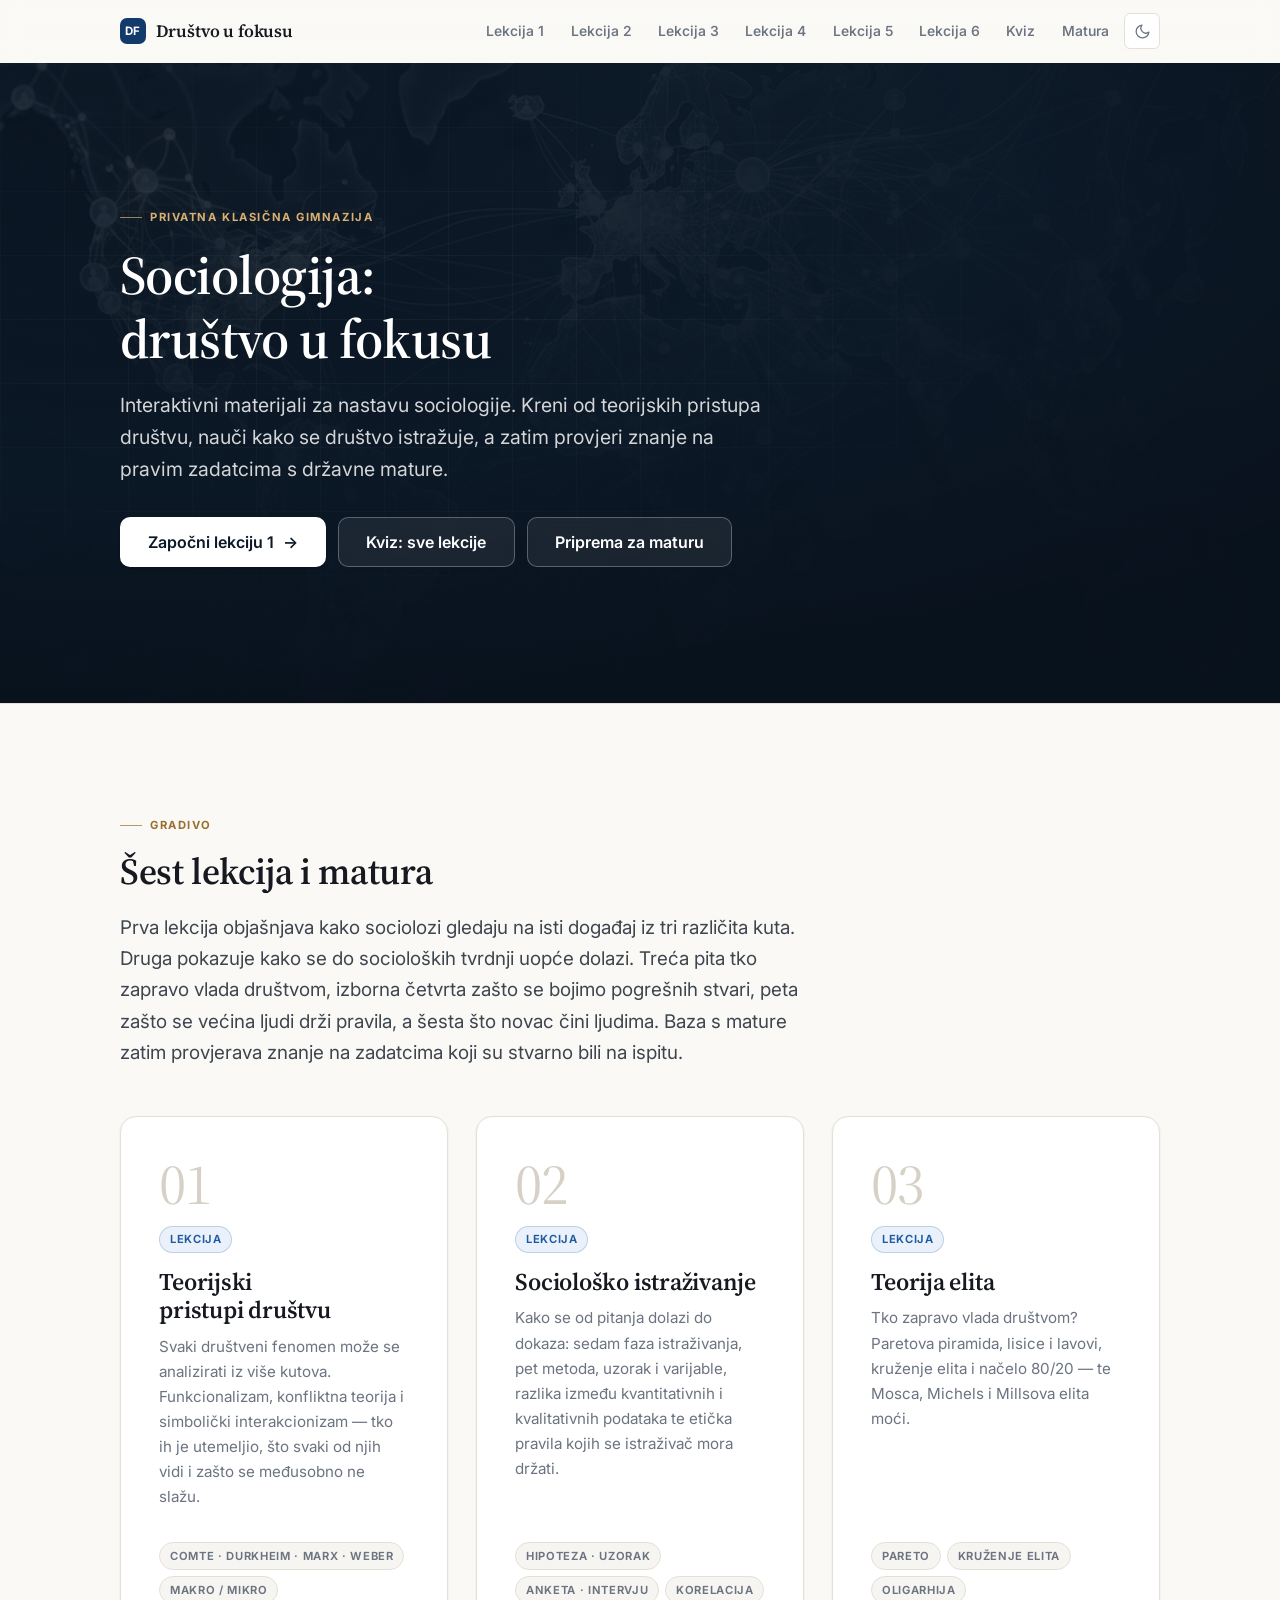
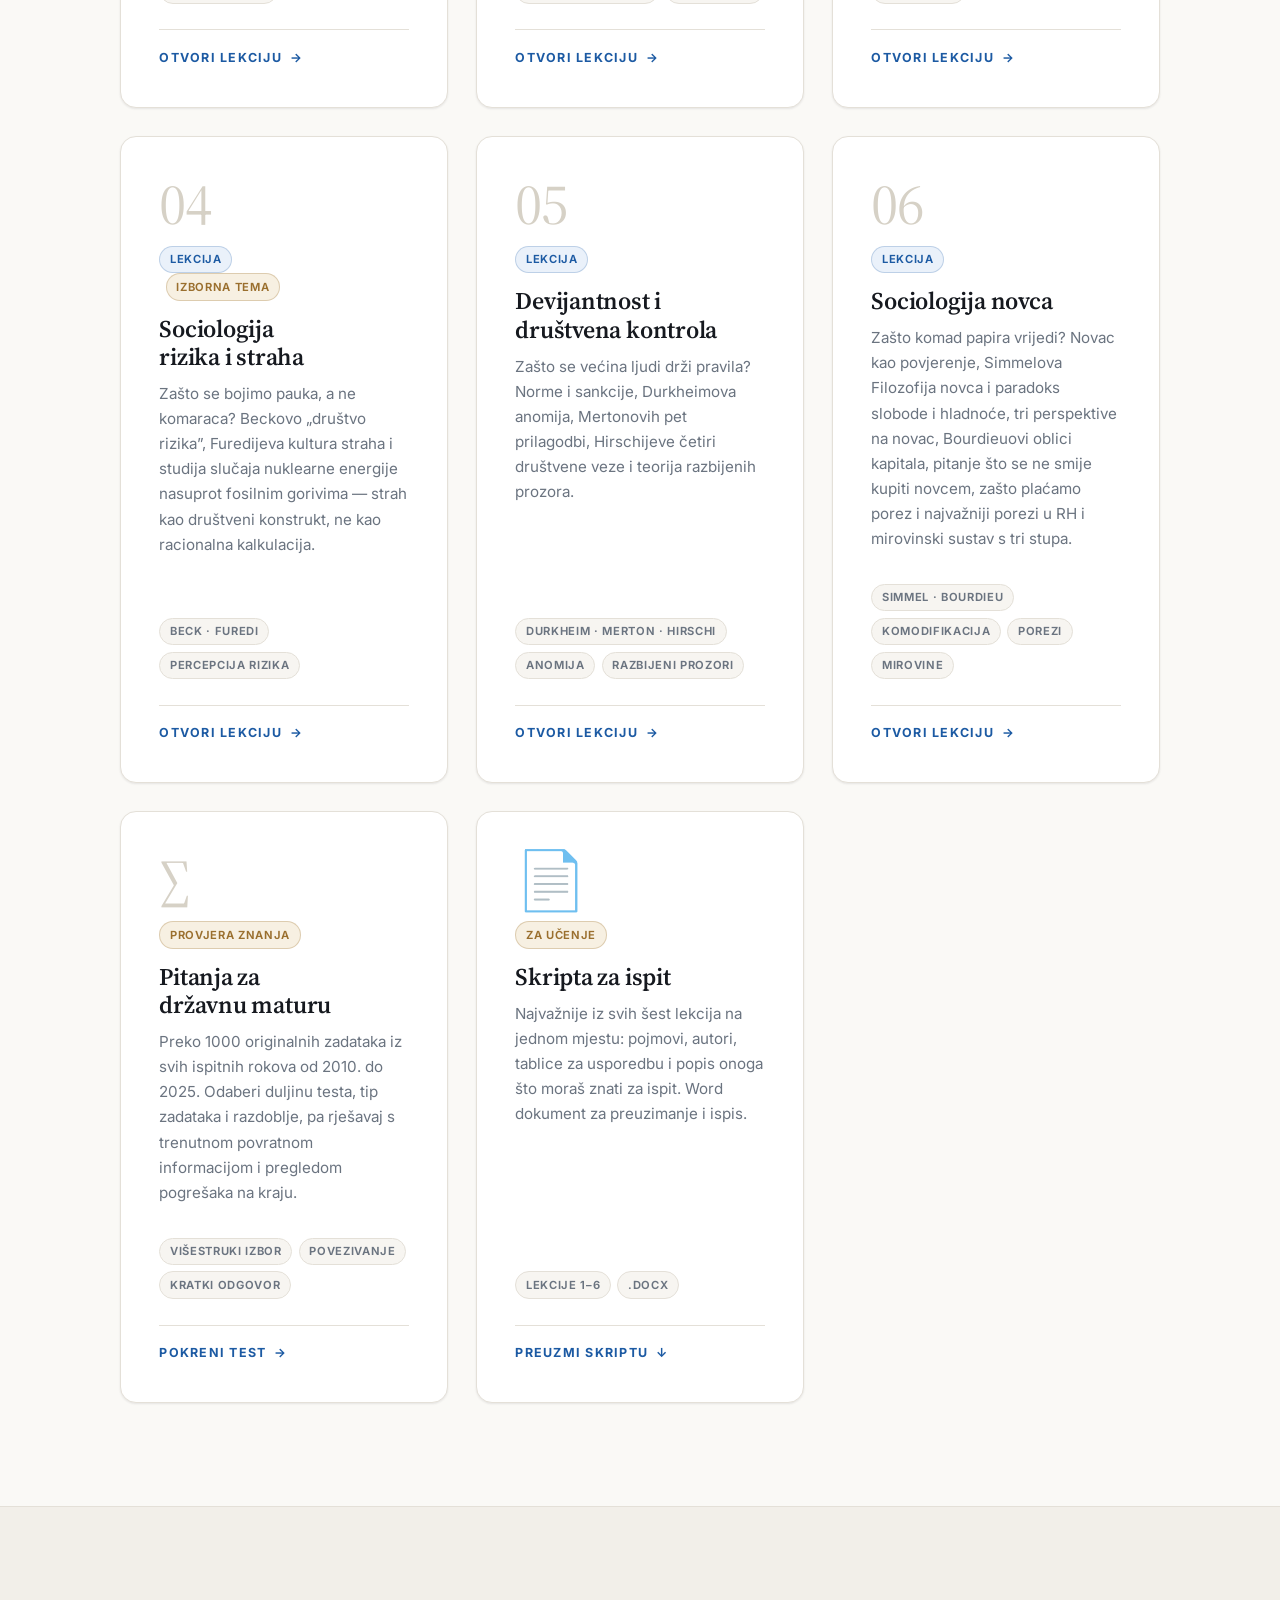
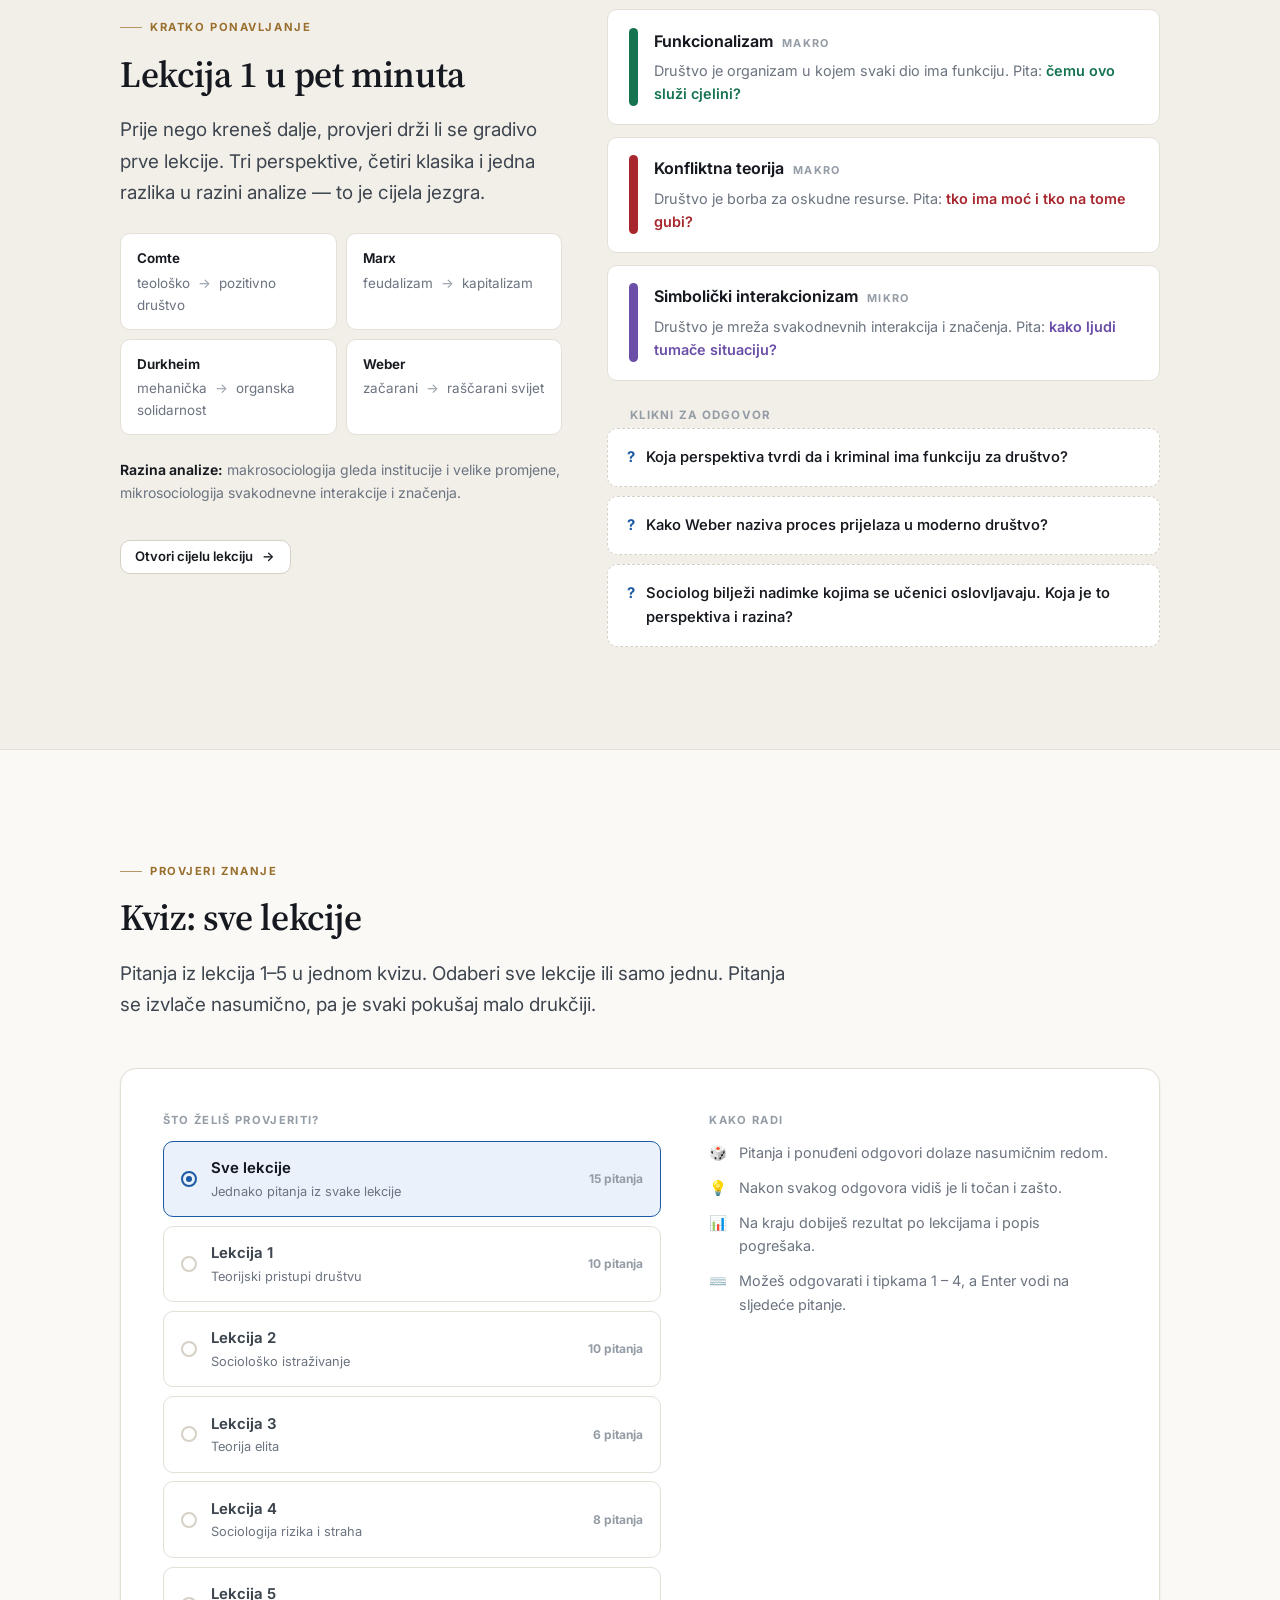
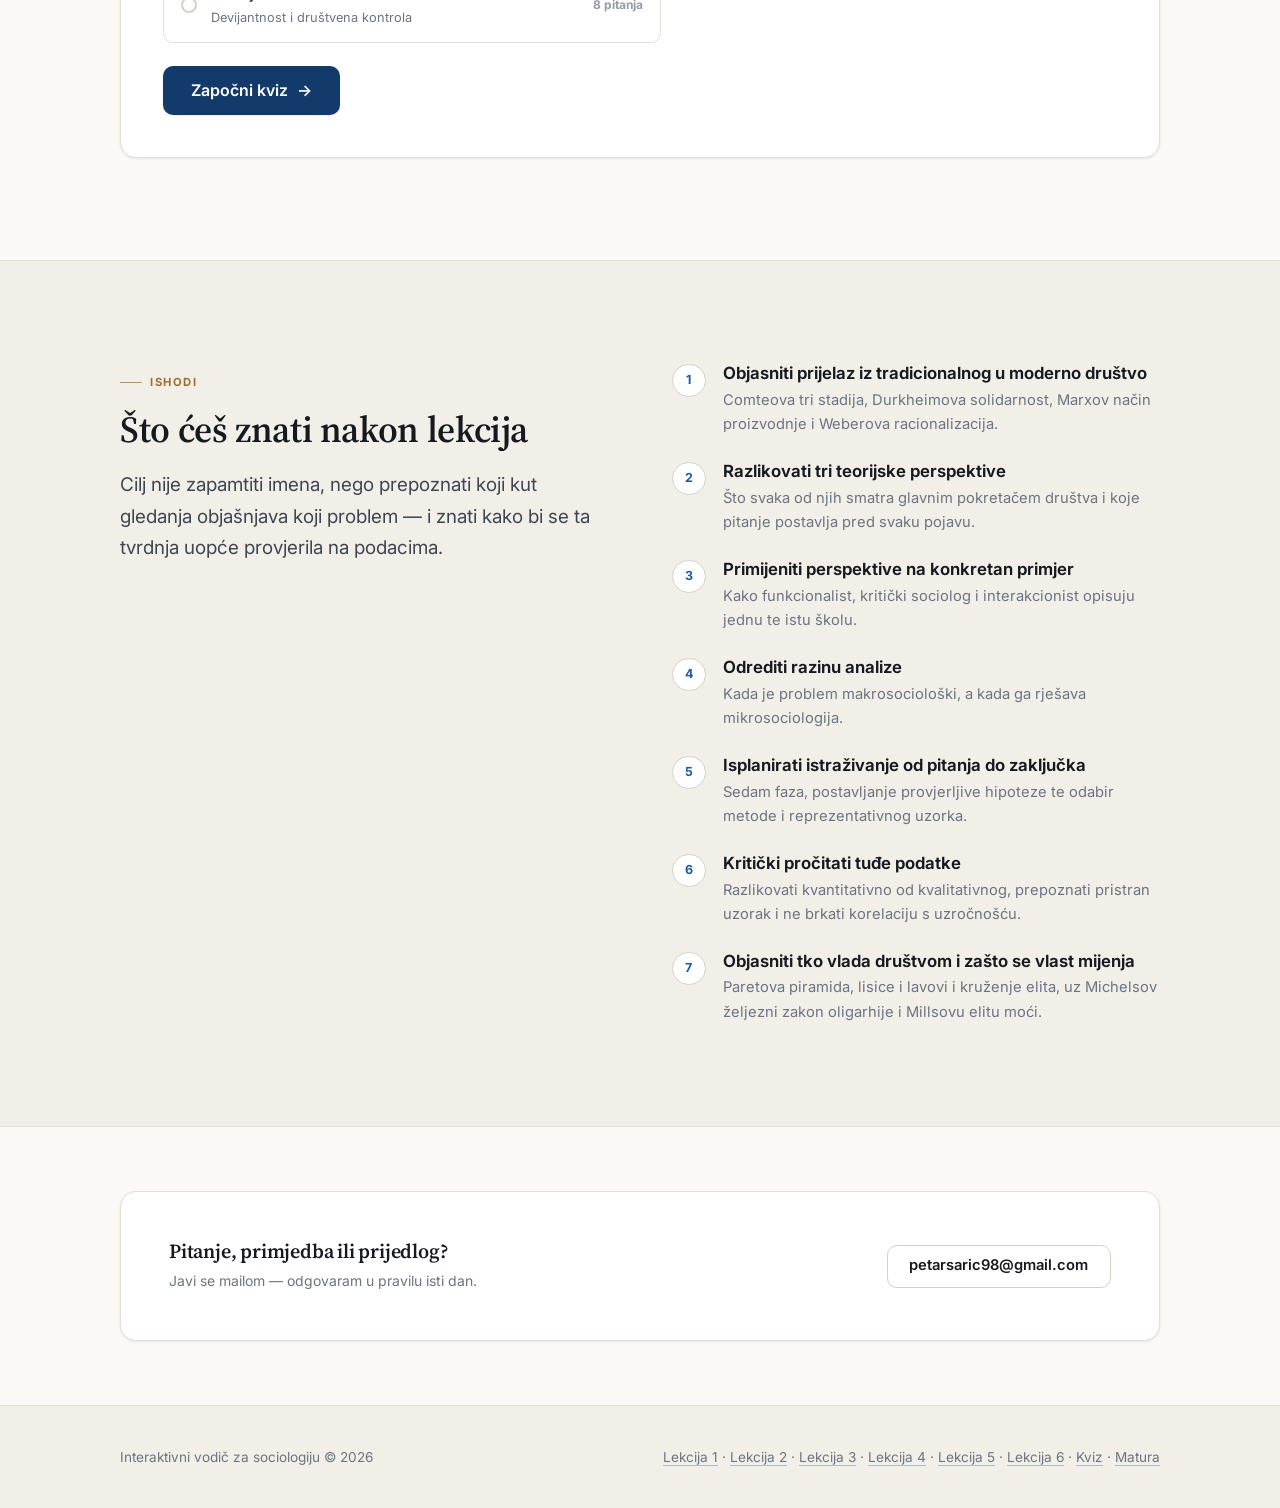
==== commit 2679dd7d: "Dopuni lekciju 6 (sociologija novca): porezi u RH i mirovinski sustav s tri stupa Co-Authored-By: Cl" ====
--- a/index.html
+++ b/index.html
@@ -1,1127 +1,1130 @@
-<!DOCTYPE html>
-<html lang="hr" data-theme="light">
-<head>
-<meta charset="UTF-8">
-<meta name="viewport" content="width=device-width, initial-scale=1">
-<title>Društvo u fokusu — Sociologija</title>
-<meta name="description" content="Interaktivni vodič kroz sociologiju: lekcije o teorijskim pristupima društvu, sociološkom istraživanju i teoriji elita, kviz za ponavljanje te baza od preko 1000 pitanja s državne mature.">
-<meta name="theme-color" content="#0b1826">
-<link rel="preconnect" href="https://fonts.googleapis.com">
-<link rel="preconnect" href="https://fonts.gstatic.com" crossorigin>
-<link href="https://fonts.googleapis.com/css2?family=Inter:wght@400;500;600;700&family=Source+Serif+4:opsz,wght@8..60,400;8..60,600;8..60,700&display=swap" rel="stylesheet">
-<link rel="stylesheet" href="assets/style.css">
-<script>
-  (function () {
-    try {
-      var t = localStorage.getItem('df-theme');
-      if (!t) t = window.matchMedia('(prefers-color-scheme: dark)').matches ? 'dark' : 'light';
-      document.documentElement.setAttribute('data-theme', t);
-    } catch (e) {}
-    document.documentElement.classList.add('js');
-  })();
-</script>
-<style>
-  /* --- specifično za naslovnicu --- */
-  .lesson-card { position: relative; overflow: hidden; padding: 0; }
-  .lesson-card__body { padding: clamp(1.6rem, 3.5vw, 2.4rem); display: flex; flex-direction: column; flex: 1; }
-  .lesson-card__num {
-    font-family: var(--serif); font-size: 3.6rem; line-height: 1;
-    color: var(--line-2); margin-bottom: .8rem; letter-spacing: -.03em;
-  }
-  .lesson-card:hover .lesson-card__num { color: var(--brand-2); transition: color .3s; }
-  .lesson-card h3 { font-size: 1.5rem; margin-bottom: .6rem; }
-  .lesson-card p { color: var(--muted); font-size: .95rem; flex: 1; }
-  .lesson-card__foot {
-    display: flex; align-items: center; gap: .5rem;
-    margin-top: 1.6rem; padding-top: 1.1rem; border-top: 1px solid var(--line);
-    font-size: .78rem; font-weight: 700; letter-spacing: .1em; text-transform: uppercase;
-    color: var(--brand-2);
-  }
-  .lesson-card:hover .lesson-card__foot span:last-child { transform: translateX(4px); }
-  .lesson-card__foot span:last-child { transition: transform .2s; }
-  .lesson-card__topics { display: flex; flex-wrap: wrap; gap: .4rem; margin-top: 1.1rem; }
-
-  .outcome { display: flex; gap: 1.1rem; }
-  .outcome__n {
-    flex: none; width: 2.1rem; height: 2.1rem; display: grid; place-items: center;
-    border-radius: 50%; border: 1px solid var(--line-2);
-    font-size: .78rem; font-weight: 700; color: var(--brand-2); background: var(--surface);
-  }
-  .outcome h4 { margin-bottom: .25rem; }
-  .outcome p { color: var(--muted); font-size: .92rem; }
-
-  .cta {
-    display: flex; flex-wrap: wrap; align-items: center; justify-content: space-between;
-    gap: 1.5rem;
-  }
-
-  /* --- kratko ponavljanje 1. lekcije --- */
-  .recap { display: grid; gap: clamp(1.5rem, 3.5vw, 3rem); grid-template-columns: minmax(0, 1fr) minmax(0, 1.25fr); align-items: start; }
-  @media (max-width: 900px) { .recap { grid-template-columns: 1fr; } }
-
-  .recap__list { display: grid; gap: .75rem; }
-  .recap__item {
-    display: grid; grid-template-columns: .55rem 1fr; gap: 1rem;
-    padding: 1.1rem 1.3rem;
-    background: var(--surface); border: 1px solid var(--line); border-radius: var(--r-md);
-  }
-  .recap__bar { border-radius: 999px; background: var(--accent, var(--brand-2)); }
-  .recap__head { display: flex; flex-wrap: wrap; align-items: baseline; gap: .6rem; margin-bottom: .3rem; }
-  .recap__name { font-weight: 650; color: var(--ink); }
-  .recap__level { font-size: .68rem; letter-spacing: .11em; text-transform: uppercase; font-weight: 700; color: var(--faint); }
-  .recap__q { font-size: .9rem; color: var(--muted); margin: 0; }
-  .recap__q em { color: var(--accent, var(--brand-2)); font-style: normal; font-weight: 600; }
-
-  .classics { display: grid; gap: .55rem; grid-template-columns: repeat(auto-fit, minmax(min(100%, 185px), 1fr)); margin-top: 1.6rem; }
-  .classic {
-    padding: .8rem 1rem; border: 1px solid var(--line); border-radius: var(--r-md);
-    background: var(--surface); font-size: .84rem;
-  }
-  .classic b { display: block; color: var(--ink); font-weight: 650; margin-bottom: .15rem; }
-  .classic span { color: var(--muted); }
-  .classic i { font-style: normal; color: var(--faint); padding-inline: .25rem; }
-
-  .flip { display: grid; gap: .6rem; }
-  .flip__card {
-    width: 100%; text-align: left; font: inherit; cursor: pointer;
-    padding: 1rem 1.2rem; border-radius: var(--r-md);
-    border: 1px dashed var(--line-2); background: var(--surface);
-    transition: border-color .2s, background .2s;
-  }
-  .flip__card:hover { border-color: var(--brand-2); background: var(--surface-2); }
-  .flip__card[aria-expanded="true"] { border-style: solid; border-color: color-mix(in srgb, var(--ok) 45%, transparent); background: var(--ok-soft); }
-  .flip__q { display: flex; gap: .7rem; align-items: flex-start; font-size: .92rem; color: var(--ink); font-weight: 550; }
-  .flip__q::before { content: "?"; flex: none; font-weight: 700; color: var(--brand-2); }
-  .flip__a { margin: .7rem 0 0 1.4rem; font-size: .88rem; color: var(--ok); font-weight: 600; }
-  .flip__a[hidden] { display: none; }
-  .flip__hint { font-size: .72rem; letter-spacing: .1em; text-transform: uppercase; color: var(--faint); font-weight: 700; margin: 0 0 .2rem 1.4rem; }
-
-  /* --- kviz: sve lekcije --- */
-  .quiz { padding: 0; overflow: hidden; scroll-margin-top: calc(var(--nav-h) + 1rem); }
-  .quiz__screen { padding: clamp(1.5rem, 4vw, 2.6rem); }
-  .quiz__screen[hidden] { display: none; }
-
-  .quiz__intro { display: grid; gap: clamp(1.5rem, 4vw, 3rem); grid-template-columns: minmax(0, 1.1fr) minmax(0, .9fr); align-items: start; }
-  @media (max-width: 820px) { .quiz__intro { grid-template-columns: 1fr; } }
-  .quiz__label { font-size: .7rem; letter-spacing: .12em; text-transform: uppercase; font-weight: 700; color: var(--faint); margin-bottom: .7rem; }
-  .scope { display: grid; gap: .55rem; }
-  .scope__opt {
-    display: grid; grid-template-columns: auto 1fr auto; align-items: center; gap: .85rem;
-    width: 100%; padding: .9rem 1.1rem; text-align: left;
-    border: 1px solid var(--line); border-radius: var(--r-md); background: var(--surface);
-    font: inherit; color: var(--ink-2); cursor: pointer;
-    transition: border-color .18s, background .18s;
-  }
-  .scope__opt:hover { border-color: var(--line-2); background: var(--surface-2); }
-  .scope__opt[aria-checked="true"] { border-color: var(--brand-2); background: var(--brand-soft); color: var(--ink); }
-  .scope__dot { width: 16px; height: 16px; border-radius: 50%; border: 2px solid var(--line-2); display: grid; place-items: center; }
-  .scope__opt[aria-checked="true"] .scope__dot { border-color: var(--brand-2); }
-  .scope__opt[aria-checked="true"] .scope__dot::after { content: ""; width: 6px; height: 6px; border-radius: 50%; background: var(--brand-2); }
-  .scope__name { font-weight: 650; font-size: .93rem; }
-  .scope__sub { display: block; font-size: .8rem; color: var(--muted); font-weight: 400; }
-  .scope__count { font-size: .75rem; font-weight: 700; color: var(--faint); }
-  .quiz__rules { margin: 0; padding: 0; list-style: none; display: grid; gap: .7rem; }
-  .quiz__rules li { display: flex; gap: .7rem; font-size: .9rem; color: var(--muted); }
-  .quiz__rules li span { flex: none; }
-
-  .quiz__top { display: flex; flex-wrap: wrap; align-items: center; justify-content: space-between; gap: .6rem 1rem; margin-bottom: .9rem; }
-  .quiz__count { font-size: .8rem; font-weight: 700; letter-spacing: .06em; color: var(--muted); }
-  .quiz__meter { height: 4px; border-radius: 999px; background: var(--surface-2); border: 0; overflow: hidden; margin-bottom: clamp(1.4rem, 3vw, 2rem); }
-  .quiz__meter span { display: block; height: 100%; width: 0; background: linear-gradient(90deg, var(--brand-2), var(--gold)); transition: width .35s ease; }
-  .quiz__q { font-size: clamp(1.15rem, 1.05rem + .5vw, 1.4rem); margin-bottom: 1.3rem; max-width: 60ch; }
-  .quiz__opts { display: grid; gap: .55rem; }
-  .quiz__opt {
-    display: flex; align-items: flex-start; gap: .8rem; width: 100%; text-align: left;
-    padding: .85rem 1.1rem; border: 1px solid var(--line); border-radius: var(--r-md);
-    background: var(--surface); color: var(--ink-2);
-    font: inherit; font-size: .94rem; cursor: pointer;
-    transition: border-color .18s, background .18s, color .18s;
-  }
-  .quiz__opt:hover:not(:disabled) { border-color: var(--brand-2); background: var(--surface-2); }
-  .quiz__opt:disabled { cursor: default; }
-  .quiz__opt .k {
-    flex: none; width: 1.6rem; height: 1.6rem; display: grid; place-items: center;
-    border-radius: 50%; border: 1px solid var(--line-2);
-    font-size: .75rem; font-weight: 700; color: var(--faint);
-  }
-  .quiz__opt.is-right { border-color: var(--ok); background: var(--ok-soft); color: var(--ok); }
-  .quiz__opt.is-right .k { border-color: var(--ok); color: var(--ok); }
-  .quiz__opt.is-wrong { border-color: var(--bad); background: var(--bad-soft); color: var(--bad); }
-  .quiz__opt.is-wrong .k { border-color: var(--bad); color: var(--bad); }
-  .quiz__feedback { margin-top: 1.1rem; }
-  .quiz__feedback[hidden] { display: none; }
-  .quiz__feedback.is-right { border-color: color-mix(in srgb, var(--ok) 30%, transparent); background: var(--ok-soft); }
-  .quiz__feedback.is-wrong { border-color: color-mix(in srgb, var(--bad) 30%, transparent); background: var(--bad-soft); }
-  .quiz__bottom { display: flex; flex-wrap: wrap; align-items: center; justify-content: space-between; gap: 1rem; margin-top: 1.5rem; padding-top: 1.2rem; border-top: 1px solid var(--line); }
-
-  .result { display: grid; gap: clamp(1.5rem, 4vw, 3rem); grid-template-columns: minmax(0, .8fr) minmax(0, 1.2fr); align-items: start; }
-  @media (max-width: 820px) { .result { grid-template-columns: 1fr; } }
-  .result__big { font-family: var(--serif); font-size: clamp(3.2rem, 2.4rem + 4vw, 5rem); line-height: 1; color: var(--ink); letter-spacing: -.03em; }
-  .result__big small { font-size: .45em; color: var(--faint); }
-  .result__pct { font-size: .8rem; font-weight: 700; letter-spacing: .1em; text-transform: uppercase; color: var(--gold); margin: .5rem 0 1rem; }
-  .result__msg { color: var(--ink-2); }
-  .result__actions { display: flex; flex-wrap: wrap; gap: .6rem; margin-top: 1.4rem; }
-  .bylesson { display: grid; gap: .9rem; margin-bottom: 1.6rem; }
-  .bylesson__row { display: grid; grid-template-columns: 6.5rem 1fr auto; gap: .9rem; align-items: center; font-size: .86rem; }
-  .bylesson__name { font-weight: 650; color: var(--ink-2); }
-  .bylesson__track { height: 8px; border-radius: 999px; background: var(--surface-2); border: 1px solid var(--line); overflow: hidden; }
-  .bylesson__fill { display: block; height: 100%; background: var(--brand-2); border-radius: 999px; }
-  .bylesson__val { font-weight: 650; color: var(--muted); font-variant-numeric: tabular-nums; }
-  .misses { display: grid; gap: .6rem; }
-  .miss { padding: .9rem 1.1rem; border: 1px solid var(--line); border-radius: var(--r-md); background: var(--surface-2); font-size: .88rem; }
-  .miss__q { color: var(--ink); font-weight: 600; margin-bottom: .35rem; }
-  .miss__a { color: var(--muted); margin: 0; }
-  .miss__a b { color: var(--ok); font-weight: 650; }
-  .miss__a s { color: var(--bad); }
-</style>
-</head>
-<body>
-
-<a class="skip-link" href="#sadrzaj">Prijeđi na sadržaj</a>
-
-<nav class="nav">
-  <div class="wrap nav__inner">
-    <a class="brand" href="index.html">
-      <span class="brand__mark" aria-hidden="true">DF</span>
-      Društvo u fokusu
-    </a>
-    <div class="nav__links">
-      <a class="nav__link nav__link--opt" href="sociologija1perspektive.html">Lekcija 1</a>
-      <a class="nav__link nav__link--opt" href="sociologija2istrazivanje.html">Lekcija 2</a>
-      <a class="nav__link nav__link--opt" href="sociologija3elite.html">Lekcija 3</a>
-      <a class="nav__link nav__link--opt" href="sociologija4rizik.html">Lekcija 4</a>
-      <a class="nav__link nav__link--opt" href="sociologija5devijantnost.html">Lekcija 5</a>
-      <a class="nav__link nav__link--opt" href="sociologija6novac.html">Lekcija 6</a>
-      <a class="nav__link" href="#kviz">Kviz</a>
-      <a class="nav__link" href="maturakviz.html">Matura</a>
-      <button class="icon-btn" type="button" data-theme-toggle aria-label="Promijeni temu">
-        <svg class="i-moon" viewBox="0 0 24 24" fill="none" stroke="currentColor" stroke-width="1.8" stroke-linecap="round" stroke-linejoin="round" aria-hidden="true"><path d="M21 12.8A9 9 0 1111.2 3a7 7 0 009.8 9.8z"/></svg>
-        <svg class="i-sun" viewBox="0 0 24 24" fill="none" stroke="currentColor" stroke-width="1.8" stroke-linecap="round" stroke-linejoin="round" aria-hidden="true"><circle cx="12" cy="12" r="4"/><path d="M12 2v2M12 20v2M4.9 4.9l1.4 1.4M17.7 17.7l1.4 1.4M2 12h2M20 12h2M4.9 19.1l1.4-1.4M17.7 6.3l1.4-1.4"/></svg>
-      </button>
-    </div>
-  </div>
-</nav>
-
-<main id="sadrzaj">
-
-  <header class="hero">
-    <div class="hero__bg">
-      <img src="assets/hub_hero.png" alt="" aria-hidden="true">
-    </div>
-    <div class="hero__veil" aria-hidden="true"></div>
-    <div class="hero__grid" aria-hidden="true"></div>
-
-    <div class="wrap">
-      <div class="hero__inner">
-        <p class="kicker">Privatna klasična gimnazija</p>
-        <h1>Sociologija:<br>društvo u fokusu</h1>
-        <p class="hero__lede">
-          Interaktivni materijali za nastavu sociologije. Kreni od teorijskih pristupa
-          društvu, nauči kako se društvo istražuje, a zatim provjeri znanje na pravim
-          zadatcima s državne mature.
-        </p>
-        <div class="hero__actions">
-          <a class="btn btn--primary btn--lg" href="sociologija1perspektive.html">
-            Započni lekciju 1 <span class="btn__arrow" aria-hidden="true">→</span>
-          </a>
-          <a class="btn btn--ghost btn--lg" href="#kviz">Kviz: sve lekcije</a>
-          <a class="btn btn--ghost btn--lg" href="maturakviz.html">Priprema za maturu</a>
-        </div>
-      </div>
-    </div>
-  </header>
-
-  <section class="section">
-    <div class="wrap">
-      <div class="section-head reveal">
-        <p class="kicker">Gradivo</p>
-        <h2>Šest lekcija i matura</h2>
-        <p class="lede">
-          Prva lekcija objašnjava kako sociolozi gledaju na isti događaj iz tri različita
-          kuta. Druga pokazuje kako se do socioloških tvrdnji uopće dolazi. Treća pita tko
-          zapravo vlada društvom, izborna četvrta zašto se bojimo pogrešnih stvari, peta zašto se većina ljudi drži pravila, a šesta što novac čini ljudima. Baza
-          s mature zatim provjerava znanje na zadatcima koji su stvarno bili na ispitu.
-        </p>
-      </div>
-
-      <div class="grid grid--2">
-
-        <a class="card lesson-card reveal" href="sociologija1perspektive.html">
-          <div class="lesson-card__body">
-            <div class="lesson-card__num">01</div>
-            <span class="tag tag--brand">Lekcija</span>
-            <h3 style="margin-top:.9rem">Teorijski pristupi društvu</h3>
-            <p>
-              Svaki društveni fenomen može se analizirati iz više kutova. Funkcionalizam,
-              konfliktna teorija i simbolički interakcionizam — tko ih je utemeljio, što
-              svaki od njih vidi i zašto se međusobno ne slažu.
-            </p>
-            <div class="lesson-card__topics">
-              <span class="tag">Comte · Durkheim · Marx · Weber</span>
-              <span class="tag">Makro / mikro</span>
-            </div>
-            <div class="lesson-card__foot">
-              <span>Otvori lekciju</span><span aria-hidden="true">→</span>
-            </div>
-          </div>
-        </a>
-
-        <a class="card lesson-card reveal" href="sociologija2istrazivanje.html">
-          <div class="lesson-card__body">
-            <div class="lesson-card__num">02</div>
-            <span class="tag tag--brand">Lekcija</span>
-            <h3 style="margin-top:.9rem">Sociološko istraživanje</h3>
-            <p>
-              Kako se od pitanja dolazi do dokaza: sedam faza istraživanja, pet metoda,
-              uzorak i varijable, razlika između kvantitativnih i kvalitativnih podataka
-              te etička pravila kojih se istraživač mora držati.
-            </p>
-            <div class="lesson-card__topics">
-              <span class="tag">Hipoteza · Uzorak</span>
-              <span class="tag">Anketa · Intervju</span>
-              <span class="tag">Korelacija</span>
-            </div>
-            <div class="lesson-card__foot">
-              <span>Otvori lekciju</span><span aria-hidden="true">→</span>
-            </div>
-          </div>
-        </a>
-
-        <a class="card lesson-card reveal" href="sociologija3elite.html">
-          <div class="lesson-card__body">
-            <div class="lesson-card__num">03</div>
-            <span class="tag tag--brand">Lekcija</span>
-            <h3 style="margin-top:.9rem">Teorija elita</h3>
-            <p>
-              Tko zapravo vlada društvom? Paretova piramida, lisice i lavovi, kruženje
-              elita i načelo 80/20 — te Mosca, Michels i Millsova elita moći.
-            </p>
-            <div class="lesson-card__topics">
-              <span class="tag">Pareto</span>
-              <span class="tag">Kruženje elita</span>
-              <span class="tag">Oligarhija</span>
-            </div>
-            <div class="lesson-card__foot">
-              <span>Otvori lekciju</span><span aria-hidden="true">→</span>
-            </div>
-          </div>
-        </a>
-
-        <a class="card lesson-card reveal" href="sociologija4rizik.html">
-          <div class="lesson-card__body">
-            <div class="lesson-card__num">04</div>
-            <span class="tag tag--brand">Lekcija</span>
-            <span class="tag tag--gold" style="margin-left:.4rem">Izborna tema</span>
-            <h3 style="margin-top:.9rem">Sociologija rizika i straha</h3>
-            <p>
-              Zašto se bojimo pauka, a ne komaraca? Beckovo „društvo rizika”, Furedijeva
-              kultura straha i studija slučaja nuklearne energije nasuprot fosilnim
-              gorivima — strah kao društveni konstrukt, ne kao racionalna kalkulacija.
-            </p>
-            <div class="lesson-card__topics">
-              <span class="tag">Beck · Furedi</span>
-              <span class="tag">Percepcija rizika</span>
-            </div>
-            <div class="lesson-card__foot">
-              <span>Otvori lekciju</span><span aria-hidden="true">→</span>
-            </div>
-          </div>
-        </a>
-
-        <a class="card lesson-card reveal" href="sociologija5devijantnost.html">
-          <div class="lesson-card__body">
-            <div class="lesson-card__num">05</div>
-            <span class="tag tag--brand">Lekcija</span>
-            <h3 style="margin-top:.9rem">Devijantnost i društvena kontrola</h3>
-            <p>
-              Zašto se većina ljudi drži pravila? Norme i sankcije, Durkheimova anomija,
-              Mertonovih pet prilagodbi, Hirschijeve četiri društvene veze i teorija
-              razbijenih prozora.
-            </p>
-            <div class="lesson-card__topics">
-              <span class="tag">Durkheim · Merton · Hirschi</span>
-              <span class="tag">Anomija</span>
-              <span class="tag">Razbijeni prozori</span>
-            </div>
-            <div class="lesson-card__foot">
-              <span>Otvori lekciju</span><span aria-hidden="true">→</span>
-            </div>
-          </div>
-        </a>
-
-        <a class="card lesson-card reveal" href="sociologija6novac.html">
-          <div class="lesson-card__body">
-            <div class="lesson-card__num">06</div>
-            <span class="tag tag--brand">Lekcija</span>
-            <h3 style="margin-top:.9rem">Sociologija novca</h3>
-            <p>
-              Zašto komad papira vrijedi? Novac kao povjerenje, Simmelova Filozofija novca
-              i paradoks slobode i hladnoće, tri perspektive na novac, Bourdieuovi oblici
-              kapitala i pitanje što se ne smije kupiti novcem.
-            </p>
-            <div class="lesson-card__topics">
-              <span class="tag">Simmel · Bourdieu</span>
-              <span class="tag">Komodifikacija</span>
-            </div>
-            <div class="lesson-card__foot">
-              <span>Otvori lekciju</span><span aria-hidden="true">→</span>
-            </div>
-          </div>
-        </a>
-
-        <a class="card lesson-card reveal" href="maturakviz.html">
-          <div class="lesson-card__body">
-            <div class="lesson-card__num">∑</div>
-            <span class="tag tag--gold">Provjera znanja</span>
-            <h3 style="margin-top:.9rem">Pitanja za državnu maturu</h3>
-            <p>
-              Preko 1000 originalnih zadataka iz svih ispitnih rokova od 2010. do 2025.
-              Odaberi duljinu testa, tip zadataka i razdoblje, pa rješavaj s trenutnom
-              povratnom informacijom i pregledom pogrešaka na kraju.
-            </p>
-            <div class="lesson-card__topics">
-              <span class="tag">Višestruki izbor</span>
-              <span class="tag">Povezivanje</span>
-              <span class="tag">Kratki odgovor</span>
-            </div>
-            <div class="lesson-card__foot">
-              <span>Pokreni test</span><span aria-hidden="true">→</span>
-            </div>
-          </div>
-        </a>
-
-        <a class="card lesson-card reveal" href="Sociologija_Skripta_za_ispit.docx" download>
-          <div class="lesson-card__body">
-            <div class="lesson-card__num">📄</div>
-            <span class="tag tag--gold">Za učenje</span>
-            <h3 style="margin-top:.9rem">Skripta za ispit</h3>
-            <p>
-              Najvažnije iz svih šest lekcija na jednom mjestu: pojmovi, autori, tablice
-              za usporedbu i popis onoga što moraš znati za ispit. Word dokument za
-              preuzimanje i ispis.
-            </p>
-            <div class="lesson-card__topics">
-              <span class="tag">Lekcije 1–6</span>
-              <span class="tag">.docx</span>
-            </div>
-            <div class="lesson-card__foot">
-              <span>Preuzmi skriptu</span><span aria-hidden="true">↓</span>
-            </div>
-          </div>
-        </a>
-
-      </div>
-    </div>
-  </section>
-
-  <!-- KRATKO PONAVLJANJE 1. LEKCIJE ------------------------------------ -->
-  <section class="section section--alt" id="ponavljanje">
-    <div class="wrap">
-      <div class="recap">
-
-        <div class="reveal">
-          <p class="kicker">Kratko ponavljanje</p>
-          <h2>Lekcija 1 u pet minuta</h2>
-          <p class="lede">
-            Prije nego kreneš dalje, provjeri drži li se gradivo prve lekcije. Tri
-            perspektive, četiri klasika i jedna razlika u razini analize — to je cijela
-            jezgra.
-          </p>
-
-          <div class="classics">
-            <div class="classic">
-              <b>Comte</b>
-              <span>teološko <i aria-hidden="true">→</i> pozitivno društvo</span>
-            </div>
-            <div class="classic">
-              <b>Marx</b>
-              <span>feudalizam <i aria-hidden="true">→</i> kapitalizam</span>
-            </div>
-            <div class="classic">
-              <b>Durkheim</b>
-              <span>mehanička <i aria-hidden="true">→</i> organska solidarnost</span>
-            </div>
-            <div class="classic">
-              <b>Weber</b>
-              <span>začarani <i aria-hidden="true">→</i> raščarani svijet</span>
-            </div>
-          </div>
-
-          <p class="muted small" style="margin-top:1.4rem">
-            <strong>Razina analize:</strong> makrosociologija gleda institucije i velike
-            promjene, mikrosociologija svakodnevne interakcije i značenja.
-          </p>
-
-          <a class="btn btn--ghost btn--sm" href="sociologija1perspektive.html" style="margin-top:1.4rem">
-            Otvori cijelu lekciju <span class="btn__arrow" aria-hidden="true">→</span>
-          </a>
-        </div>
-
-        <div class="reveal">
-          <div class="recap__list">
-            <div class="recap__item" style="--accent:#15734f">
-              <div class="recap__bar" aria-hidden="true"></div>
-              <div>
-                <div class="recap__head">
-                  <span class="recap__name">Funkcionalizam</span>
-                  <span class="recap__level">Makro</span>
-                </div>
-                <p class="recap__q">Društvo je organizam u kojem svaki dio ima funkciju. Pita: <em>čemu ovo služi cjelini?</em></p>
-              </div>
-            </div>
-
-            <div class="recap__item" style="--accent:#a8272f">
-              <div class="recap__bar" aria-hidden="true"></div>
-              <div>
-                <div class="recap__head">
-                  <span class="recap__name">Konfliktna teorija</span>
-                  <span class="recap__level">Makro</span>
-                </div>
-                <p class="recap__q">Društvo je borba za oskudne resurse. Pita: <em>tko ima moć i tko na tome gubi?</em></p>
-              </div>
-            </div>
-
-            <div class="recap__item" style="--accent:#6b4ea8">
-              <div class="recap__bar" aria-hidden="true"></div>
-              <div>
-                <div class="recap__head">
-                  <span class="recap__name">Simbolički interakcionizam</span>
-                  <span class="recap__level">Mikro</span>
-                </div>
-                <p class="recap__q">Društvo je mreža svakodnevnih interakcija i značenja. Pita: <em>kako ljudi tumače situaciju?</em></p>
-              </div>
-            </div>
-          </div>
-
-          <p class="flip__hint" style="margin-top:1.6rem">Klikni za odgovor</p>
-          <div class="flip" id="flip">
-            <button class="flip__card" type="button" aria-expanded="false">
-              <span class="flip__q">Koja perspektiva tvrdi da i kriminal ima funkciju za društvo?</span>
-              <span class="flip__a" hidden>Funkcionalizam — podsjeća zajednicu gdje su granice zajedničkih pravila (Durkheim).</span>
-            </button>
-            <button class="flip__card" type="button" aria-expanded="false">
-              <span class="flip__q">Kako Weber naziva proces prijelaza u moderno društvo?</span>
-              <span class="flip__a" hidden>Racionalizacija — širenje pravila, proračunljivosti i birokracije, tj. „raščaravanje svijeta”.</span>
-            </button>
-            <button class="flip__card" type="button" aria-expanded="false">
-              <span class="flip__q">Sociolog bilježi nadimke kojima se učenici oslovljavaju. Koja je to perspektiva i razina?</span>
-              <span class="flip__a" hidden>Simbolički interakcionizam, mikrorazina — riječ je o značenjima simbola u svakodnevnoj interakciji.</span>
-            </button>
-          </div>
-        </div>
-
-      </div>
-    </div>
-  </section>
-
-  <!-- KVIZ: SVE LEKCIJE ---------------------------------------------- -->
-  <section class="section" id="kviz">
-    <div class="wrap">
-      <div class="section-head reveal">
-        <p class="kicker">Provjeri znanje</p>
-        <h2>Kviz: sve lekcije</h2>
-        <p class="lede">
-          Pitanja iz lekcija 1–5 u jednom kvizu. Odaberi sve lekcije ili samo jednu.
-          Pitanja se izvlače nasumično, pa je svaki pokušaj malo drukčiji.
-        </p>
-      </div>
-
-      <div class="card quiz reveal">
-
-        <!-- početak -->
-        <div class="quiz__screen" id="quizStart">
-          <div class="quiz__intro">
-            <div>
-              <p class="quiz__label" id="scopeLabel">Što želiš provjeriti?</p>
-              <div class="scope" role="radiogroup" aria-labelledby="scopeLabel">
-                <button class="scope__opt" type="button" role="radio" aria-checked="true" data-scope="all">
-                  <span class="scope__dot" aria-hidden="true"></span>
-                  <span class="scope__name">Sve lekcije <span class="scope__sub">Jednako pitanja iz svake lekcije</span></span>
-                  <span class="scope__count" data-count="all"></span>
-                </button>
-                <button class="scope__opt" type="button" role="radio" aria-checked="false" tabindex="-1" data-scope="1">
-                  <span class="scope__dot" aria-hidden="true"></span>
-                  <span class="scope__name">Lekcija 1 <span class="scope__sub">Teorijski pristupi društvu</span></span>
-                  <span class="scope__count" data-count="1"></span>
-                </button>
-                <button class="scope__opt" type="button" role="radio" aria-checked="false" tabindex="-1" data-scope="2">
-                  <span class="scope__dot" aria-hidden="true"></span>
-                  <span class="scope__name">Lekcija 2 <span class="scope__sub">Sociološko istraživanje</span></span>
-                  <span class="scope__count" data-count="2"></span>
-                </button>
-                <button class="scope__opt" type="button" role="radio" aria-checked="false" tabindex="-1" data-scope="3">
-                  <span class="scope__dot" aria-hidden="true"></span>
-                  <span class="scope__name">Lekcija 3 <span class="scope__sub">Teorija elita</span></span>
-                  <span class="scope__count" data-count="3"></span>
-                </button>
-                <button class="scope__opt" type="button" role="radio" aria-checked="false" tabindex="-1" data-scope="4">
-                  <span class="scope__dot" aria-hidden="true"></span>
-                  <span class="scope__name">Lekcija 4 <span class="scope__sub">Sociologija rizika i straha</span></span>
-                  <span class="scope__count" data-count="4"></span>
-                </button>
-                <button class="scope__opt" type="button" role="radio" aria-checked="false" tabindex="-1" data-scope="5">
-                  <span class="scope__dot" aria-hidden="true"></span>
-                  <span class="scope__name">Lekcija 5 <span class="scope__sub">Devijantnost i društvena kontrola</span></span>
-                  <span class="scope__count" data-count="5"></span>
-                </button>
-              </div>
-              <button class="btn btn--primary btn--lg" type="button" id="quizGo" style="margin-top:1.4rem">
-                Započni kviz <span class="btn__arrow" aria-hidden="true">→</span>
-              </button>
-            </div>
-
-            <div>
-              <p class="quiz__label">Kako radi</p>
-              <ul class="quiz__rules">
-                <li><span aria-hidden="true">🎲</span>Pitanja i ponuđeni odgovori dolaze nasumičnim redom.</li>
-                <li><span aria-hidden="true">💡</span>Nakon svakog odgovora vidiš je li točan i zašto.</li>
-                <li><span aria-hidden="true">📊</span>Na kraju dobiješ rezultat po lekcijama i popis pogrešaka.</li>
-                <li><span aria-hidden="true">⌨️</span>Možeš odgovarati i tipkama 1 – 4, a Enter vodi na sljedeće pitanje.</li>
-              </ul>
-            </div>
-          </div>
-        </div>
-
-        <!-- pitanje -->
-        <div class="quiz__screen" id="quizPlay" hidden>
-          <div class="quiz__top">
-            <span class="quiz__count" id="quizCount">Pitanje 1 / 12</span>
-            <span class="tag tag--brand" id="quizTag">Lekcija 1</span>
-          </div>
-          <div class="quiz__meter" aria-hidden="true"><span id="quizMeter"></span></div>
-
-          <h3 class="quiz__q" id="quizQ"></h3>
-          <div class="quiz__opts" id="quizOpts"></div>
-
-          <div class="callout quiz__feedback" id="quizFeedback" aria-live="polite" hidden>
-            <span class="callout__icon" aria-hidden="true"></span>
-            <p><strong></strong><span></span></p>
-          </div>
-
-          <div class="quiz__bottom">
-            <span class="muted small" id="quizRunning">Točno: 0</span>
-            <button class="btn btn--primary" type="button" id="quizNext" disabled>
-              Sljedeće pitanje <span class="btn__arrow" aria-hidden="true">→</span>
-            </button>
-          </div>
-        </div>
-
-        <!-- rezultat -->
-        <div class="quiz__screen" id="quizEnd" hidden>
-          <div class="result">
-            <div>
-              <p class="quiz__label">Tvoj rezultat</p>
-              <div class="result__big" id="resScore">0<small>/0</small></div>
-              <p class="result__pct" id="resPct">0 %</p>
-              <p class="result__msg" id="resMsg"></p>
-              <div class="result__actions">
-                <button class="btn btn--primary" type="button" id="quizAgain">Nova pitanja</button>
-                <button class="btn btn--ghost" type="button" id="quizBack">Promijeni opseg</button>
-              </div>
-            </div>
-
-            <div>
-              <p class="quiz__label">Po lekcijama</p>
-              <div class="bylesson" id="resByLesson"></div>
-              <p class="quiz__label" id="resMissLabel">Za ponoviti</p>
-              <div class="misses" id="resMisses"></div>
-            </div>
-          </div>
-        </div>
-
-      </div>
-    </div>
-  </section>
-
-  <section class="section section--alt">
-    <div class="wrap">
-      <div class="grid" style="grid-template-columns: repeat(auto-fit, minmax(min(100%, 320px), 1fr)); gap: clamp(2rem, 5vw, 4rem);">
-
-        <div class="reveal">
-          <p class="kicker">Ishodi</p>
-          <h2>Što ćeš znati nakon lekcija</h2>
-          <p class="lede">
-            Cilj nije zapamtiti imena, nego prepoznati koji kut gledanja objašnjava koji
-            problem — i znati kako bi se ta tvrdnja uopće provjerila na podacima.
-          </p>
-        </div>
-
-        <div class="stack reveal" style="--gap: 1.6rem">
-          <div class="outcome">
-            <div class="outcome__n">1</div>
-            <div>
-              <h4>Objasniti prijelaz iz tradicionalnog u moderno društvo</h4>
-              <p>Comteova tri stadija, Durkheimova solidarnost, Marxov način proizvodnje i Weberova racionalizacija.</p>
-            </div>
-          </div>
-          <div class="outcome" style="margin-top:1.6rem">
-            <div class="outcome__n">2</div>
-            <div>
-              <h4>Razlikovati tri teorijske perspektive</h4>
-              <p>Što svaka od njih smatra glavnim pokretačem društva i koje pitanje postavlja pred svaku pojavu.</p>
-            </div>
-          </div>
-          <div class="outcome" style="margin-top:1.6rem">
-            <div class="outcome__n">3</div>
-            <div>
-              <h4>Primijeniti perspektive na konkretan primjer</h4>
-              <p>Kako funkcionalist, kritički sociolog i interakcionist opisuju jednu te istu školu.</p>
-            </div>
-          </div>
-          <div class="outcome" style="margin-top:1.6rem">
-            <div class="outcome__n">4</div>
-            <div>
-              <h4>Odrediti razinu analize</h4>
-              <p>Kada je problem makrosociološki, a kada ga rješava mikrosociologija.</p>
-            </div>
-          </div>
-          <div class="outcome" style="margin-top:1.6rem">
-            <div class="outcome__n">5</div>
-            <div>
-              <h4>Isplanirati istraživanje od pitanja do zaključka</h4>
-              <p>Sedam faza, postavljanje provjerljive hipoteze te odabir metode i reprezentativnog uzorka.</p>
-            </div>
-          </div>
-          <div class="outcome" style="margin-top:1.6rem">
-            <div class="outcome__n">6</div>
-            <div>
-              <h4>Kritički pročitati tuđe podatke</h4>
-              <p>Razlikovati kvantitativno od kvalitativnog, prepoznati pristran uzorak i ne brkati korelaciju s uzročnošću.</p>
-            </div>
-          </div>
-          <div class="outcome" style="margin-top:1.6rem">
-            <div class="outcome__n">7</div>
-            <div>
-              <h4>Objasniti tko vlada društvom i zašto se vlast mijenja</h4>
-              <p>Paretova piramida, lisice i lavovi i kruženje elita, uz Michelsov željezni zakon oligarhije i Millsovu elitu moći.</p>
-            </div>
-          </div>
-        </div>
-
-      </div>
-    </div>
-  </section>
-
-  <section class="section section--tight">
-    <div class="wrap">
-      <div class="card card--pad-lg cta reveal">
-        <div>
-          <h3 style="margin-bottom:.3rem">Pitanje, primjedba ili prijedlog?</h3>
-          <p class="muted small" style="margin:0">Javi se mailom — odgovaram u pravilu isti dan.</p>
-        </div>
-        <a class="btn btn--ghost" href="mailto:petarsaric98@gmail.com" id="kontakt">
-          petarsaric98@gmail.com
-        </a>
-      </div>
-    </div>
-  </section>
-
-</main>
-
-<footer class="footer">
-  <div class="wrap footer__inner">
-    <p style="margin:0">Interaktivni vodič za sociologiju &copy; 2026</p>
-    <p style="margin:0">
-      <a href="sociologija1perspektive.html">Lekcija 1</a> ·
-      <a href="sociologija2istrazivanje.html">Lekcija 2</a> ·
-      <a href="sociologija3elite.html">Lekcija 3</a> ·
-      <a href="sociologija4rizik.html">Lekcija 4</a> ·
-      <a href="sociologija5devijantnost.html">Lekcija 5</a> ·
-      <a href="sociologija6novac.html">Lekcija 6</a> ·
-      <a href="#kviz">Kviz</a> ·
-      <a href="maturakviz.html">Matura</a>
-    </p>
-  </div>
-</footer>
-
-<script src="assets/app.js"></script>
-<script>
-  // Kratko ponavljanje: kartice s odgovorom koji se otkriva klikom.
-  Array.prototype.forEach.call(document.querySelectorAll('.flip__card'), function (card) {
-    card.addEventListener('click', function () {
-      var open = card.getAttribute('aria-expanded') === 'true';
-      card.setAttribute('aria-expanded', open ? 'false' : 'true');
-      card.querySelector('.flip__a').hidden = open;
-    });
-  });
-</script>
-<script>
-(function () {
-  'use strict';
-
-  /* --- Kviz: sve lekcije ----------------------------------------------
-     Svako pitanje: l = lekcija, q = pitanje, o = ponuđeni odgovori
-     (prvi je uvijek točan — redoslijed se miješa pri prikazu), why = objašnjenje. */
-  var BANK = [
-    // Lekcija 1 — teorijski pristupi društvu
-    { l: 1, q: 'Kojim redom prema Comteovu zakonu triju stadija napreduje ljudsko objašnjavanje svijeta?',
-      o: ['Teološki → metafizički → pozitivni', 'Pozitivni → metafizički → teološki', 'Metafizički → teološki → pozitivni', 'Teološki → pozitivni → metafizički'],
-      why: 'Od objašnjavanja svijeta vjerom, preko apstraktnih filozofskih pojmova, do znanstvenog (pozitivnog) objašnjenja.' },
-    { l: 1, q: 'Što prema Durkheimu povezuje ljude u modernom društvu?',
-      o: ['Organska solidarnost — međuovisnost nastala podjelom rada', 'Mehanička solidarnost — sličnost svih članova', 'Klasna borba oko sredstava za proizvodnju', 'Strah od vjerskih autoriteta'],
-      why: 'U modernom društvu ljudi rade različite poslove pa trebaju jedni druge — to je organska solidarnost. Mehanička počiva na sličnosti i tipična je za tradicionalne zajednice.' },
-    { l: 1, q: 'Mehanička solidarnost tradicionalnih zajednica počiva na:',
-      o: ['sličnosti članova koji rade slično i dijele iste vrijednosti', 'razlikama i složenoj podjeli rada', 'pisanim pravilima i birokraciji', 'tržišnoj razmjeni među neznancima'],
-      why: 'U tradicionalnom selu svi rade slične poslove i vjeruju u isto — zajednicu drži upravo ta sličnost.' },
-    { l: 1, q: 'Što je za Marxa ključni pokretač prijelaza iz feudalizma u kapitalizam?',
-      o: ['Promjena načina materijalne proizvodnje', 'Širenje znanstvenog mišljenja', 'Racionalizacija i birokracija', 'Nova vrsta solidarnosti'],
-      why: 'Marx promjenu društva tumači kroz proizvodnju: tko posjeduje sredstva za proizvodnju, taj drži društvo.' },
-    { l: 1, q: 'Koji od navedenih autora NIJE predstavnik funkcionalizma?',
-      o: ['Ralf Dahrendorf', 'Talcott Parsons', 'Robert K. Merton', 'Émile Durkheim'],
-      why: 'Dahrendorf je, uz Marxa i C. Wrighta Millsa, predstavnik konfliktne teorije.' },
-    { l: 1, q: 'George Herbert Mead, Erving Goffman i Herbert Blumer predstavnici su:',
-      o: ['simboličkog interakcionizma', 'funkcionalizma', 'konfliktne teorije', 'pozitivizma'],
-      why: 'Sva trojica proučavaju svakodnevnu interakciju i značenja — mikrorazinu.' },
-    { l: 1, q: 'Koje pitanje tipično postavlja konfliktna teorija?',
-      o: ['Tko ovdje ima moć i tko izvlači korist na štetu drugih?', 'Kako ovaj dio pomaže cijelom sustavu da preživi?', 'Kako pojedinci tumače ono što im se događa?', 'U kojem je stadiju razvoja ljudsko mišljenje?'],
-      why: 'Konfliktna teorija društvo vidi kao borbu za oskudne resurse, pa je zanima raspodjela moći.' },
-    { l: 1, q: 'Koja je najčešća kritika funkcionalizma?',
-      o: ['Teško objašnjava sukob i brzu promjenu te opravdava postojeći poredak', 'Gubi iz vida velike društvene strukture', 'Sve svodi na moć i podcjenjuje suradnju', 'Bavi se samo pojedincima'],
-      why: 'Funkcionalizam naglašava stabilnost i harmoniju. Druga je tvrdnja kritika interakcionizma, a treća konfliktne teorije.' },
-    { l: 1, q: 'Tetovaža je nekad značila bunt, a danas je mnogima samo ukras. Koju perspektivu takav primjer najbolje ilustrira?',
-      o: ['Simbolički interakcionizam', 'Funkcionalizam', 'Konfliktnu teoriju', 'Comteov pozitivizam'],
-      why: 'Predmet je isti, a mijenja se značenje koje mu ljudi pripisuju — to je središnja tema interakcionizma.' },
-    { l: 1, q: 'Sociolog tvrdi: „Škola održava nejednakost jer bogatija djeca upisuju bolje škole, a nastava uči poslušnosti.” Iz koje je perspektive?',
-      o: ['Konfliktne teorije', 'Funkcionalizma', 'Simboličkog interakcionizma', 'Nijedne od navedenih'],
-      why: 'Škola se ovdje vidi kao aparat koji reproducira nejednakost i služi moćnima — tipično konfliktno čitanje.' },
-    { l: 1, q: 'Istraživač želi objasniti zašto je izbio Drugi svjetski rat. Koja mu razina analize treba?',
-      o: ['Makrosociološka', 'Mikrosociološka', 'Interakcionistička', 'Nijedna — to nije sociološka tema'],
-      why: 'Ratovi, države i velike društvene promjene predmet su makrosociologije.' },
-    { l: 1, q: 'Učenika okolina stalno naziva „lošim”, a on s vremenom stvarno počne dobivati lošije ocjene. Kako se zove taj proces?',
-      o: ['Etiketiranje', 'Racionalizacija', 'Organska solidarnost', 'Funkcija'],
-      why: 'Oznaka koju okolina pripiše pojedincu počinje oblikovati njegovo ponašanje i sliku o sebi.' },
-    { l: 1, q: 'Kao odgovor na koje je događaje nastala sociologija?',
-      o: ['Industrijsku i Francusku revoluciju', 'Reformaciju i prosvjetiteljstvo', 'Prvi i Drugi svjetski rat', 'Pad Rimskog Carstva'],
-      why: 'Sociologija je nastala kao pokušaj razumijevanja prijelaza iz tradicionalnog u moderno društvo koji su pokrenule te dvije revolucije.' },
-
-    // Lekcija 2 — sociološko istraživanje
-    { l: 2, q: 'Koji je ispravan redoslijed prvih triju faza istraživanja?',
-      o: ['Problem → pregled literature → hipoteza', 'Hipoteza → problem → pregled literature', 'Pregled literature → hipoteza → problem', 'Problem → hipoteza → prikupljanje podataka'],
-      why: 'Prvo se definira pitanje, zatim se provjeri što se već zna, a tek onda postavi pretpostavljeni odgovor.' },
-    { l: 2, q: 'Što je glavni cilj pregleda dosadašnjih istraživanja?',
-      o: ['Pronaći ono što još nitko nije objasnio i tamo smjestiti svoje istraživanje', 'Prepisati zaključke drugih autora', 'Prikupiti podatke od ispitanika', 'Potvrditi hipotezu prije istraživanja'],
-      why: 'Literatura se ne čita da bi se prepisala, nego da se nađe „rupa” u postojećem znanju.' },
-    { l: 2, q: 'Koja je od ovih tvrdnji dobra, provjerljiva hipoteza?',
-      o: ['Što više sati maturant uči navečer, to češće pije energetska pića.', 'Energetska pića su loša.', 'Mladi danas ne znaju živjeti.', 'Zašto maturanti piju energetska pića?'],
-      why: 'Povezuje dvije mjerljive varijable i kaže u kojem smjeru. Posljednja tvrdnja je istraživačko pitanje, a ne hipoteza.' },
-    { l: 2, q: 'Pitanje u anketi glasi: „Slažete li se da društvene mreže uništavaju mlade?” Što s njim nije u redu?',
-      o: ['Sugestivno je — odgovor je već upisan u pitanje', 'Previše je kratko', 'Daje kvalitativne podatke', 'Ne sadrži nijednu varijablu'],
-      why: 'Sugestivno pitanje navodi ispitanika na željeni odgovor i kvari podatke bez obzira na veličinu uzorka.' },
-    { l: 2, q: 'Istraživač se na godinu dana pridruži navijačkoj skupini kako bi je razumio iznutra. Koju metodu koristi?',
-      o: ['Promatranje sa sudjelovanjem', 'Anketu', 'Eksperiment', 'Analizu sadržaja'],
-      why: 'Istraživač ulazi u skupinu i bilježi što ljudi stvarno rade. Rizik je gubitak distance prema skupini.' },
-    { l: 2, q: 'Istraživačica broji u kojim se zanimanjima u udžbenicima prikazuju žene, a u kojima muškarci. Koja je to metoda?',
-      o: ['Analiza sadržaja', 'Intervju', 'Promatranje bez sudjelovanja', 'Eksperiment'],
-      why: 'Proučavaju se proizvodi komunikacije — tekstovi i slike — a ne ljudi izravno.' },
-    { l: 2, q: 'Kako se u eksperimentu zove skupina kojoj se uvjet NE mijenja?',
-      o: ['Kontrolna skupina', 'Eksperimentalna skupina', 'Reprezentativni uzorak', 'Populacija'],
-      why: 'Kontrolna skupina služi za usporedbu: razlika između nje i eksperimentalne skupine pokazuje učinak promjene.' },
-    { l: 2, q: 'Koja se metoda najviše približava dokazivanju uzroka i posljedice?',
-      o: ['Eksperiment', 'Anketa', 'Intervju', 'Analiza sadržaja'],
-      why: 'Samo eksperiment namjerno mijenja jedan uvjet i uspoređuje ishod s kontrolnom skupinom.' },
-    { l: 2, q: 'Koji je od navedenih primjer kvalitativnog podatka?',
-      o: ['„TikTok mi je bijeg od pritiska pred ispite.” — izjava iz intervjua', '75 % učenika koristi TikTok više od dva sata dnevno', 'Prosječna ocjena koncentracije je 3,1', '200 ispitanika, odaziv 92 %'],
-      why: 'Kvalitativni podaci su riječi, značenja i motivi — odgovaraju na pitanje „zašto”. Ostalo su brojke.' },
-    { l: 2, q: 'Kako se najsigurnije postiže reprezentativan uzorak?',
-      o: ['Slučajnim odabirom iz populacije', 'Anketiranjem onih koji se sami jave', 'Objavom ankete na društvenoj mreži', 'Odabirom najzanimljivijih ispitanika'],
-      why: 'Slučajni odabir daje svakome jednaku šansu, pa uzorak po sastavu odgovara populaciji. Ostali načini daju pristran uzorak.' },
-    { l: 2, q: 'Profesor kaže da će učenici koji ne ispune anketu dobiti nižu ocjenu iz vladanja. Koje je etičko načelo prekršeno?',
-      o: ['Dobrovoljnost', 'Anonimnost', 'Poštenje u izvještavanju', 'Reprezentativnost'],
-      why: 'Sudjelovanje se ne smije uvjetovati ocjenom ni pritiskom, a odustati se smije u svakom trenutku.' },
-    { l: 2, q: 'Podaci su opovrgnuli hipotezu. Što to znači za istraživanje?',
-      o: ['I to je valjan rezultat i novo znanje', 'Istraživanje je propalo i treba ga sakriti', 'Podatke treba prilagoditi hipotezi', 'Treba povećati uzorak dok se hipoteza ne potvrdi'],
-      why: 'Opovrgnuta hipoteza jednako je vrijedna kao potvrđena. Prilagođavanje podataka krši načelo poštenja u izvještavanju.' },
-    { l: 2, q: 'Što je C. Wright Mills nazvao sociološkom imaginacijom?',
-      o: ['Sposobnost povezivanja osobnog problema s društvenom strukturom', 'Izmišljanje hipoteza bez podataka', 'Zamišljanje idealnog društva', 'Sposobnost predviđanja budućnosti'],
-      why: 'Ako jedna osoba ne nađe posao, to je njezin problem; ako ga ne nađe dvadeset, to je društveno pitanje.' },
-    { l: 2, q: 'Po čemu se znanstveno znanje razlikuje od zdravorazumskog?',
-      o: ['Postupak je opisan tako da ga drugi mogu ponoviti i provjeriti', 'Uvijek potvrđuje ono što „svi znaju”', 'Temelji se na osobnom iskustvu istraživača', 'Ne smije se opovrgnuti'],
-      why: 'Znanstvena tvrdnja nastaje sustavnim prikupljanjem podataka i otvorena je provjeri — pa i opovrgavanju.' },
-
-    // Lekcija 3 — teorija elita
-    { l: 3, q: 'Što je središnja tvrdnja Paretove teorije elita?',
-      o: ['U svakom društvu vlada mala manjina; mijenja se samo tko je u njoj', 'U demokraciji vlada većina građana', 'Elite nestaju kad se uvede opće pravo glasa', 'Vlast uvijek pripada najbogatijima'],
-      why: 'Pareto tvrdi da elita postoji u monarhiji, demokraciji i diktaturi jednako. Promjenjiv je samo njezin sastav.' },
-    { l: 3, q: 'Na koja dva dijela Pareto dijeli samu elitu?',
-      o: ['Vladajuću i nevladajuću elitu', 'Političku i vjersku elitu', 'Staru i novu elitu', 'Bogatu i obrazovanu elitu'],
-      why: 'Vladajuća elita donosi odluke, a nevladajuću čine najsposobniji izvan vlasti. Iz nje dolaze izazivači.' },
-    { l: 3, q: 'Kako vladaju „lisice” u Paretovoj podjeli?',
-      o: ['Lukavstvom, pregovorima i kompromisima', 'Silom i vojnom moću', 'Isključivo na temelju tradicije', 'Uz pomoć vjerskih autoriteta'],
-      why: 'Lisice biraju dogovor umjesto sukoba. Slabost im je što postaju korumpirane i ne znaju upotrijebiti silu kad je potrebna.' },
-    { l: 3, q: 'Što je kruženje (cirkulacija) elita?',
-      o: ['Stalno smjenjivanje vladajućih skupina kroz povijest', 'Seljenje elite iz grada u grad', 'Redovito održavanje izbora', 'Razmjena elita među državama'],
-      why: 'Nijedna elita nije vječna: kad degenerira, zamjenjuje je sposobnija skupina. „Povijest je groblje aristokracija.”' },
-    { l: 3, q: 'Kad, prema Paretu, najčešće dolazi do revolucije?',
-      o: ['Kad se elita zatvori i ne prima sposobne ljude odozdo', 'Kad elita stalno prima nove članove', 'Kad mase postanu bogatije', 'Kad se vlast dijeli između lisica i lavova'],
-      why: 'Otvorena elita obnavlja se postupno. Zatvorena gomila nesposobne na vrhu i sposobne dolje, pa napetost razrješava nagla smjena.' },
-    { l: 3, q: 'Tko je formulirao „željezni zakon oligarhije”?',
-      o: ['Robert Michels', 'Gaetano Mosca', 'C. Wright Mills', 'Robert Dahl'],
-      why: 'Michels: svaka velika organizacija, pa i demokratska stranka ili sindikat, završi pod vlašću malog vodstva. „Tko kaže organizacija, kaže oligarhija.”' },
-
-    // Lekcija 4 — sociologija rizika i straha
-    { l: 4, q: 'Koji je pojam 1986. uveo njemački sociolog Ulrich Beck?',
-      o: ['Društvo rizika', 'Kultura straha', 'Elita moći', 'Anomija'],
-      why: 'Beck u djelu „Risikogesellschaft” opisuje moderno društvo koje proizvodi globalne, nevidljive rizike. „Kultura straha” je Furedijev pojam.' },
-    { l: 4, q: 'Po čemu se, prema Becku, moderni rizici razlikuju od opasnosti iz prošlosti?',
-      o: ['Često su globalni, nevidljivi i proizvod su samog ljudskog djelovanja', 'Manji su i lakše ih je kontrolirati', 'Pogađaju samo siromašne zemlje', 'Uvijek su prirodnog podrijetla'],
-      why: 'Poplave i glad vide se odmah. Zagađenje, radijacija i klimatske promjene nastaju ljudskom tehnologijom i ne poznaju granice.' },
-    { l: 4, q: 'Što je glavna teza Franka Furedija o „kulturi straha”?',
-      o: ['Društvo nije postalo opasnije, nego je naučilo biti prestrašeno', 'Strah je uvijek razmjeran stvarnoj opasnosti', 'Moderni ljudi ne osjećaju strah', 'Strah je isključivo biološka reakcija'],
-      why: 'Furedi tvrdi da živimo sigurnije nego ikad, a osjećamo se ugroženije nego ikad, jer je strah postao kulturna i moralna kategorija.' },
-    { l: 4, q: 'Što je percepcija rizika?',
-      o: ['Subjektivna procjena koliko je nešto opasno', 'Statistički izmjerena smrtnost', 'Zakonski propisana razina opasnosti', 'Broj nesreća u jednoj godini'],
-      why: 'Percepcija se često znatno razlikuje od stvarne, izmjerene opasnosti. Upravo taj jaz proučava sociologija rizika.' },
-    { l: 4, q: 'Zašto se, prema sociologiji rizika, više bojimo pauka nego komaraca?',
-      o: ['Jer naš strah nije računica statistike, nego ga oblikuju kultura i društvo', 'Jer su pauci opasniji od komaraca', 'Jer komarci ne prenose bolesti', 'Jer je strah od komaraca zakonom zabranjen'],
-      why: 'Komarci godišnje usmrte stotine tisuća ljudi, pauci gotovo nikoga. Strah očito ne prati stvarnu opasnost.' },
-    { l: 4, q: 'Zašto se zagađenje zraka iz fosilnih goriva teže doživljava kao hitan problem?',
-      o: ['Jer djeluje sporo i raspršeno, bez jedne prepoznatljive katastrofe', 'Jer ne uzrokuje nikakve bolesti', 'Jer se događa samo u drugim zemljama', 'Jer ga mediji svakodnevno prikazuju kao katastrofu'],
-      why: 'To su „difuzne žrtve”: mnogo ljudi strada polako i bez jedne dramatične slike koja bi završila u vijestima.' },
-    { l: 4, q: 'Što je normalizacija rizika?',
-      o: ['Proces kojim stalno prisutna opasnost počne izgledati bezopasno', 'Uvođenje zakonskih normi o sigurnosti', 'Smanjivanje stvarne opasnosti', 'Pretvaranje rizika u statistiku'],
-      why: 'Što nešto češće vidimo bez neposredne posljedice, to nam se manje čini opasnim, npr. vožnja automobilom.' },
-    { l: 4, q: 'Koja perspektiva strah tumači kao oruđe kojim moćni upravljaju masama?',
-      o: ['Konfliktna teorija', 'Funkcionalizam', 'Simbolički interakcionizam', 'Pozitivizam'],
-      why: 'Konfliktna teorija pita tko ima korist od straha: prestrašen građanin lakše prihvaća kontrolu i gubitak slobode.' },
-    { l: 4, q: 'Kako funkcionalizam gleda na zajednički strah od bolesti ili katastrofa?',
-      o: ['Kao poticaj na kolektivnu akciju koja jača društvo (bolnice, zakoni, vatrogasci)', 'Kao sredstvo kojim elite kontroliraju mase', 'Kao značenje koje ljudi stvaraju u razgovoru', 'Kao znak raspada društva'],
-      why: 'Za funkcionalizam percepcija rizika ima funkciju: pokreće prilagodbu koja koristi cijelom sustavu.' },
-    // Lekcija 5 — devijantnost i društvena kontrola
-    { l: 5, q: 'Sportašica jako želi osvojiti medalju, ali zna da poštenim treningom neće stići do vrha, pa počne uzimati zabranjene supstance. Koji je to Mertonov način prilagodbe?',
-      o: ['Inovacija', 'Konformizam', 'Ritualizam', 'Povlačenje'],
-      why: 'Cilj (pobjeda) je prihvaćen, ali sredstvo (doping) je nedopušteno. To je inovacija: cilj ✓, sredstva ✗.' },
-    { l: 5, q: 'Kako Durkheim naziva stanje u kojem društvene norme slabe ili postaju nejasne, pa ljudi ne znaju što se od njih očekuje?',
-      o: ['Anomija', 'Alijenacija', 'Etiketiranje', 'Racionalizacija'],
-      why: 'Anomija (grč. bez zakona) javlja se u razdobljima naglih promjena: ratova, ekonomskih kriza, brze modernizacije.' },
-    { l: 5, q: 'Zašto Durkheim smatra da je zločin „normalna” društvena pojava?',
-      o: ['Jer postoji u svakom društvu i ima funkcije: pokazuje granice, jača zajedništvo i omogućuje promjenu', 'Jer ga treba poticati da bi društvo napredovalo', 'Jer ga čine samo psihički bolesne osobe', 'Jer ga država nikad ne može spriječiti'],
-      why: 'Normalno ne znači poželjno. Reakcija na zločin potvrđuje norme i povezuje zajednicu, a ponekad je današnji „prijestupnik” sutrašnji reformator, kao Sokrat.' },
-    { l: 5, q: 'Službenik je odavno odustao od napredovanja, ali i dalje do minute poštuje svaku proceduru, čak i kad nema smisla. Koji je to Mertonov način prilagodbe?',
-      o: ['Ritualizam', 'Inovacija', 'Pobuna', 'Konformizam'],
-      why: 'Cilj je napušten, ali se pravila i dalje mehanički slijede, kao ritual: cilj ✗, sredstva ✓.' },
-    { l: 5, q: 'Učenik se u razredu stalno hvali, a ostali mu se počnu podsmjehivati i prestanu ga zvati na druženja. O kakvoj je sankciji riječ?',
-      o: ['Neformalnoj negativnoj sankciji', 'Formalnoj negativnoj sankciji', 'Neformalnoj pozitivnoj sankciji', 'Formalnoj pozitivnoj sankciji'],
-      why: 'Podsmijeh i isključivanje su reakcija okoline, a ne institucije, pa je sankcija neformalna. Budući da je kazna, a ne nagrada, ona je negativna. Formalna bi bila npr. ukor ili novčana kazna.' },
-    { l: 5, q: 'Koja je tvrdnja o devijantnosti i kriminalu točna?',
-      o: ['Kriminal je samo onaj dio devijantnosti koji krši zakon', 'Devijantnost i kriminal su sinonimi', 'Svako devijantno ponašanje je kazneno djelo', 'Kriminal se odnosi samo na nasilna djela'],
-      why: 'Devijantno je svako odstupanje od društvenih normi koje izaziva negativnu reakciju, npr. nepristojnost. Kriminalno je samo ono što je zakonom propisano kao kazneno djelo.' },
-    { l: 5, q: 'Prije pedesetak godina profesori su pušili u razredu i nitko se nije bunio, a danas bi to bio skandal. Što ovaj primjer pokazuje o devijantnosti?',
-      o: ['Da je devijantnost relativna: isto ponašanje može biti normalno u jednom vremenu ili mjestu, a devijantno u drugom', 'Da su ljudi nekad bili manje moralni', 'Da se devijantnost odnosi samo na kršenje zakona', 'Da norme nikad ne vrijede dugo'],
-      why: 'Što je devijantno, ovisi o normama određene zajednice i razdoblja. Relativnost ipak ima granice: sva poznata društva osuđuju ubojstvo unutar zajednice, krađu i izdaju.' },
-    { l: 5, q: 'Skupina ljudi odbacuje potrošačko društvo i karijeru, odlazi na selo i osniva zajednicu koja živi po potpuno drugačijim pravilima. Koji je to Mertonov način prilagodbe?',
-      o: ['Pobuna', 'Povlačenje', 'Ritualizam', 'Inovacija'],
-      why: 'Pobuna ne odbacuje samo postojeće ciljeve i sredstva, nego ih zamjenjuje novima. Povlačenje također odbacuje oboje, ali bez novog cilja: osoba se jednostavno povlači iz društva.' },
-
-  ];
-
-  var LESSONS = [1, 2, 3, 4, 5];
-  var SIZE = { all: 15, 1: 10, 2: 10, 3: 6, 4: 8, 5: 8 };
-  var LABEL = { 1: 'Lekcija 1', 2: 'Lekcija 2', 3: 'Lekcija 3', 4: 'Lekcija 4', 5: 'Lekcija 5' };
-  var LINK = { 1: 'sociologija1perspektive.html', 2: 'sociologija2istrazivanje.html', 3: 'sociologija3elite.html',
-               4: 'sociologija4rizik.html', 5: 'sociologija5devijantnost.html' };
-
-  var $ = function (id) { return document.getElementById(id); };
-  var screens = { start: $('quizStart'), play: $('quizPlay'), end: $('quizEnd') };
-  var scopeBtns = Array.prototype.slice.call(document.querySelectorAll('.scope__opt'));
-  var scope = 'all';
-  var run = [], idx = 0, score = 0, answeredNow = false;
-
-  function shuffle(a) {
-    a = a.slice();
-    for (var i = a.length - 1; i > 0; i--) {
-      var j = Math.floor(Math.random() * (i + 1));
-      var t = a[i]; a[i] = a[j]; a[j] = t;
-    }
-    return a;
-  }
-
-  function byLesson(l) { return BANK.filter(function (q) { return q.l === l; }); }
-
-  function show(name) {
-    Object.keys(screens).forEach(function (k) { screens[k].hidden = k !== name; });
-  }
-
-  // Broj pitanja uz svaki opseg.
-  document.querySelector('[data-count="all"]').textContent = SIZE.all + ' pitanja';
-  LESSONS.forEach(function (l) {
-    document.querySelector('[data-count="' + l + '"]').textContent = SIZE[l] + ' pitanja';
-  });
-
-  function pickScope(btn, focus) {
-    scopeBtns.forEach(function (b) {
-      var on = b === btn;
-      b.setAttribute('aria-checked', on ? 'true' : 'false');
-      b.tabIndex = on ? 0 : -1;
-    });
-    scope = btn.getAttribute('data-scope');
-    if (focus) btn.focus();
-  }
-  scopeBtns.forEach(function (b, i) {
-    b.addEventListener('click', function () { pickScope(b); });
-    b.addEventListener('keydown', function (e) {
-      var step = e.key === 'ArrowDown' || e.key === 'ArrowRight' ? 1
-               : e.key === 'ArrowUp'   || e.key === 'ArrowLeft'  ? -1 : 0;
-      if (!step) return;
-      e.preventDefault();
-      pickScope(scopeBtns[(i + step + scopeBtns.length) % scopeBtns.length], true);
-    });
-  });
-
-  function start() {
-    if (scope === 'all') {
-      var each = SIZE.all / LESSONS.length;
-      run = shuffle(LESSONS.reduce(function (acc, l) {
-        return acc.concat(shuffle(byLesson(l)).slice(0, each));
-      }, []));
-    } else {
-      run = shuffle(byLesson(+scope)).slice(0, SIZE[scope]);
-    }
-    run = run.map(function (q) {
-      return { src: q, opts: shuffle(q.o.map(function (text, i) { return { text: text, right: i === 0 }; })), picked: null };
-    });
-    idx = 0;
-    score = 0;
-    show('play');
-    render();
-    screens.play.closest('.quiz').scrollIntoView({ behavior: 'smooth', block: 'start' });
-  }
-
-  function render() {
-    var item = run[idx];
-    answeredNow = false;
-    $('quizCount').textContent = 'Pitanje ' + (idx + 1) + ' / ' + run.length;
-    $('quizTag').textContent = LABEL[item.src.l];
-    $('quizMeter').style.width = (idx / run.length * 100) + '%';
-    $('quizQ').textContent = item.src.q;
-    $('quizRunning').textContent = 'Točno: ' + score + ' od ' + idx;
-    $('quizFeedback').hidden = true;
-    $('quizNext').disabled = true;
-    $('quizNext').firstChild.textContent = idx === run.length - 1 ? 'Pogledaj rezultat ' : 'Sljedeće pitanje ';
-
-    var host = $('quizOpts');
-    host.innerHTML = '';
-    item.opts.forEach(function (opt, oi) {
-      var b = document.createElement('button');
-      b.type = 'button';
-      b.className = 'quiz__opt';
-      b.innerHTML = '<span class="k"></span><span class="t"></span>';
-      b.querySelector('.k').textContent = oi + 1;
-      b.querySelector('.t').textContent = opt.text;
-      b.addEventListener('click', function () { answer(oi); });
-      host.appendChild(b);
-    });
-  }
-
-  function answer(oi) {
-    if (answeredNow) return;
-    answeredNow = true;
-    var item = run[idx];
-    item.picked = oi;
-    var ok = item.opts[oi].right;
-    if (ok) score++;
-
-    Array.prototype.forEach.call($('quizOpts').children, function (b, bi) {
-      b.disabled = true;
-      if (item.opts[bi].right) b.classList.add('is-right');
-      else if (bi === oi) b.classList.add('is-wrong');
-    });
-
-    var fb = $('quizFeedback');
-    fb.className = 'callout quiz__feedback ' + (ok ? 'is-right' : 'is-wrong');
-    fb.querySelector('.callout__icon').textContent = ok ? '✅' : '❌';
-    fb.querySelector('strong').textContent = ok ? 'Točno!' : 'Nije točno.';
-    fb.querySelector('p span').textContent = item.src.why;
-    fb.hidden = false;
-
-    $('quizRunning').textContent = 'Točno: ' + score + ' od ' + (idx + 1);
-    $('quizMeter').style.width = ((idx + 1) / run.length * 100) + '%';
-    $('quizNext').disabled = false;
-    $('quizNext').focus({ preventScroll: true });
-  }
-
-  function next() {
-    if (!answeredNow) return;
-    if (idx < run.length - 1) { idx++; render(); }
-    else finish();
-  }
-
-  function finish() {
-    var pct = Math.round(score / run.length * 100);
-    $('resScore').innerHTML = score + '<small>/' + run.length + '</small>';
-    $('resPct').textContent = pct + ' % točnih';
-    $('resMsg').textContent =
-      pct === 100 ? 'Savršeno — gradivo ovih lekcija stvarno znaš.' :
-      pct >= 75  ? 'Odlično! Pogledaj još pitanja ispod koja su ti promaknula.' :
-      pct >= 50  ? 'Dobra podloga, ali isplati se ponoviti dijelove gradiva prije testa.' :
-                   'Vrati se na lekcije i pokušaj ponovno — svaki put dobiješ nova pitanja.';
-
-    // Rezultat po lekcijama.
-    var rows = $('resByLesson');
-    rows.innerHTML = '';
-    LESSONS.forEach(function (l) {
-      var items = run.filter(function (r) { return r.src.l === l; });
-      if (!items.length) return;
-      var ok = items.filter(function (r) { return r.opts[r.picked].right; }).length;
-      var row = document.createElement('div');
-      row.className = 'bylesson__row';
-      row.innerHTML = '<a class="bylesson__name"></a><span class="bylesson__track"><span class="bylesson__fill"></span></span><span class="bylesson__val"></span>';
-      row.querySelector('a').textContent = LABEL[l];
-      row.querySelector('a').href = LINK[l];
-      row.querySelector('.bylesson__fill').style.width = (ok / items.length * 100) + '%';
-      row.querySelector('.bylesson__val').textContent = ok + ' / ' + items.length;
-      rows.appendChild(row);
-    });
-
-    // Pogreške.
-    var misses = $('resMisses');
-    misses.innerHTML = '';
-    var wrong = run.filter(function (r) { return !r.opts[r.picked].right; });
-    $('resMissLabel').textContent = wrong.length ? 'Za ponoviti (' + wrong.length + ')' : 'Za ponoviti';
-    if (!wrong.length) {
-      var none = document.createElement('p');
-      none.className = 'muted small';
-      none.textContent = 'Nema pogrešaka — sve točno!';
-      misses.appendChild(none);
-    }
-    wrong.forEach(function (r) {
-      var right = r.opts.filter(function (o) { return o.right; })[0].text;
-      var el = document.createElement('div');
-      el.className = 'miss';
-      el.innerHTML = '<p class="miss__q"></p><p class="miss__a">Tvoj odgovor: <s></s><br>Točno: <b></b></p>';
-      el.querySelector('.miss__q').textContent = r.src.q;
-      el.querySelector('s').textContent = r.opts[r.picked].text;
-      el.querySelector('b').textContent = right;
-      misses.appendChild(el);
-    });
-
-    show('end');
-    screens.end.closest('.quiz').scrollIntoView({ behavior: 'smooth', block: 'start' });
-  }
-
-  $('quizGo').addEventListener('click', start);
-  $('quizNext').addEventListener('click', next);
-  $('quizAgain').addEventListener('click', start);
-  $('quizBack').addEventListener('click', function () { show('start'); });
-
-  // Tipkovnica: 1–4 za odgovor dok je pitanje otvoreno.
-  document.addEventListener('keydown', function (e) {
-    if (screens.play.hidden || e.altKey || e.ctrlKey || e.metaKey) return;
-    var n = parseInt(e.key, 10);
-    if (!answeredNow && n >= 1 && n <= run[idx].opts.length) {
-      e.preventDefault();
-      answer(n - 1);
-    }
-  });
-})();
-</script>
-<script>
-  // Kontakt: kopiraj adresu ako se mail klijent ne otvori.
-  document.getElementById('kontakt').addEventListener('click', function () {
-    if (navigator.clipboard) {
-      navigator.clipboard.writeText('petarsaric98@gmail.com').catch(function () {});
-    }
-  });
-</script>
-
-</body>
-</html>
+<!DOCTYPE html>
+<html lang="hr" data-theme="light">
+<head>
+<meta charset="UTF-8">
+<meta name="viewport" content="width=device-width, initial-scale=1">
+<title>Društvo u fokusu — Sociologija</title>
+<meta name="description" content="Interaktivni vodič kroz sociologiju: lekcije o teorijskim pristupima društvu, sociološkom istraživanju i teoriji elita, kviz za ponavljanje te baza od preko 1000 pitanja s državne mature.">
+<meta name="theme-color" content="#0b1826">
+<link rel="preconnect" href="https://fonts.googleapis.com">
+<link rel="preconnect" href="https://fonts.gstatic.com" crossorigin>
+<link href="https://fonts.googleapis.com/css2?family=Inter:wght@400;500;600;700&family=Source+Serif+4:opsz,wght@8..60,400;8..60,600;8..60,700&display=swap" rel="stylesheet">
+<link rel="stylesheet" href="assets/style.css">
+<script>
+  (function () {
+    try {
+      var t = localStorage.getItem('df-theme');
+      if (!t) t = window.matchMedia('(prefers-color-scheme: dark)').matches ? 'dark' : 'light';
+      document.documentElement.setAttribute('data-theme', t);
+    } catch (e) {}
+    document.documentElement.classList.add('js');
+  })();
+</script>
+<style>
+  /* --- specifično za naslovnicu --- */
+  .lesson-card { position: relative; overflow: hidden; padding: 0; }
+  .lesson-card__body { padding: clamp(1.6rem, 3.5vw, 2.4rem); display: flex; flex-direction: column; flex: 1; }
+  .lesson-card__num {
+    font-family: var(--serif); font-size: 3.6rem; line-height: 1;
+    color: var(--line-2); margin-bottom: .8rem; letter-spacing: -.03em;
+  }
+  .lesson-card:hover .lesson-card__num { color: var(--brand-2); transition: color .3s; }
+  .lesson-card h3 { font-size: 1.5rem; margin-bottom: .6rem; }
+  .lesson-card p { color: var(--muted); font-size: .95rem; flex: 1; }
+  .lesson-card__foot {
+    display: flex; align-items: center; gap: .5rem;
+    margin-top: 1.6rem; padding-top: 1.1rem; border-top: 1px solid var(--line);
+    font-size: .78rem; font-weight: 700; letter-spacing: .1em; text-transform: uppercase;
+    color: var(--brand-2);
+  }
+  .lesson-card:hover .lesson-card__foot span:last-child { transform: translateX(4px); }
+  .lesson-card__foot span:last-child { transition: transform .2s; }
+  .lesson-card__topics { display: flex; flex-wrap: wrap; gap: .4rem; margin-top: 1.1rem; }
+
+  .outcome { display: flex; gap: 1.1rem; }
+  .outcome__n {
+    flex: none; width: 2.1rem; height: 2.1rem; display: grid; place-items: center;
+    border-radius: 50%; border: 1px solid var(--line-2);
+    font-size: .78rem; font-weight: 700; color: var(--brand-2); background: var(--surface);
+  }
+  .outcome h4 { margin-bottom: .25rem; }
+  .outcome p { color: var(--muted); font-size: .92rem; }
+
+  .cta {
+    display: flex; flex-wrap: wrap; align-items: center; justify-content: space-between;
+    gap: 1.5rem;
+  }
+
+  /* --- kratko ponavljanje 1. lekcije --- */
+  .recap { display: grid; gap: clamp(1.5rem, 3.5vw, 3rem); grid-template-columns: minmax(0, 1fr) minmax(0, 1.25fr); align-items: start; }
+  @media (max-width: 900px) { .recap { grid-template-columns: 1fr; } }
+
+  .recap__list { display: grid; gap: .75rem; }
+  .recap__item {
+    display: grid; grid-template-columns: .55rem 1fr; gap: 1rem;
+    padding: 1.1rem 1.3rem;
+    background: var(--surface); border: 1px solid var(--line); border-radius: var(--r-md);
+  }
+  .recap__bar { border-radius: 999px; background: var(--accent, var(--brand-2)); }
+  .recap__head { display: flex; flex-wrap: wrap; align-items: baseline; gap: .6rem; margin-bottom: .3rem; }
+  .recap__name { font-weight: 650; color: var(--ink); }
+  .recap__level { font-size: .68rem; letter-spacing: .11em; text-transform: uppercase; font-weight: 700; color: var(--faint); }
+  .recap__q { font-size: .9rem; color: var(--muted); margin: 0; }
+  .recap__q em { color: var(--accent, var(--brand-2)); font-style: normal; font-weight: 600; }
+
+  .classics { display: grid; gap: .55rem; grid-template-columns: repeat(auto-fit, minmax(min(100%, 185px), 1fr)); margin-top: 1.6rem; }
+  .classic {
+    padding: .8rem 1rem; border: 1px solid var(--line); border-radius: var(--r-md);
+    background: var(--surface); font-size: .84rem;
+  }
+  .classic b { display: block; color: var(--ink); font-weight: 650; margin-bottom: .15rem; }
+  .classic span { color: var(--muted); }
+  .classic i { font-style: normal; color: var(--faint); padding-inline: .25rem; }
+
+  .flip { display: grid; gap: .6rem; }
+  .flip__card {
+    width: 100%; text-align: left; font: inherit; cursor: pointer;
+    padding: 1rem 1.2rem; border-radius: var(--r-md);
+    border: 1px dashed var(--line-2); background: var(--surface);
+    transition: border-color .2s, background .2s;
+  }
+  .flip__card:hover { border-color: var(--brand-2); background: var(--surface-2); }
+  .flip__card[aria-expanded="true"] { border-style: solid; border-color: color-mix(in srgb, var(--ok) 45%, transparent); background: var(--ok-soft); }
+  .flip__q { display: flex; gap: .7rem; align-items: flex-start; font-size: .92rem; color: var(--ink); font-weight: 550; }
+  .flip__q::before { content: "?"; flex: none; font-weight: 700; color: var(--brand-2); }
+  .flip__a { margin: .7rem 0 0 1.4rem; font-size: .88rem; color: var(--ok); font-weight: 600; }
+  .flip__a[hidden] { display: none; }
+  .flip__hint { font-size: .72rem; letter-spacing: .1em; text-transform: uppercase; color: var(--faint); font-weight: 700; margin: 0 0 .2rem 1.4rem; }
+
+  /* --- kviz: sve lekcije --- */
+  .quiz { padding: 0; overflow: hidden; scroll-margin-top: calc(var(--nav-h) + 1rem); }
+  .quiz__screen { padding: clamp(1.5rem, 4vw, 2.6rem); }
+  .quiz__screen[hidden] { display: none; }
+
+  .quiz__intro { display: grid; gap: clamp(1.5rem, 4vw, 3rem); grid-template-columns: minmax(0, 1.1fr) minmax(0, .9fr); align-items: start; }
+  @media (max-width: 820px) { .quiz__intro { grid-template-columns: 1fr; } }
+  .quiz__label { font-size: .7rem; letter-spacing: .12em; text-transform: uppercase; font-weight: 700; color: var(--faint); margin-bottom: .7rem; }
+  .scope { display: grid; gap: .55rem; }
+  .scope__opt {
+    display: grid; grid-template-columns: auto 1fr auto; align-items: center; gap: .85rem;
+    width: 100%; padding: .9rem 1.1rem; text-align: left;
+    border: 1px solid var(--line); border-radius: var(--r-md); background: var(--surface);
+    font: inherit; color: var(--ink-2); cursor: pointer;
+    transition: border-color .18s, background .18s;
+  }
+  .scope__opt:hover { border-color: var(--line-2); background: var(--surface-2); }
+  .scope__opt[aria-checked="true"] { border-color: var(--brand-2); background: var(--brand-soft); color: var(--ink); }
+  .scope__dot { width: 16px; height: 16px; border-radius: 50%; border: 2px solid var(--line-2); display: grid; place-items: center; }
+  .scope__opt[aria-checked="true"] .scope__dot { border-color: var(--brand-2); }
+  .scope__opt[aria-checked="true"] .scope__dot::after { content: ""; width: 6px; height: 6px; border-radius: 50%; background: var(--brand-2); }
+  .scope__name { font-weight: 650; font-size: .93rem; }
+  .scope__sub { display: block; font-size: .8rem; color: var(--muted); font-weight: 400; }
+  .scope__count { font-size: .75rem; font-weight: 700; color: var(--faint); }
+  .quiz__rules { margin: 0; padding: 0; list-style: none; display: grid; gap: .7rem; }
+  .quiz__rules li { display: flex; gap: .7rem; font-size: .9rem; color: var(--muted); }
+  .quiz__rules li span { flex: none; }
+
+  .quiz__top { display: flex; flex-wrap: wrap; align-items: center; justify-content: space-between; gap: .6rem 1rem; margin-bottom: .9rem; }
+  .quiz__count { font-size: .8rem; font-weight: 700; letter-spacing: .06em; color: var(--muted); }
+  .quiz__meter { height: 4px; border-radius: 999px; background: var(--surface-2); border: 0; overflow: hidden; margin-bottom: clamp(1.4rem, 3vw, 2rem); }
+  .quiz__meter span { display: block; height: 100%; width: 0; background: linear-gradient(90deg, var(--brand-2), var(--gold)); transition: width .35s ease; }
+  .quiz__q { font-size: clamp(1.15rem, 1.05rem + .5vw, 1.4rem); margin-bottom: 1.3rem; max-width: 60ch; }
+  .quiz__opts { display: grid; gap: .55rem; }
+  .quiz__opt {
+    display: flex; align-items: flex-start; gap: .8rem; width: 100%; text-align: left;
+    padding: .85rem 1.1rem; border: 1px solid var(--line); border-radius: var(--r-md);
+    background: var(--surface); color: var(--ink-2);
+    font: inherit; font-size: .94rem; cursor: pointer;
+    transition: border-color .18s, background .18s, color .18s;
+  }
+  .quiz__opt:hover:not(:disabled) { border-color: var(--brand-2); background: var(--surface-2); }
+  .quiz__opt:disabled { cursor: default; }
+  .quiz__opt .k {
+    flex: none; width: 1.6rem; height: 1.6rem; display: grid; place-items: center;
+    border-radius: 50%; border: 1px solid var(--line-2);
+    font-size: .75rem; font-weight: 700; color: var(--faint);
+  }
+  .quiz__opt.is-right { border-color: var(--ok); background: var(--ok-soft); color: var(--ok); }
+  .quiz__opt.is-right .k { border-color: var(--ok); color: var(--ok); }
+  .quiz__opt.is-wrong { border-color: var(--bad); background: var(--bad-soft); color: var(--bad); }
+  .quiz__opt.is-wrong .k { border-color: var(--bad); color: var(--bad); }
+  .quiz__feedback { margin-top: 1.1rem; }
+  .quiz__feedback[hidden] { display: none; }
+  .quiz__feedback.is-right { border-color: color-mix(in srgb, var(--ok) 30%, transparent); background: var(--ok-soft); }
+  .quiz__feedback.is-wrong { border-color: color-mix(in srgb, var(--bad) 30%, transparent); background: var(--bad-soft); }
+  .quiz__bottom { display: flex; flex-wrap: wrap; align-items: center; justify-content: space-between; gap: 1rem; margin-top: 1.5rem; padding-top: 1.2rem; border-top: 1px solid var(--line); }
+
+  .result { display: grid; gap: clamp(1.5rem, 4vw, 3rem); grid-template-columns: minmax(0, .8fr) minmax(0, 1.2fr); align-items: start; }
+  @media (max-width: 820px) { .result { grid-template-columns: 1fr; } }
+  .result__big { font-family: var(--serif); font-size: clamp(3.2rem, 2.4rem + 4vw, 5rem); line-height: 1; color: var(--ink); letter-spacing: -.03em; }
+  .result__big small { font-size: .45em; color: var(--faint); }
+  .result__pct { font-size: .8rem; font-weight: 700; letter-spacing: .1em; text-transform: uppercase; color: var(--gold); margin: .5rem 0 1rem; }
+  .result__msg { color: var(--ink-2); }
+  .result__actions { display: flex; flex-wrap: wrap; gap: .6rem; margin-top: 1.4rem; }
+  .bylesson { display: grid; gap: .9rem; margin-bottom: 1.6rem; }
+  .bylesson__row { display: grid; grid-template-columns: 6.5rem 1fr auto; gap: .9rem; align-items: center; font-size: .86rem; }
+  .bylesson__name { font-weight: 650; color: var(--ink-2); }
+  .bylesson__track { height: 8px; border-radius: 999px; background: var(--surface-2); border: 1px solid var(--line); overflow: hidden; }
+  .bylesson__fill { display: block; height: 100%; background: var(--brand-2); border-radius: 999px; }
+  .bylesson__val { font-weight: 650; color: var(--muted); font-variant-numeric: tabular-nums; }
+  .misses { display: grid; gap: .6rem; }
+  .miss { padding: .9rem 1.1rem; border: 1px solid var(--line); border-radius: var(--r-md); background: var(--surface-2); font-size: .88rem; }
+  .miss__q { color: var(--ink); font-weight: 600; margin-bottom: .35rem; }
+  .miss__a { color: var(--muted); margin: 0; }
+  .miss__a b { color: var(--ok); font-weight: 650; }
+  .miss__a s { color: var(--bad); }
+</style>
+</head>
+<body>
+
+<a class="skip-link" href="#sadrzaj">Prijeđi na sadržaj</a>
+
+<nav class="nav">
+  <div class="wrap nav__inner">
+    <a class="brand" href="index.html">
+      <span class="brand__mark" aria-hidden="true">DF</span>
+      Društvo u fokusu
+    </a>
+    <div class="nav__links">
+      <a class="nav__link nav__link--opt" href="sociologija1perspektive.html">Lekcija 1</a>
+      <a class="nav__link nav__link--opt" href="sociologija2istrazivanje.html">Lekcija 2</a>
+      <a class="nav__link nav__link--opt" href="sociologija3elite.html">Lekcija 3</a>
+      <a class="nav__link nav__link--opt" href="sociologija4rizik.html">Lekcija 4</a>
+      <a class="nav__link nav__link--opt" href="sociologija5devijantnost.html">Lekcija 5</a>
+      <a class="nav__link nav__link--opt" href="sociologija6novac.html">Lekcija 6</a>
+      <a class="nav__link" href="#kviz">Kviz</a>
+      <a class="nav__link" href="maturakviz.html">Matura</a>
+      <button class="icon-btn" type="button" data-theme-toggle aria-label="Promijeni temu">
+        <svg class="i-moon" viewBox="0 0 24 24" fill="none" stroke="currentColor" stroke-width="1.8" stroke-linecap="round" stroke-linejoin="round" aria-hidden="true"><path d="M21 12.8A9 9 0 1111.2 3a7 7 0 009.8 9.8z"/></svg>
+        <svg class="i-sun" viewBox="0 0 24 24" fill="none" stroke="currentColor" stroke-width="1.8" stroke-linecap="round" stroke-linejoin="round" aria-hidden="true"><circle cx="12" cy="12" r="4"/><path d="M12 2v2M12 20v2M4.9 4.9l1.4 1.4M17.7 17.7l1.4 1.4M2 12h2M20 12h2M4.9 19.1l1.4-1.4M17.7 6.3l1.4-1.4"/></svg>
+      </button>
+    </div>
+  </div>
+</nav>
+
+<main id="sadrzaj">
+
+  <header class="hero">
+    <div class="hero__bg">
+      <img src="assets/hub_hero.png" alt="" aria-hidden="true">
+    </div>
+    <div class="hero__veil" aria-hidden="true"></div>
+    <div class="hero__grid" aria-hidden="true"></div>
+
+    <div class="wrap">
+      <div class="hero__inner">
+        <p class="kicker">Privatna klasična gimnazija</p>
+        <h1>Sociologija:<br>društvo u fokusu</h1>
+        <p class="hero__lede">
+          Interaktivni materijali za nastavu sociologije. Kreni od teorijskih pristupa
+          društvu, nauči kako se društvo istražuje, a zatim provjeri znanje na pravim
+          zadatcima s državne mature.
+        </p>
+        <div class="hero__actions">
+          <a class="btn btn--primary btn--lg" href="sociologija1perspektive.html">
+            Započni lekciju 1 <span class="btn__arrow" aria-hidden="true">→</span>
+          </a>
+          <a class="btn btn--ghost btn--lg" href="#kviz">Kviz: sve lekcije</a>
+          <a class="btn btn--ghost btn--lg" href="maturakviz.html">Priprema za maturu</a>
+        </div>
+      </div>
+    </div>
+  </header>
+
+  <section class="section">
+    <div class="wrap">
+      <div class="section-head reveal">
+        <p class="kicker">Gradivo</p>
+        <h2>Šest lekcija i matura</h2>
+        <p class="lede">
+          Prva lekcija objašnjava kako sociolozi gledaju na isti događaj iz tri različita
+          kuta. Druga pokazuje kako se do socioloških tvrdnji uopće dolazi. Treća pita tko
+          zapravo vlada društvom, izborna četvrta zašto se bojimo pogrešnih stvari, peta zašto se većina ljudi drži pravila, a šesta što novac čini ljudima. Baza
+          s mature zatim provjerava znanje na zadatcima koji su stvarno bili na ispitu.
+        </p>
+      </div>
+
+      <div class="grid grid--2">
+
+        <a class="card lesson-card reveal" href="sociologija1perspektive.html">
+          <div class="lesson-card__body">
+            <div class="lesson-card__num">01</div>
+            <span class="tag tag--brand">Lekcija</span>
+            <h3 style="margin-top:.9rem">Teorijski pristupi društvu</h3>
+            <p>
+              Svaki društveni fenomen može se analizirati iz više kutova. Funkcionalizam,
+              konfliktna teorija i simbolički interakcionizam — tko ih je utemeljio, što
+              svaki od njih vidi i zašto se međusobno ne slažu.
+            </p>
+            <div class="lesson-card__topics">
+              <span class="tag">Comte · Durkheim · Marx · Weber</span>
+              <span class="tag">Makro / mikro</span>
+            </div>
+            <div class="lesson-card__foot">
+              <span>Otvori lekciju</span><span aria-hidden="true">→</span>
+            </div>
+          </div>
+        </a>
+
+        <a class="card lesson-card reveal" href="sociologija2istrazivanje.html">
+          <div class="lesson-card__body">
+            <div class="lesson-card__num">02</div>
+            <span class="tag tag--brand">Lekcija</span>
+            <h3 style="margin-top:.9rem">Sociološko istraživanje</h3>
+            <p>
+              Kako se od pitanja dolazi do dokaza: sedam faza istraživanja, pet metoda,
+              uzorak i varijable, razlika između kvantitativnih i kvalitativnih podataka
+              te etička pravila kojih se istraživač mora držati.
+            </p>
+            <div class="lesson-card__topics">
+              <span class="tag">Hipoteza · Uzorak</span>
+              <span class="tag">Anketa · Intervju</span>
+              <span class="tag">Korelacija</span>
+            </div>
+            <div class="lesson-card__foot">
+              <span>Otvori lekciju</span><span aria-hidden="true">→</span>
+            </div>
+          </div>
+        </a>
+
+        <a class="card lesson-card reveal" href="sociologija3elite.html">
+          <div class="lesson-card__body">
+            <div class="lesson-card__num">03</div>
+            <span class="tag tag--brand">Lekcija</span>
+            <h3 style="margin-top:.9rem">Teorija elita</h3>
+            <p>
+              Tko zapravo vlada društvom? Paretova piramida, lisice i lavovi, kruženje
+              elita i načelo 80/20 — te Mosca, Michels i Millsova elita moći.
+            </p>
+            <div class="lesson-card__topics">
+              <span class="tag">Pareto</span>
+              <span class="tag">Kruženje elita</span>
+              <span class="tag">Oligarhija</span>
+            </div>
+            <div class="lesson-card__foot">
+              <span>Otvori lekciju</span><span aria-hidden="true">→</span>
+            </div>
+          </div>
+        </a>
+
+        <a class="card lesson-card reveal" href="sociologija4rizik.html">
+          <div class="lesson-card__body">
+            <div class="lesson-card__num">04</div>
+            <span class="tag tag--brand">Lekcija</span>
+            <span class="tag tag--gold" style="margin-left:.4rem">Izborna tema</span>
+            <h3 style="margin-top:.9rem">Sociologija rizika i straha</h3>
+            <p>
+              Zašto se bojimo pauka, a ne komaraca? Beckovo „društvo rizika”, Furedijeva
+              kultura straha i studija slučaja nuklearne energije nasuprot fosilnim
+              gorivima — strah kao društveni konstrukt, ne kao racionalna kalkulacija.
+            </p>
+            <div class="lesson-card__topics">
+              <span class="tag">Beck · Furedi</span>
+              <span class="tag">Percepcija rizika</span>
+            </div>
+            <div class="lesson-card__foot">
+              <span>Otvori lekciju</span><span aria-hidden="true">→</span>
+            </div>
+          </div>
+        </a>
+
+        <a class="card lesson-card reveal" href="sociologija5devijantnost.html">
+          <div class="lesson-card__body">
+            <div class="lesson-card__num">05</div>
+            <span class="tag tag--brand">Lekcija</span>
+            <h3 style="margin-top:.9rem">Devijantnost i društvena kontrola</h3>
+            <p>
+              Zašto se većina ljudi drži pravila? Norme i sankcije, Durkheimova anomija,
+              Mertonovih pet prilagodbi, Hirschijeve četiri društvene veze i teorija
+              razbijenih prozora.
+            </p>
+            <div class="lesson-card__topics">
+              <span class="tag">Durkheim · Merton · Hirschi</span>
+              <span class="tag">Anomija</span>
+              <span class="tag">Razbijeni prozori</span>
+            </div>
+            <div class="lesson-card__foot">
+              <span>Otvori lekciju</span><span aria-hidden="true">→</span>
+            </div>
+          </div>
+        </a>
+
+        <a class="card lesson-card reveal" href="sociologija6novac.html">
+          <div class="lesson-card__body">
+            <div class="lesson-card__num">06</div>
+            <span class="tag tag--brand">Lekcija</span>
+            <h3 style="margin-top:.9rem">Sociologija novca</h3>
+            <p>
+              Zašto komad papira vrijedi? Novac kao povjerenje, Simmelova Filozofija novca
+              i paradoks slobode i hladnoće, tri perspektive na novac, Bourdieuovi oblici
+              kapitala, pitanje što se ne smije kupiti novcem, zašto plaćamo porez i najvažniji porezi u RH
+              i mirovinski sustav s tri stupa.
+            </p>
+            <div class="lesson-card__topics">
+              <span class="tag">Simmel · Bourdieu</span>
+              <span class="tag">Komodifikacija</span>
+              <span class="tag">Porezi</span>
+              <span class="tag">Mirovine</span>
+            </div>
+            <div class="lesson-card__foot">
+              <span>Otvori lekciju</span><span aria-hidden="true">→</span>
+            </div>
+          </div>
+        </a>
+
+        <a class="card lesson-card reveal" href="maturakviz.html">
+          <div class="lesson-card__body">
+            <div class="lesson-card__num">∑</div>
+            <span class="tag tag--gold">Provjera znanja</span>
+            <h3 style="margin-top:.9rem">Pitanja za državnu maturu</h3>
+            <p>
+              Preko 1000 originalnih zadataka iz svih ispitnih rokova od 2010. do 2025.
+              Odaberi duljinu testa, tip zadataka i razdoblje, pa rješavaj s trenutnom
+              povratnom informacijom i pregledom pogrešaka na kraju.
+            </p>
+            <div class="lesson-card__topics">
+              <span class="tag">Višestruki izbor</span>
+              <span class="tag">Povezivanje</span>
+              <span class="tag">Kratki odgovor</span>
+            </div>
+            <div class="lesson-card__foot">
+              <span>Pokreni test</span><span aria-hidden="true">→</span>
+            </div>
+          </div>
+        </a>
+
+        <a class="card lesson-card reveal" href="Sociologija_Skripta_za_ispit.docx" download>
+          <div class="lesson-card__body">
+            <div class="lesson-card__num">📄</div>
+            <span class="tag tag--gold">Za učenje</span>
+            <h3 style="margin-top:.9rem">Skripta za ispit</h3>
+            <p>
+              Najvažnije iz svih šest lekcija na jednom mjestu: pojmovi, autori, tablice
+              za usporedbu i popis onoga što moraš znati za ispit. Word dokument za
+              preuzimanje i ispis.
+            </p>
+            <div class="lesson-card__topics">
+              <span class="tag">Lekcije 1–6</span>
+              <span class="tag">.docx</span>
+            </div>
+            <div class="lesson-card__foot">
+              <span>Preuzmi skriptu</span><span aria-hidden="true">↓</span>
+            </div>
+          </div>
+        </a>
+
+      </div>
+    </div>
+  </section>
+
+  <!-- KRATKO PONAVLJANJE 1. LEKCIJE ------------------------------------ -->
+  <section class="section section--alt" id="ponavljanje">
+    <div class="wrap">
+      <div class="recap">
+
+        <div class="reveal">
+          <p class="kicker">Kratko ponavljanje</p>
+          <h2>Lekcija 1 u pet minuta</h2>
+          <p class="lede">
+            Prije nego kreneš dalje, provjeri drži li se gradivo prve lekcije. Tri
+            perspektive, četiri klasika i jedna razlika u razini analize — to je cijela
+            jezgra.
+          </p>
+
+          <div class="classics">
+            <div class="classic">
+              <b>Comte</b>
+              <span>teološko <i aria-hidden="true">→</i> pozitivno društvo</span>
+            </div>
+            <div class="classic">
+              <b>Marx</b>
+              <span>feudalizam <i aria-hidden="true">→</i> kapitalizam</span>
+            </div>
+            <div class="classic">
+              <b>Durkheim</b>
+              <span>mehanička <i aria-hidden="true">→</i> organska solidarnost</span>
+            </div>
+            <div class="classic">
+              <b>Weber</b>
+              <span>začarani <i aria-hidden="true">→</i> raščarani svijet</span>
+            </div>
+          </div>
+
+          <p class="muted small" style="margin-top:1.4rem">
+            <strong>Razina analize:</strong> makrosociologija gleda institucije i velike
+            promjene, mikrosociologija svakodnevne interakcije i značenja.
+          </p>
+
+          <a class="btn btn--ghost btn--sm" href="sociologija1perspektive.html" style="margin-top:1.4rem">
+            Otvori cijelu lekciju <span class="btn__arrow" aria-hidden="true">→</span>
+          </a>
+        </div>
+
+        <div class="reveal">
+          <div class="recap__list">
+            <div class="recap__item" style="--accent:#15734f">
+              <div class="recap__bar" aria-hidden="true"></div>
+              <div>
+                <div class="recap__head">
+                  <span class="recap__name">Funkcionalizam</span>
+                  <span class="recap__level">Makro</span>
+                </div>
+                <p class="recap__q">Društvo je organizam u kojem svaki dio ima funkciju. Pita: <em>čemu ovo služi cjelini?</em></p>
+              </div>
+            </div>
+
+            <div class="recap__item" style="--accent:#a8272f">
+              <div class="recap__bar" aria-hidden="true"></div>
+              <div>
+                <div class="recap__head">
+                  <span class="recap__name">Konfliktna teorija</span>
+                  <span class="recap__level">Makro</span>
+                </div>
+                <p class="recap__q">Društvo je borba za oskudne resurse. Pita: <em>tko ima moć i tko na tome gubi?</em></p>
+              </div>
+            </div>
+
+            <div class="recap__item" style="--accent:#6b4ea8">
+              <div class="recap__bar" aria-hidden="true"></div>
+              <div>
+                <div class="recap__head">
+                  <span class="recap__name">Simbolički interakcionizam</span>
+                  <span class="recap__level">Mikro</span>
+                </div>
+                <p class="recap__q">Društvo je mreža svakodnevnih interakcija i značenja. Pita: <em>kako ljudi tumače situaciju?</em></p>
+              </div>
+            </div>
+          </div>
+
+          <p class="flip__hint" style="margin-top:1.6rem">Klikni za odgovor</p>
+          <div class="flip" id="flip">
+            <button class="flip__card" type="button" aria-expanded="false">
+              <span class="flip__q">Koja perspektiva tvrdi da i kriminal ima funkciju za društvo?</span>
+              <span class="flip__a" hidden>Funkcionalizam — podsjeća zajednicu gdje su granice zajedničkih pravila (Durkheim).</span>
+            </button>
+            <button class="flip__card" type="button" aria-expanded="false">
+              <span class="flip__q">Kako Weber naziva proces prijelaza u moderno društvo?</span>
+              <span class="flip__a" hidden>Racionalizacija — širenje pravila, proračunljivosti i birokracije, tj. „raščaravanje svijeta”.</span>
+            </button>
+            <button class="flip__card" type="button" aria-expanded="false">
+              <span class="flip__q">Sociolog bilježi nadimke kojima se učenici oslovljavaju. Koja je to perspektiva i razina?</span>
+              <span class="flip__a" hidden>Simbolički interakcionizam, mikrorazina — riječ je o značenjima simbola u svakodnevnoj interakciji.</span>
+            </button>
+          </div>
+        </div>
+
+      </div>
+    </div>
+  </section>
+
+  <!-- KVIZ: SVE LEKCIJE ---------------------------------------------- -->
+  <section class="section" id="kviz">
+    <div class="wrap">
+      <div class="section-head reveal">
+        <p class="kicker">Provjeri znanje</p>
+        <h2>Kviz: sve lekcije</h2>
+        <p class="lede">
+          Pitanja iz lekcija 1–5 u jednom kvizu. Odaberi sve lekcije ili samo jednu.
+          Pitanja se izvlače nasumično, pa je svaki pokušaj malo drukčiji.
+        </p>
+      </div>
+
+      <div class="card quiz reveal">
+
+        <!-- početak -->
+        <div class="quiz__screen" id="quizStart">
+          <div class="quiz__intro">
+            <div>
+              <p class="quiz__label" id="scopeLabel">Što želiš provjeriti?</p>
+              <div class="scope" role="radiogroup" aria-labelledby="scopeLabel">
+                <button class="scope__opt" type="button" role="radio" aria-checked="true" data-scope="all">
+                  <span class="scope__dot" aria-hidden="true"></span>
+                  <span class="scope__name">Sve lekcije <span class="scope__sub">Jednako pitanja iz svake lekcije</span></span>
+                  <span class="scope__count" data-count="all"></span>
+                </button>
+                <button class="scope__opt" type="button" role="radio" aria-checked="false" tabindex="-1" data-scope="1">
+                  <span class="scope__dot" aria-hidden="true"></span>
+                  <span class="scope__name">Lekcija 1 <span class="scope__sub">Teorijski pristupi društvu</span></span>
+                  <span class="scope__count" data-count="1"></span>
+                </button>
+                <button class="scope__opt" type="button" role="radio" aria-checked="false" tabindex="-1" data-scope="2">
+                  <span class="scope__dot" aria-hidden="true"></span>
+                  <span class="scope__name">Lekcija 2 <span class="scope__sub">Sociološko istraživanje</span></span>
+                  <span class="scope__count" data-count="2"></span>
+                </button>
+                <button class="scope__opt" type="button" role="radio" aria-checked="false" tabindex="-1" data-scope="3">
+                  <span class="scope__dot" aria-hidden="true"></span>
+                  <span class="scope__name">Lekcija 3 <span class="scope__sub">Teorija elita</span></span>
+                  <span class="scope__count" data-count="3"></span>
+                </button>
+                <button class="scope__opt" type="button" role="radio" aria-checked="false" tabindex="-1" data-scope="4">
+                  <span class="scope__dot" aria-hidden="true"></span>
+                  <span class="scope__name">Lekcija 4 <span class="scope__sub">Sociologija rizika i straha</span></span>
+                  <span class="scope__count" data-count="4"></span>
+                </button>
+                <button class="scope__opt" type="button" role="radio" aria-checked="false" tabindex="-1" data-scope="5">
+                  <span class="scope__dot" aria-hidden="true"></span>
+                  <span class="scope__name">Lekcija 5 <span class="scope__sub">Devijantnost i društvena kontrola</span></span>
+                  <span class="scope__count" data-count="5"></span>
+                </button>
+              </div>
+              <button class="btn btn--primary btn--lg" type="button" id="quizGo" style="margin-top:1.4rem">
+                Započni kviz <span class="btn__arrow" aria-hidden="true">→</span>
+              </button>
+            </div>
+
+            <div>
+              <p class="quiz__label">Kako radi</p>
+              <ul class="quiz__rules">
+                <li><span aria-hidden="true">🎲</span>Pitanja i ponuđeni odgovori dolaze nasumičnim redom.</li>
+                <li><span aria-hidden="true">💡</span>Nakon svakog odgovora vidiš je li točan i zašto.</li>
+                <li><span aria-hidden="true">📊</span>Na kraju dobiješ rezultat po lekcijama i popis pogrešaka.</li>
+                <li><span aria-hidden="true">⌨️</span>Možeš odgovarati i tipkama 1 – 4, a Enter vodi na sljedeće pitanje.</li>
+              </ul>
+            </div>
+          </div>
+        </div>
+
+        <!-- pitanje -->
+        <div class="quiz__screen" id="quizPlay" hidden>
+          <div class="quiz__top">
+            <span class="quiz__count" id="quizCount">Pitanje 1 / 12</span>
+            <span class="tag tag--brand" id="quizTag">Lekcija 1</span>
+          </div>
+          <div class="quiz__meter" aria-hidden="true"><span id="quizMeter"></span></div>
+
+          <h3 class="quiz__q" id="quizQ"></h3>
+          <div class="quiz__opts" id="quizOpts"></div>
+
+          <div class="callout quiz__feedback" id="quizFeedback" aria-live="polite" hidden>
+            <span class="callout__icon" aria-hidden="true"></span>
+            <p><strong></strong><span></span></p>
+          </div>
+
+          <div class="quiz__bottom">
+            <span class="muted small" id="quizRunning">Točno: 0</span>
+            <button class="btn btn--primary" type="button" id="quizNext" disabled>
+              Sljedeće pitanje <span class="btn__arrow" aria-hidden="true">→</span>
+            </button>
+          </div>
+        </div>
+
+        <!-- rezultat -->
+        <div class="quiz__screen" id="quizEnd" hidden>
+          <div class="result">
+            <div>
+              <p class="quiz__label">Tvoj rezultat</p>
+              <div class="result__big" id="resScore">0<small>/0</small></div>
+              <p class="result__pct" id="resPct">0 %</p>
+              <p class="result__msg" id="resMsg"></p>
+              <div class="result__actions">
+                <button class="btn btn--primary" type="button" id="quizAgain">Nova pitanja</button>
+                <button class="btn btn--ghost" type="button" id="quizBack">Promijeni opseg</button>
+              </div>
+            </div>
+
+            <div>
+              <p class="quiz__label">Po lekcijama</p>
+              <div class="bylesson" id="resByLesson"></div>
+              <p class="quiz__label" id="resMissLabel">Za ponoviti</p>
+              <div class="misses" id="resMisses"></div>
+            </div>
+          </div>
+        </div>
+
+      </div>
+    </div>
+  </section>
+
+  <section class="section section--alt">
+    <div class="wrap">
+      <div class="grid" style="grid-template-columns: repeat(auto-fit, minmax(min(100%, 320px), 1fr)); gap: clamp(2rem, 5vw, 4rem);">
+
+        <div class="reveal">
+          <p class="kicker">Ishodi</p>
+          <h2>Što ćeš znati nakon lekcija</h2>
+          <p class="lede">
+            Cilj nije zapamtiti imena, nego prepoznati koji kut gledanja objašnjava koji
+            problem — i znati kako bi se ta tvrdnja uopće provjerila na podacima.
+          </p>
+        </div>
+
+        <div class="stack reveal" style="--gap: 1.6rem">
+          <div class="outcome">
+            <div class="outcome__n">1</div>
+            <div>
+              <h4>Objasniti prijelaz iz tradicionalnog u moderno društvo</h4>
+              <p>Comteova tri stadija, Durkheimova solidarnost, Marxov način proizvodnje i Weberova racionalizacija.</p>
+            </div>
+          </div>
+          <div class="outcome" style="margin-top:1.6rem">
+            <div class="outcome__n">2</div>
+            <div>
+              <h4>Razlikovati tri teorijske perspektive</h4>
+              <p>Što svaka od njih smatra glavnim pokretačem društva i koje pitanje postavlja pred svaku pojavu.</p>
+            </div>
+          </div>
+          <div class="outcome" style="margin-top:1.6rem">
+            <div class="outcome__n">3</div>
+            <div>
+              <h4>Primijeniti perspektive na konkretan primjer</h4>
+              <p>Kako funkcionalist, kritički sociolog i interakcionist opisuju jednu te istu školu.</p>
+            </div>
+          </div>
+          <div class="outcome" style="margin-top:1.6rem">
+            <div class="outcome__n">4</div>
+            <div>
+              <h4>Odrediti razinu analize</h4>
+              <p>Kada je problem makrosociološki, a kada ga rješava mikrosociologija.</p>
+            </div>
+          </div>
+          <div class="outcome" style="margin-top:1.6rem">
+            <div class="outcome__n">5</div>
+            <div>
+              <h4>Isplanirati istraživanje od pitanja do zaključka</h4>
+              <p>Sedam faza, postavljanje provjerljive hipoteze te odabir metode i reprezentativnog uzorka.</p>
+            </div>
+          </div>
+          <div class="outcome" style="margin-top:1.6rem">
+            <div class="outcome__n">6</div>
+            <div>
+              <h4>Kritički pročitati tuđe podatke</h4>
+              <p>Razlikovati kvantitativno od kvalitativnog, prepoznati pristran uzorak i ne brkati korelaciju s uzročnošću.</p>
+            </div>
+          </div>
+          <div class="outcome" style="margin-top:1.6rem">
+            <div class="outcome__n">7</div>
+            <div>
+              <h4>Objasniti tko vlada društvom i zašto se vlast mijenja</h4>
+              <p>Paretova piramida, lisice i lavovi i kruženje elita, uz Michelsov željezni zakon oligarhije i Millsovu elitu moći.</p>
+            </div>
+          </div>
+        </div>
+
+      </div>
+    </div>
+  </section>
+
+  <section class="section section--tight">
+    <div class="wrap">
+      <div class="card card--pad-lg cta reveal">
+        <div>
+          <h3 style="margin-bottom:.3rem">Pitanje, primjedba ili prijedlog?</h3>
+          <p class="muted small" style="margin:0">Javi se mailom — odgovaram u pravilu isti dan.</p>
+        </div>
+        <a class="btn btn--ghost" href="mailto:petarsaric98@gmail.com" id="kontakt">
+          petarsaric98@gmail.com
+        </a>
+      </div>
+    </div>
+  </section>
+
+</main>
+
+<footer class="footer">
+  <div class="wrap footer__inner">
+    <p style="margin:0">Interaktivni vodič za sociologiju &copy; 2026</p>
+    <p style="margin:0">
+      <a href="sociologija1perspektive.html">Lekcija 1</a> ·
+      <a href="sociologija2istrazivanje.html">Lekcija 2</a> ·
+      <a href="sociologija3elite.html">Lekcija 3</a> ·
+      <a href="sociologija4rizik.html">Lekcija 4</a> ·
+      <a href="sociologija5devijantnost.html">Lekcija 5</a> ·
+      <a href="sociologija6novac.html">Lekcija 6</a> ·
+      <a href="#kviz">Kviz</a> ·
+      <a href="maturakviz.html">Matura</a>
+    </p>
+  </div>
+</footer>
+
+<script src="assets/app.js"></script>
+<script>
+  // Kratko ponavljanje: kartice s odgovorom koji se otkriva klikom.
+  Array.prototype.forEach.call(document.querySelectorAll('.flip__card'), function (card) {
+    card.addEventListener('click', function () {
+      var open = card.getAttribute('aria-expanded') === 'true';
+      card.setAttribute('aria-expanded', open ? 'false' : 'true');
+      card.querySelector('.flip__a').hidden = open;
+    });
+  });
+</script>
+<script>
+(function () {
+  'use strict';
+
+  /* --- Kviz: sve lekcije ----------------------------------------------
+     Svako pitanje: l = lekcija, q = pitanje, o = ponuđeni odgovori
+     (prvi je uvijek točan — redoslijed se miješa pri prikazu), why = objašnjenje. */
+  var BANK = [
+    // Lekcija 1 — teorijski pristupi društvu
+    { l: 1, q: 'Kojim redom prema Comteovu zakonu triju stadija napreduje ljudsko objašnjavanje svijeta?',
+      o: ['Teološki → metafizički → pozitivni', 'Pozitivni → metafizički → teološki', 'Metafizički → teološki → pozitivni', 'Teološki → pozitivni → metafizički'],
+      why: 'Od objašnjavanja svijeta vjerom, preko apstraktnih filozofskih pojmova, do znanstvenog (pozitivnog) objašnjenja.' },
+    { l: 1, q: 'Što prema Durkheimu povezuje ljude u modernom društvu?',
+      o: ['Organska solidarnost — međuovisnost nastala podjelom rada', 'Mehanička solidarnost — sličnost svih članova', 'Klasna borba oko sredstava za proizvodnju', 'Strah od vjerskih autoriteta'],
+      why: 'U modernom društvu ljudi rade različite poslove pa trebaju jedni druge — to je organska solidarnost. Mehanička počiva na sličnosti i tipična je za tradicionalne zajednice.' },
+    { l: 1, q: 'Mehanička solidarnost tradicionalnih zajednica počiva na:',
+      o: ['sličnosti članova koji rade slično i dijele iste vrijednosti', 'razlikama i složenoj podjeli rada', 'pisanim pravilima i birokraciji', 'tržišnoj razmjeni među neznancima'],
+      why: 'U tradicionalnom selu svi rade slične poslove i vjeruju u isto — zajednicu drži upravo ta sličnost.' },
+    { l: 1, q: 'Što je za Marxa ključni pokretač prijelaza iz feudalizma u kapitalizam?',
+      o: ['Promjena načina materijalne proizvodnje', 'Širenje znanstvenog mišljenja', 'Racionalizacija i birokracija', 'Nova vrsta solidarnosti'],
+      why: 'Marx promjenu društva tumači kroz proizvodnju: tko posjeduje sredstva za proizvodnju, taj drži društvo.' },
+    { l: 1, q: 'Koji od navedenih autora NIJE predstavnik funkcionalizma?',
+      o: ['Ralf Dahrendorf', 'Talcott Parsons', 'Robert K. Merton', 'Émile Durkheim'],
+      why: 'Dahrendorf je, uz Marxa i C. Wrighta Millsa, predstavnik konfliktne teorije.' },
+    { l: 1, q: 'George Herbert Mead, Erving Goffman i Herbert Blumer predstavnici su:',
+      o: ['simboličkog interakcionizma', 'funkcionalizma', 'konfliktne teorije', 'pozitivizma'],
+      why: 'Sva trojica proučavaju svakodnevnu interakciju i značenja — mikrorazinu.' },
+    { l: 1, q: 'Koje pitanje tipično postavlja konfliktna teorija?',
+      o: ['Tko ovdje ima moć i tko izvlači korist na štetu drugih?', 'Kako ovaj dio pomaže cijelom sustavu da preživi?', 'Kako pojedinci tumače ono što im se događa?', 'U kojem je stadiju razvoja ljudsko mišljenje?'],
+      why: 'Konfliktna teorija društvo vidi kao borbu za oskudne resurse, pa je zanima raspodjela moći.' },
+    { l: 1, q: 'Koja je najčešća kritika funkcionalizma?',
+      o: ['Teško objašnjava sukob i brzu promjenu te opravdava postojeći poredak', 'Gubi iz vida velike društvene strukture', 'Sve svodi na moć i podcjenjuje suradnju', 'Bavi se samo pojedincima'],
+      why: 'Funkcionalizam naglašava stabilnost i harmoniju. Druga je tvrdnja kritika interakcionizma, a treća konfliktne teorije.' },
+    { l: 1, q: 'Tetovaža je nekad značila bunt, a danas je mnogima samo ukras. Koju perspektivu takav primjer najbolje ilustrira?',
+      o: ['Simbolički interakcionizam', 'Funkcionalizam', 'Konfliktnu teoriju', 'Comteov pozitivizam'],
+      why: 'Predmet je isti, a mijenja se značenje koje mu ljudi pripisuju — to je središnja tema interakcionizma.' },
+    { l: 1, q: 'Sociolog tvrdi: „Škola održava nejednakost jer bogatija djeca upisuju bolje škole, a nastava uči poslušnosti.” Iz koje je perspektive?',
+      o: ['Konfliktne teorije', 'Funkcionalizma', 'Simboličkog interakcionizma', 'Nijedne od navedenih'],
+      why: 'Škola se ovdje vidi kao aparat koji reproducira nejednakost i služi moćnima — tipično konfliktno čitanje.' },
+    { l: 1, q: 'Istraživač želi objasniti zašto je izbio Drugi svjetski rat. Koja mu razina analize treba?',
+      o: ['Makrosociološka', 'Mikrosociološka', 'Interakcionistička', 'Nijedna — to nije sociološka tema'],
+      why: 'Ratovi, države i velike društvene promjene predmet su makrosociologije.' },
+    { l: 1, q: 'Učenika okolina stalno naziva „lošim”, a on s vremenom stvarno počne dobivati lošije ocjene. Kako se zove taj proces?',
+      o: ['Etiketiranje', 'Racionalizacija', 'Organska solidarnost', 'Funkcija'],
+      why: 'Oznaka koju okolina pripiše pojedincu počinje oblikovati njegovo ponašanje i sliku o sebi.' },
+    { l: 1, q: 'Kao odgovor na koje je događaje nastala sociologija?',
+      o: ['Industrijsku i Francusku revoluciju', 'Reformaciju i prosvjetiteljstvo', 'Prvi i Drugi svjetski rat', 'Pad Rimskog Carstva'],
+      why: 'Sociologija je nastala kao pokušaj razumijevanja prijelaza iz tradicionalnog u moderno društvo koji su pokrenule te dvije revolucije.' },
+
+    // Lekcija 2 — sociološko istraživanje
+    { l: 2, q: 'Koji je ispravan redoslijed prvih triju faza istraživanja?',
+      o: ['Problem → pregled literature → hipoteza', 'Hipoteza → problem → pregled literature', 'Pregled literature → hipoteza → problem', 'Problem → hipoteza → prikupljanje podataka'],
+      why: 'Prvo se definira pitanje, zatim se provjeri što se već zna, a tek onda postavi pretpostavljeni odgovor.' },
+    { l: 2, q: 'Što je glavni cilj pregleda dosadašnjih istraživanja?',
+      o: ['Pronaći ono što još nitko nije objasnio i tamo smjestiti svoje istraživanje', 'Prepisati zaključke drugih autora', 'Prikupiti podatke od ispitanika', 'Potvrditi hipotezu prije istraživanja'],
+      why: 'Literatura se ne čita da bi se prepisala, nego da se nađe „rupa” u postojećem znanju.' },
+    { l: 2, q: 'Koja je od ovih tvrdnji dobra, provjerljiva hipoteza?',
+      o: ['Što više sati maturant uči navečer, to češće pije energetska pića.', 'Energetska pića su loša.', 'Mladi danas ne znaju živjeti.', 'Zašto maturanti piju energetska pića?'],
+      why: 'Povezuje dvije mjerljive varijable i kaže u kojem smjeru. Posljednja tvrdnja je istraživačko pitanje, a ne hipoteza.' },
+    { l: 2, q: 'Pitanje u anketi glasi: „Slažete li se da društvene mreže uništavaju mlade?” Što s njim nije u redu?',
+      o: ['Sugestivno je — odgovor je već upisan u pitanje', 'Previše je kratko', 'Daje kvalitativne podatke', 'Ne sadrži nijednu varijablu'],
+      why: 'Sugestivno pitanje navodi ispitanika na željeni odgovor i kvari podatke bez obzira na veličinu uzorka.' },
+    { l: 2, q: 'Istraživač se na godinu dana pridruži navijačkoj skupini kako bi je razumio iznutra. Koju metodu koristi?',
+      o: ['Promatranje sa sudjelovanjem', 'Anketu', 'Eksperiment', 'Analizu sadržaja'],
+      why: 'Istraživač ulazi u skupinu i bilježi što ljudi stvarno rade. Rizik je gubitak distance prema skupini.' },
+    { l: 2, q: 'Istraživačica broji u kojim se zanimanjima u udžbenicima prikazuju žene, a u kojima muškarci. Koja je to metoda?',
+      o: ['Analiza sadržaja', 'Intervju', 'Promatranje bez sudjelovanja', 'Eksperiment'],
+      why: 'Proučavaju se proizvodi komunikacije — tekstovi i slike — a ne ljudi izravno.' },
+    { l: 2, q: 'Kako se u eksperimentu zove skupina kojoj se uvjet NE mijenja?',
+      o: ['Kontrolna skupina', 'Eksperimentalna skupina', 'Reprezentativni uzorak', 'Populacija'],
+      why: 'Kontrolna skupina služi za usporedbu: razlika između nje i eksperimentalne skupine pokazuje učinak promjene.' },
+    { l: 2, q: 'Koja se metoda najviše približava dokazivanju uzroka i posljedice?',
+      o: ['Eksperiment', 'Anketa', 'Intervju', 'Analiza sadržaja'],
+      why: 'Samo eksperiment namjerno mijenja jedan uvjet i uspoređuje ishod s kontrolnom skupinom.' },
+    { l: 2, q: 'Koji je od navedenih primjer kvalitativnog podatka?',
+      o: ['„TikTok mi je bijeg od pritiska pred ispite.” — izjava iz intervjua', '75 % učenika koristi TikTok više od dva sata dnevno', 'Prosječna ocjena koncentracije je 3,1', '200 ispitanika, odaziv 92 %'],
+      why: 'Kvalitativni podaci su riječi, značenja i motivi — odgovaraju na pitanje „zašto”. Ostalo su brojke.' },
+    { l: 2, q: 'Kako se najsigurnije postiže reprezentativan uzorak?',
+      o: ['Slučajnim odabirom iz populacije', 'Anketiranjem onih koji se sami jave', 'Objavom ankete na društvenoj mreži', 'Odabirom najzanimljivijih ispitanika'],
+      why: 'Slučajni odabir daje svakome jednaku šansu, pa uzorak po sastavu odgovara populaciji. Ostali načini daju pristran uzorak.' },
+    { l: 2, q: 'Profesor kaže da će učenici koji ne ispune anketu dobiti nižu ocjenu iz vladanja. Koje je etičko načelo prekršeno?',
+      o: ['Dobrovoljnost', 'Anonimnost', 'Poštenje u izvještavanju', 'Reprezentativnost'],
+      why: 'Sudjelovanje se ne smije uvjetovati ocjenom ni pritiskom, a odustati se smije u svakom trenutku.' },
+    { l: 2, q: 'Podaci su opovrgnuli hipotezu. Što to znači za istraživanje?',
+      o: ['I to je valjan rezultat i novo znanje', 'Istraživanje je propalo i treba ga sakriti', 'Podatke treba prilagoditi hipotezi', 'Treba povećati uzorak dok se hipoteza ne potvrdi'],
+      why: 'Opovrgnuta hipoteza jednako je vrijedna kao potvrđena. Prilagođavanje podataka krši načelo poštenja u izvještavanju.' },
+    { l: 2, q: 'Što je C. Wright Mills nazvao sociološkom imaginacijom?',
+      o: ['Sposobnost povezivanja osobnog problema s društvenom strukturom', 'Izmišljanje hipoteza bez podataka', 'Zamišljanje idealnog društva', 'Sposobnost predviđanja budućnosti'],
+      why: 'Ako jedna osoba ne nađe posao, to je njezin problem; ako ga ne nađe dvadeset, to je društveno pitanje.' },
+    { l: 2, q: 'Po čemu se znanstveno znanje razlikuje od zdravorazumskog?',
+      o: ['Postupak je opisan tako da ga drugi mogu ponoviti i provjeriti', 'Uvijek potvrđuje ono što „svi znaju”', 'Temelji se na osobnom iskustvu istraživača', 'Ne smije se opovrgnuti'],
+      why: 'Znanstvena tvrdnja nastaje sustavnim prikupljanjem podataka i otvorena je provjeri — pa i opovrgavanju.' },
+
+    // Lekcija 3 — teorija elita
+    { l: 3, q: 'Što je središnja tvrdnja Paretove teorije elita?',
+      o: ['U svakom društvu vlada mala manjina; mijenja se samo tko je u njoj', 'U demokraciji vlada većina građana', 'Elite nestaju kad se uvede opće pravo glasa', 'Vlast uvijek pripada najbogatijima'],
+      why: 'Pareto tvrdi da elita postoji u monarhiji, demokraciji i diktaturi jednako. Promjenjiv je samo njezin sastav.' },
+    { l: 3, q: 'Na koja dva dijela Pareto dijeli samu elitu?',
+      o: ['Vladajuću i nevladajuću elitu', 'Političku i vjersku elitu', 'Staru i novu elitu', 'Bogatu i obrazovanu elitu'],
+      why: 'Vladajuća elita donosi odluke, a nevladajuću čine najsposobniji izvan vlasti. Iz nje dolaze izazivači.' },
+    { l: 3, q: 'Kako vladaju „lisice” u Paretovoj podjeli?',
+      o: ['Lukavstvom, pregovorima i kompromisima', 'Silom i vojnom moću', 'Isključivo na temelju tradicije', 'Uz pomoć vjerskih autoriteta'],
+      why: 'Lisice biraju dogovor umjesto sukoba. Slabost im je što postaju korumpirane i ne znaju upotrijebiti silu kad je potrebna.' },
+    { l: 3, q: 'Što je kruženje (cirkulacija) elita?',
+      o: ['Stalno smjenjivanje vladajućih skupina kroz povijest', 'Seljenje elite iz grada u grad', 'Redovito održavanje izbora', 'Razmjena elita među državama'],
+      why: 'Nijedna elita nije vječna: kad degenerira, zamjenjuje je sposobnija skupina. „Povijest je groblje aristokracija.”' },
+    { l: 3, q: 'Kad, prema Paretu, najčešće dolazi do revolucije?',
+      o: ['Kad se elita zatvori i ne prima sposobne ljude odozdo', 'Kad elita stalno prima nove članove', 'Kad mase postanu bogatije', 'Kad se vlast dijeli između lisica i lavova'],
+      why: 'Otvorena elita obnavlja se postupno. Zatvorena gomila nesposobne na vrhu i sposobne dolje, pa napetost razrješava nagla smjena.' },
+    { l: 3, q: 'Tko je formulirao „željezni zakon oligarhije”?',
+      o: ['Robert Michels', 'Gaetano Mosca', 'C. Wright Mills', 'Robert Dahl'],
+      why: 'Michels: svaka velika organizacija, pa i demokratska stranka ili sindikat, završi pod vlašću malog vodstva. „Tko kaže organizacija, kaže oligarhija.”' },
+
+    // Lekcija 4 — sociologija rizika i straha
+    { l: 4, q: 'Koji je pojam 1986. uveo njemački sociolog Ulrich Beck?',
+      o: ['Društvo rizika', 'Kultura straha', 'Elita moći', 'Anomija'],
+      why: 'Beck u djelu „Risikogesellschaft” opisuje moderno društvo koje proizvodi globalne, nevidljive rizike. „Kultura straha” je Furedijev pojam.' },
+    { l: 4, q: 'Po čemu se, prema Becku, moderni rizici razlikuju od opasnosti iz prošlosti?',
+      o: ['Često su globalni, nevidljivi i proizvod su samog ljudskog djelovanja', 'Manji su i lakše ih je kontrolirati', 'Pogađaju samo siromašne zemlje', 'Uvijek su prirodnog podrijetla'],
+      why: 'Poplave i glad vide se odmah. Zagađenje, radijacija i klimatske promjene nastaju ljudskom tehnologijom i ne poznaju granice.' },
+    { l: 4, q: 'Što je glavna teza Franka Furedija o „kulturi straha”?',
+      o: ['Društvo nije postalo opasnije, nego je naučilo biti prestrašeno', 'Strah je uvijek razmjeran stvarnoj opasnosti', 'Moderni ljudi ne osjećaju strah', 'Strah je isključivo biološka reakcija'],
+      why: 'Furedi tvrdi da živimo sigurnije nego ikad, a osjećamo se ugroženije nego ikad, jer je strah postao kulturna i moralna kategorija.' },
+    { l: 4, q: 'Što je percepcija rizika?',
+      o: ['Subjektivna procjena koliko je nešto opasno', 'Statistički izmjerena smrtnost', 'Zakonski propisana razina opasnosti', 'Broj nesreća u jednoj godini'],
+      why: 'Percepcija se često znatno razlikuje od stvarne, izmjerene opasnosti. Upravo taj jaz proučava sociologija rizika.' },
+    { l: 4, q: 'Zašto se, prema sociologiji rizika, više bojimo pauka nego komaraca?',
+      o: ['Jer naš strah nije računica statistike, nego ga oblikuju kultura i društvo', 'Jer su pauci opasniji od komaraca', 'Jer komarci ne prenose bolesti', 'Jer je strah od komaraca zakonom zabranjen'],
+      why: 'Komarci godišnje usmrte stotine tisuća ljudi, pauci gotovo nikoga. Strah očito ne prati stvarnu opasnost.' },
+    { l: 4, q: 'Zašto se zagađenje zraka iz fosilnih goriva teže doživljava kao hitan problem?',
+      o: ['Jer djeluje sporo i raspršeno, bez jedne prepoznatljive katastrofe', 'Jer ne uzrokuje nikakve bolesti', 'Jer se događa samo u drugim zemljama', 'Jer ga mediji svakodnevno prikazuju kao katastrofu'],
+      why: 'To su „difuzne žrtve”: mnogo ljudi strada polako i bez jedne dramatične slike koja bi završila u vijestima.' },
+    { l: 4, q: 'Što je normalizacija rizika?',
+      o: ['Proces kojim stalno prisutna opasnost počne izgledati bezopasno', 'Uvođenje zakonskih normi o sigurnosti', 'Smanjivanje stvarne opasnosti', 'Pretvaranje rizika u statistiku'],
+      why: 'Što nešto češće vidimo bez neposredne posljedice, to nam se manje čini opasnim, npr. vožnja automobilom.' },
+    { l: 4, q: 'Koja perspektiva strah tumači kao oruđe kojim moćni upravljaju masama?',
+      o: ['Konfliktna teorija', 'Funkcionalizam', 'Simbolički interakcionizam', 'Pozitivizam'],
+      why: 'Konfliktna teorija pita tko ima korist od straha: prestrašen građanin lakše prihvaća kontrolu i gubitak slobode.' },
+    { l: 4, q: 'Kako funkcionalizam gleda na zajednički strah od bolesti ili katastrofa?',
+      o: ['Kao poticaj na kolektivnu akciju koja jača društvo (bolnice, zakoni, vatrogasci)', 'Kao sredstvo kojim elite kontroliraju mase', 'Kao značenje koje ljudi stvaraju u razgovoru', 'Kao znak raspada društva'],
+      why: 'Za funkcionalizam percepcija rizika ima funkciju: pokreće prilagodbu koja koristi cijelom sustavu.' },
+    // Lekcija 5 — devijantnost i društvena kontrola
+    { l: 5, q: 'Sportašica jako želi osvojiti medalju, ali zna da poštenim treningom neće stići do vrha, pa počne uzimati zabranjene supstance. Koji je to Mertonov način prilagodbe?',
+      o: ['Inovacija', 'Konformizam', 'Ritualizam', 'Povlačenje'],
+      why: 'Cilj (pobjeda) je prihvaćen, ali sredstvo (doping) je nedopušteno. To je inovacija: cilj ✓, sredstva ✗.' },
+    { l: 5, q: 'Kako Durkheim naziva stanje u kojem društvene norme slabe ili postaju nejasne, pa ljudi ne znaju što se od njih očekuje?',
+      o: ['Anomija', 'Alijenacija', 'Etiketiranje', 'Racionalizacija'],
+      why: 'Anomija (grč. bez zakona) javlja se u razdobljima naglih promjena: ratova, ekonomskih kriza, brze modernizacije.' },
+    { l: 5, q: 'Zašto Durkheim smatra da je zločin „normalna” društvena pojava?',
+      o: ['Jer postoji u svakom društvu i ima funkcije: pokazuje granice, jača zajedništvo i omogućuje promjenu', 'Jer ga treba poticati da bi društvo napredovalo', 'Jer ga čine samo psihički bolesne osobe', 'Jer ga država nikad ne može spriječiti'],
+      why: 'Normalno ne znači poželjno. Reakcija na zločin potvrđuje norme i povezuje zajednicu, a ponekad je današnji „prijestupnik” sutrašnji reformator, kao Sokrat.' },
+    { l: 5, q: 'Službenik je odavno odustao od napredovanja, ali i dalje do minute poštuje svaku proceduru, čak i kad nema smisla. Koji je to Mertonov način prilagodbe?',
+      o: ['Ritualizam', 'Inovacija', 'Pobuna', 'Konformizam'],
+      why: 'Cilj je napušten, ali se pravila i dalje mehanički slijede, kao ritual: cilj ✗, sredstva ✓.' },
+    { l: 5, q: 'Učenik se u razredu stalno hvali, a ostali mu se počnu podsmjehivati i prestanu ga zvati na druženja. O kakvoj je sankciji riječ?',
+      o: ['Neformalnoj negativnoj sankciji', 'Formalnoj negativnoj sankciji', 'Neformalnoj pozitivnoj sankciji', 'Formalnoj pozitivnoj sankciji'],
+      why: 'Podsmijeh i isključivanje su reakcija okoline, a ne institucije, pa je sankcija neformalna. Budući da je kazna, a ne nagrada, ona je negativna. Formalna bi bila npr. ukor ili novčana kazna.' },
+    { l: 5, q: 'Koja je tvrdnja o devijantnosti i kriminalu točna?',
+      o: ['Kriminal je samo onaj dio devijantnosti koji krši zakon', 'Devijantnost i kriminal su sinonimi', 'Svako devijantno ponašanje je kazneno djelo', 'Kriminal se odnosi samo na nasilna djela'],
+      why: 'Devijantno je svako odstupanje od društvenih normi koje izaziva negativnu reakciju, npr. nepristojnost. Kriminalno je samo ono što je zakonom propisano kao kazneno djelo.' },
+    { l: 5, q: 'Prije pedesetak godina profesori su pušili u razredu i nitko se nije bunio, a danas bi to bio skandal. Što ovaj primjer pokazuje o devijantnosti?',
+      o: ['Da je devijantnost relativna: isto ponašanje može biti normalno u jednom vremenu ili mjestu, a devijantno u drugom', 'Da su ljudi nekad bili manje moralni', 'Da se devijantnost odnosi samo na kršenje zakona', 'Da norme nikad ne vrijede dugo'],
+      why: 'Što je devijantno, ovisi o normama određene zajednice i razdoblja. Relativnost ipak ima granice: sva poznata društva osuđuju ubojstvo unutar zajednice, krađu i izdaju.' },
+    { l: 5, q: 'Skupina ljudi odbacuje potrošačko društvo i karijeru, odlazi na selo i osniva zajednicu koja živi po potpuno drugačijim pravilima. Koji je to Mertonov način prilagodbe?',
+      o: ['Pobuna', 'Povlačenje', 'Ritualizam', 'Inovacija'],
+      why: 'Pobuna ne odbacuje samo postojeće ciljeve i sredstva, nego ih zamjenjuje novima. Povlačenje također odbacuje oboje, ali bez novog cilja: osoba se jednostavno povlači iz društva.' },
+
+  ];
+
+  var LESSONS = [1, 2, 3, 4, 5];
+  var SIZE = { all: 15, 1: 10, 2: 10, 3: 6, 4: 8, 5: 8 };
+  var LABEL = { 1: 'Lekcija 1', 2: 'Lekcija 2', 3: 'Lekcija 3', 4: 'Lekcija 4', 5: 'Lekcija 5' };
+  var LINK = { 1: 'sociologija1perspektive.html', 2: 'sociologija2istrazivanje.html', 3: 'sociologija3elite.html',
+               4: 'sociologija4rizik.html', 5: 'sociologija5devijantnost.html' };
+
+  var $ = function (id) { return document.getElementById(id); };
+  var screens = { start: $('quizStart'), play: $('quizPlay'), end: $('quizEnd') };
+  var scopeBtns = Array.prototype.slice.call(document.querySelectorAll('.scope__opt'));
+  var scope = 'all';
+  var run = [], idx = 0, score = 0, answeredNow = false;
+
+  function shuffle(a) {
+    a = a.slice();
+    for (var i = a.length - 1; i > 0; i--) {
+      var j = Math.floor(Math.random() * (i + 1));
+      var t = a[i]; a[i] = a[j]; a[j] = t;
+    }
+    return a;
+  }
+
+  function byLesson(l) { return BANK.filter(function (q) { return q.l === l; }); }
+
+  function show(name) {
+    Object.keys(screens).forEach(function (k) { screens[k].hidden = k !== name; });
+  }
+
+  // Broj pitanja uz svaki opseg.
+  document.querySelector('[data-count="all"]').textContent = SIZE.all + ' pitanja';
+  LESSONS.forEach(function (l) {
+    document.querySelector('[data-count="' + l + '"]').textContent = SIZE[l] + ' pitanja';
+  });
+
+  function pickScope(btn, focus) {
+    scopeBtns.forEach(function (b) {
+      var on = b === btn;
+      b.setAttribute('aria-checked', on ? 'true' : 'false');
+      b.tabIndex = on ? 0 : -1;
+    });
+    scope = btn.getAttribute('data-scope');
+    if (focus) btn.focus();
+  }
+  scopeBtns.forEach(function (b, i) {
+    b.addEventListener('click', function () { pickScope(b); });
+    b.addEventListener('keydown', function (e) {
+      var step = e.key === 'ArrowDown' || e.key === 'ArrowRight' ? 1
+               : e.key === 'ArrowUp'   || e.key === 'ArrowLeft'  ? -1 : 0;
+      if (!step) return;
+      e.preventDefault();
+      pickScope(scopeBtns[(i + step + scopeBtns.length) % scopeBtns.length], true);
+    });
+  });
+
+  function start() {
+    if (scope === 'all') {
+      var each = SIZE.all / LESSONS.length;
+      run = shuffle(LESSONS.reduce(function (acc, l) {
+        return acc.concat(shuffle(byLesson(l)).slice(0, each));
+      }, []));
+    } else {
+      run = shuffle(byLesson(+scope)).slice(0, SIZE[scope]);
+    }
+    run = run.map(function (q) {
+      return { src: q, opts: shuffle(q.o.map(function (text, i) { return { text: text, right: i === 0 }; })), picked: null };
+    });
+    idx = 0;
+    score = 0;
+    show('play');
+    render();
+    screens.play.closest('.quiz').scrollIntoView({ behavior: 'smooth', block: 'start' });
+  }
+
+  function render() {
+    var item = run[idx];
+    answeredNow = false;
+    $('quizCount').textContent = 'Pitanje ' + (idx + 1) + ' / ' + run.length;
+    $('quizTag').textContent = LABEL[item.src.l];
+    $('quizMeter').style.width = (idx / run.length * 100) + '%';
+    $('quizQ').textContent = item.src.q;
+    $('quizRunning').textContent = 'Točno: ' + score + ' od ' + idx;
+    $('quizFeedback').hidden = true;
+    $('quizNext').disabled = true;
+    $('quizNext').firstChild.textContent = idx === run.length - 1 ? 'Pogledaj rezultat ' : 'Sljedeće pitanje ';
+
+    var host = $('quizOpts');
+    host.innerHTML = '';
+    item.opts.forEach(function (opt, oi) {
+      var b = document.createElement('button');
+      b.type = 'button';
+      b.className = 'quiz__opt';
+      b.innerHTML = '<span class="k"></span><span class="t"></span>';
+      b.querySelector('.k').textContent = oi + 1;
+      b.querySelector('.t').textContent = opt.text;
+      b.addEventListener('click', function () { answer(oi); });
+      host.appendChild(b);
+    });
+  }
+
+  function answer(oi) {
+    if (answeredNow) return;
+    answeredNow = true;
+    var item = run[idx];
+    item.picked = oi;
+    var ok = item.opts[oi].right;
+    if (ok) score++;
+
+    Array.prototype.forEach.call($('quizOpts').children, function (b, bi) {
+      b.disabled = true;
+      if (item.opts[bi].right) b.classList.add('is-right');
+      else if (bi === oi) b.classList.add('is-wrong');
+    });
+
+    var fb = $('quizFeedback');
+    fb.className = 'callout quiz__feedback ' + (ok ? 'is-right' : 'is-wrong');
+    fb.querySelector('.callout__icon').textContent = ok ? '✅' : '❌';
+    fb.querySelector('strong').textContent = ok ? 'Točno!' : 'Nije točno.';
+    fb.querySelector('p span').textContent = item.src.why;
+    fb.hidden = false;
+
+    $('quizRunning').textContent = 'Točno: ' + score + ' od ' + (idx + 1);
+    $('quizMeter').style.width = ((idx + 1) / run.length * 100) + '%';
+    $('quizNext').disabled = false;
+    $('quizNext').focus({ preventScroll: true });
+  }
+
+  function next() {
+    if (!answeredNow) return;
+    if (idx < run.length - 1) { idx++; render(); }
+    else finish();
+  }
+
+  function finish() {
+    var pct = Math.round(score / run.length * 100);
+    $('resScore').innerHTML = score + '<small>/' + run.length + '</small>';
+    $('resPct').textContent = pct + ' % točnih';
+    $('resMsg').textContent =
+      pct === 100 ? 'Savršeno — gradivo ovih lekcija stvarno znaš.' :
+      pct >= 75  ? 'Odlično! Pogledaj još pitanja ispod koja su ti promaknula.' :
+      pct >= 50  ? 'Dobra podloga, ali isplati se ponoviti dijelove gradiva prije testa.' :
+                   'Vrati se na lekcije i pokušaj ponovno — svaki put dobiješ nova pitanja.';
+
+    // Rezultat po lekcijama.
+    var rows = $('resByLesson');
+    rows.innerHTML = '';
+    LESSONS.forEach(function (l) {
+      var items = run.filter(function (r) { return r.src.l === l; });
+      if (!items.length) return;
+      var ok = items.filter(function (r) { return r.opts[r.picked].right; }).length;
+      var row = document.createElement('div');
+      row.className = 'bylesson__row';
+      row.innerHTML = '<a class="bylesson__name"></a><span class="bylesson__track"><span class="bylesson__fill"></span></span><span class="bylesson__val"></span>';
+      row.querySelector('a').textContent = LABEL[l];
+      row.querySelector('a').href = LINK[l];
+      row.querySelector('.bylesson__fill').style.width = (ok / items.length * 100) + '%';
+      row.querySelector('.bylesson__val').textContent = ok + ' / ' + items.length;
+      rows.appendChild(row);
+    });
+
+    // Pogreške.
+    var misses = $('resMisses');
+    misses.innerHTML = '';
+    var wrong = run.filter(function (r) { return !r.opts[r.picked].right; });
+    $('resMissLabel').textContent = wrong.length ? 'Za ponoviti (' + wrong.length + ')' : 'Za ponoviti';
+    if (!wrong.length) {
+      var none = document.createElement('p');
+      none.className = 'muted small';
+      none.textContent = 'Nema pogrešaka — sve točno!';
+      misses.appendChild(none);
+    }
+    wrong.forEach(function (r) {
+      var right = r.opts.filter(function (o) { return o.right; })[0].text;
+      var el = document.createElement('div');
+      el.className = 'miss';
+      el.innerHTML = '<p class="miss__q"></p><p class="miss__a">Tvoj odgovor: <s></s><br>Točno: <b></b></p>';
+      el.querySelector('.miss__q').textContent = r.src.q;
+      el.querySelector('s').textContent = r.opts[r.picked].text;
+      el.querySelector('b').textContent = right;
+      misses.appendChild(el);
+    });
+
+    show('end');
+    screens.end.closest('.quiz').scrollIntoView({ behavior: 'smooth', block: 'start' });
+  }
+
+  $('quizGo').addEventListener('click', start);
+  $('quizNext').addEventListener('click', next);
+  $('quizAgain').addEventListener('click', start);
+  $('quizBack').addEventListener('click', function () { show('start'); });
+
+  // Tipkovnica: 1–4 za odgovor dok je pitanje otvoreno.
+  document.addEventListener('keydown', function (e) {
+    if (screens.play.hidden || e.altKey || e.ctrlKey || e.metaKey) return;
+    var n = parseInt(e.key, 10);
+    if (!answeredNow && n >= 1 && n <= run[idx].opts.length) {
+      e.preventDefault();
+      answer(n - 1);
+    }
+  });
+})();
+</script>
+<script>
+  // Kontakt: kopiraj adresu ako se mail klijent ne otvori.
+  document.getElementById('kontakt').addEventListener('click', function () {
+    if (navigator.clipboard) {
+      navigator.clipboard.writeText('petarsaric98@gmail.com').catch(function () {});
+    }
+  });
+</script>
+
+</body>
+</html>
